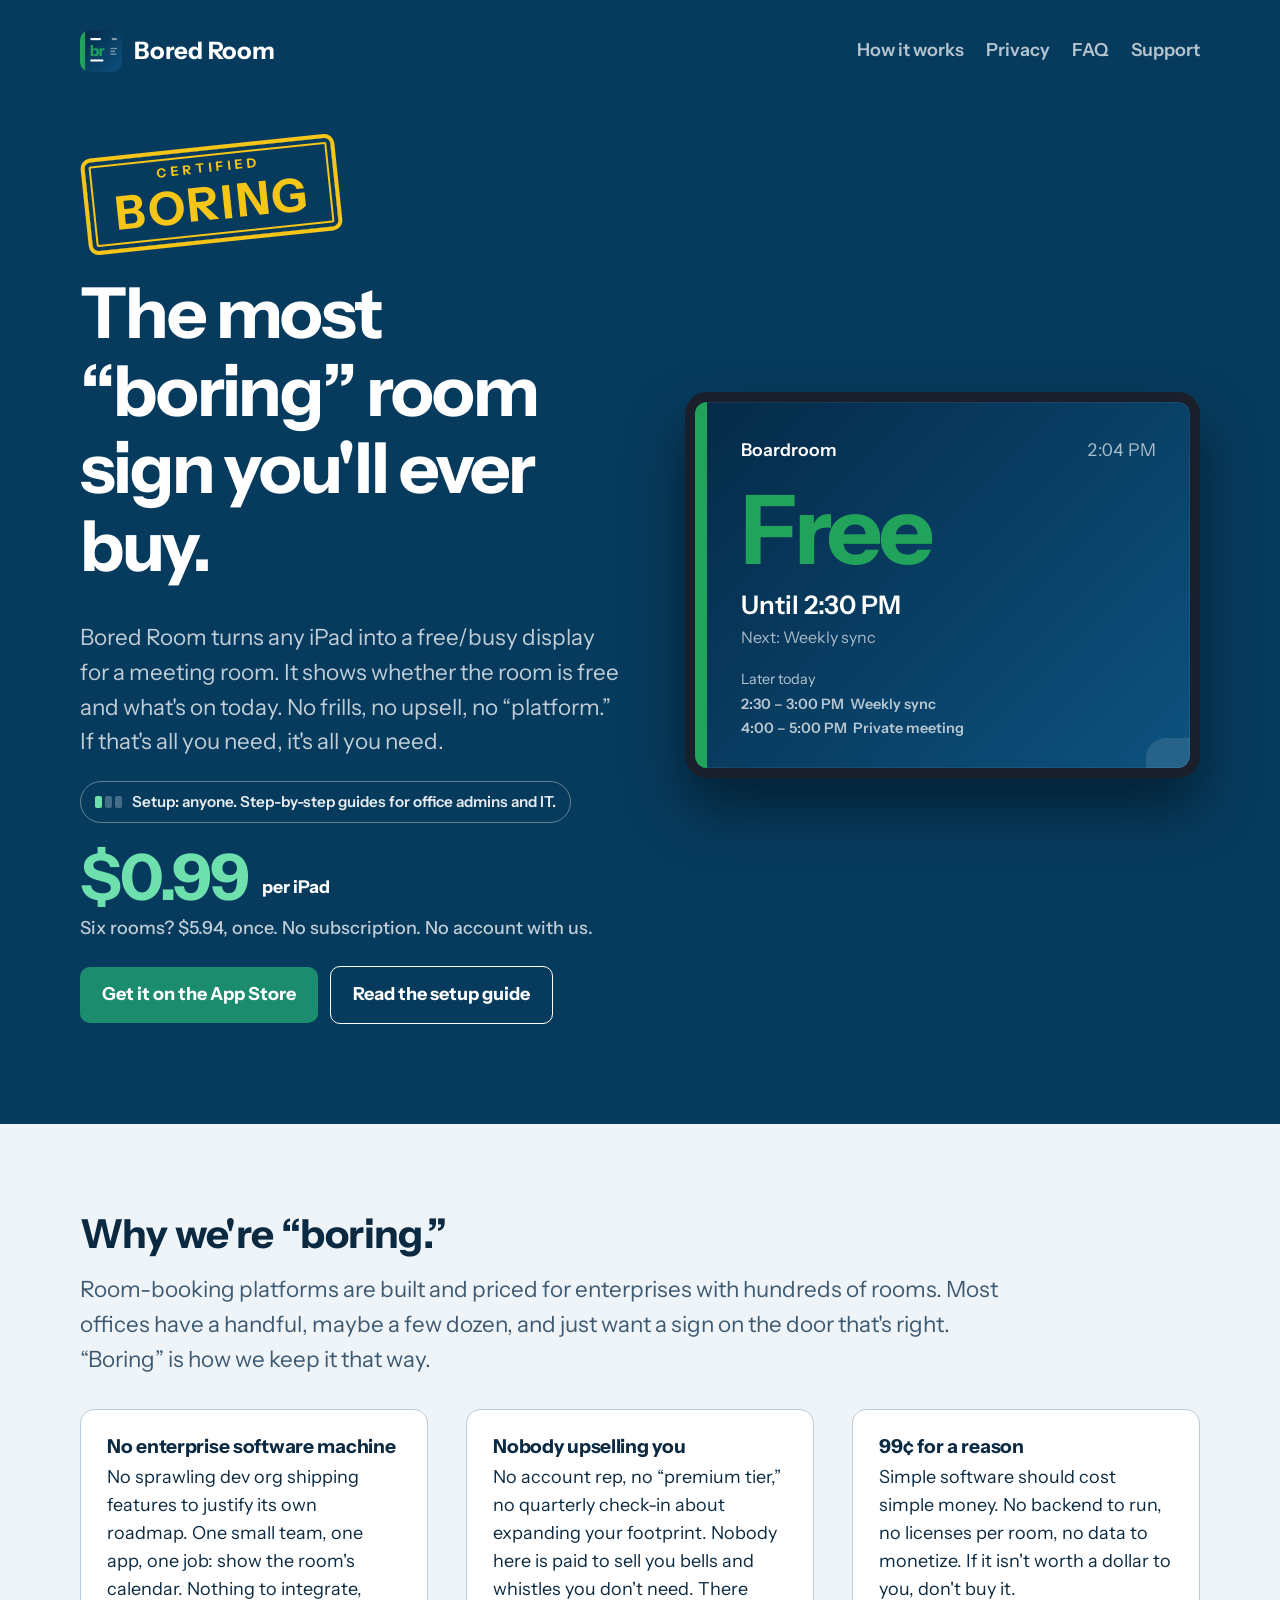
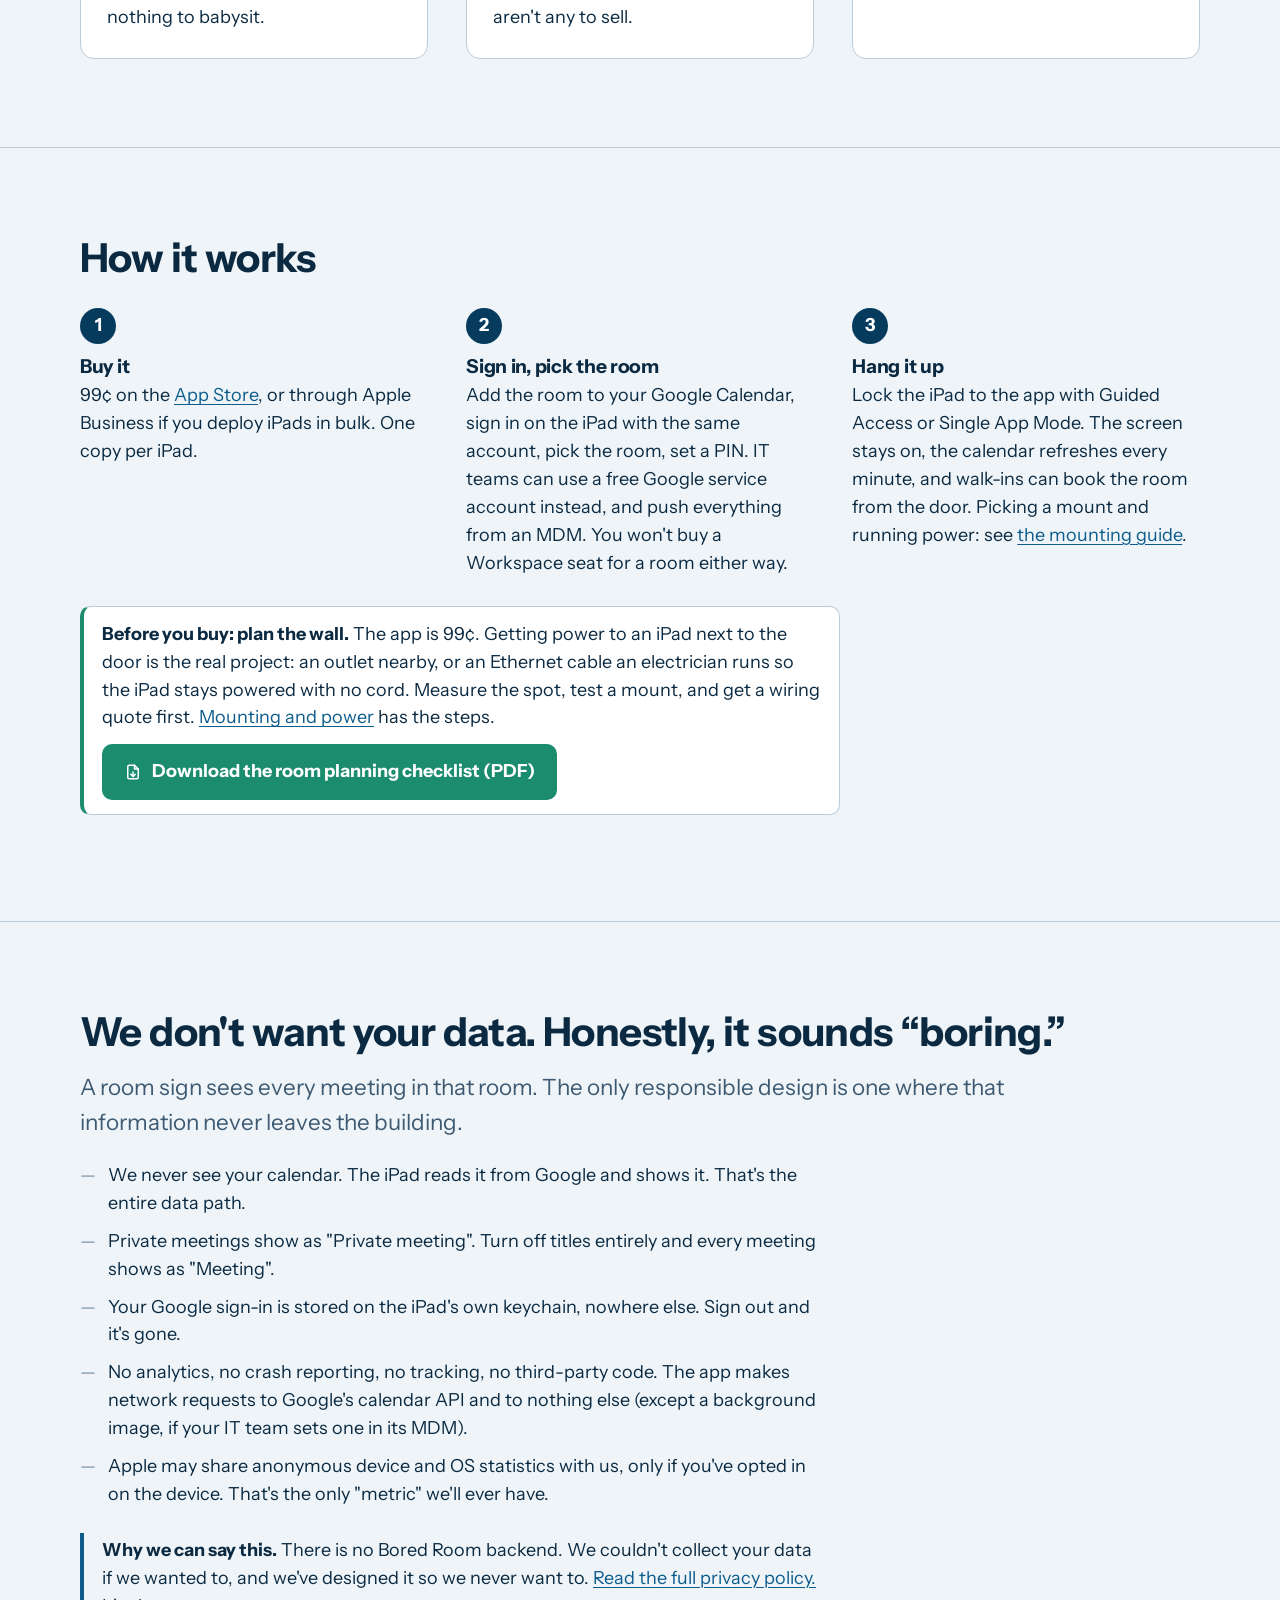
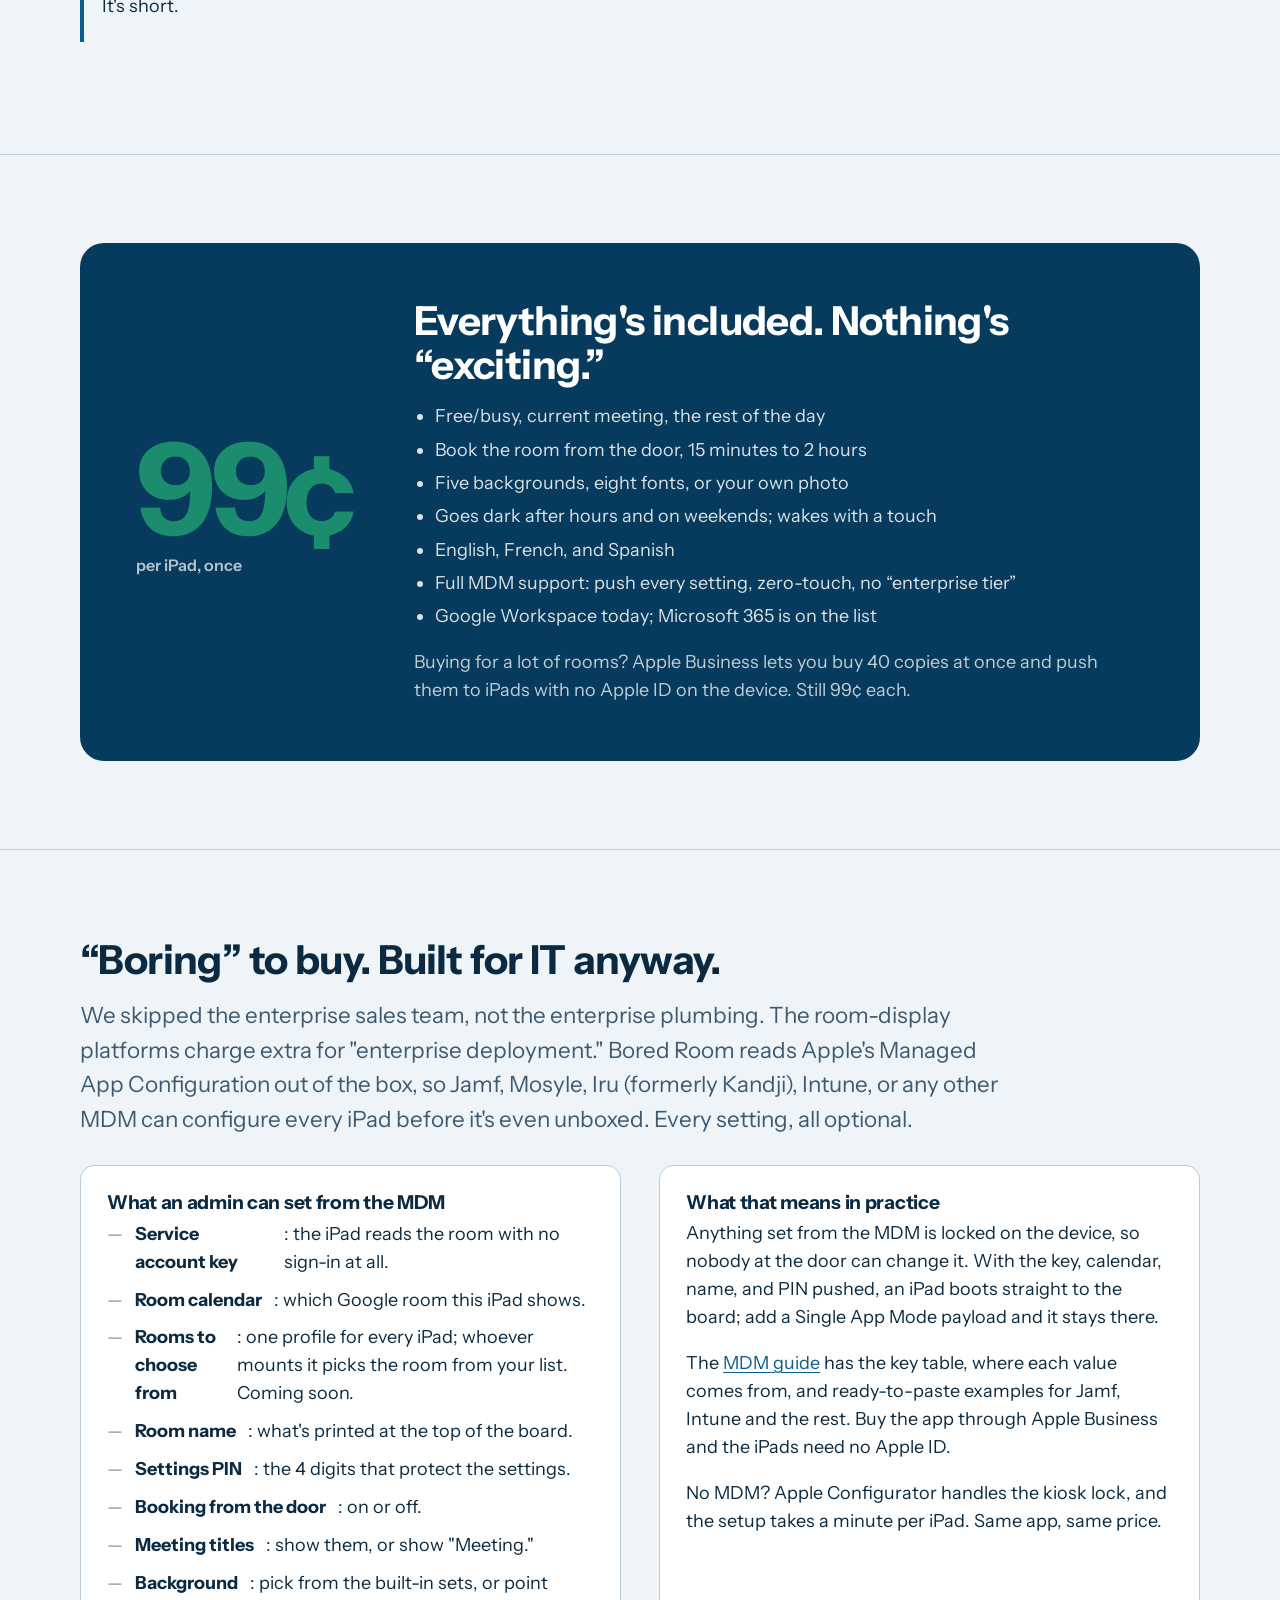
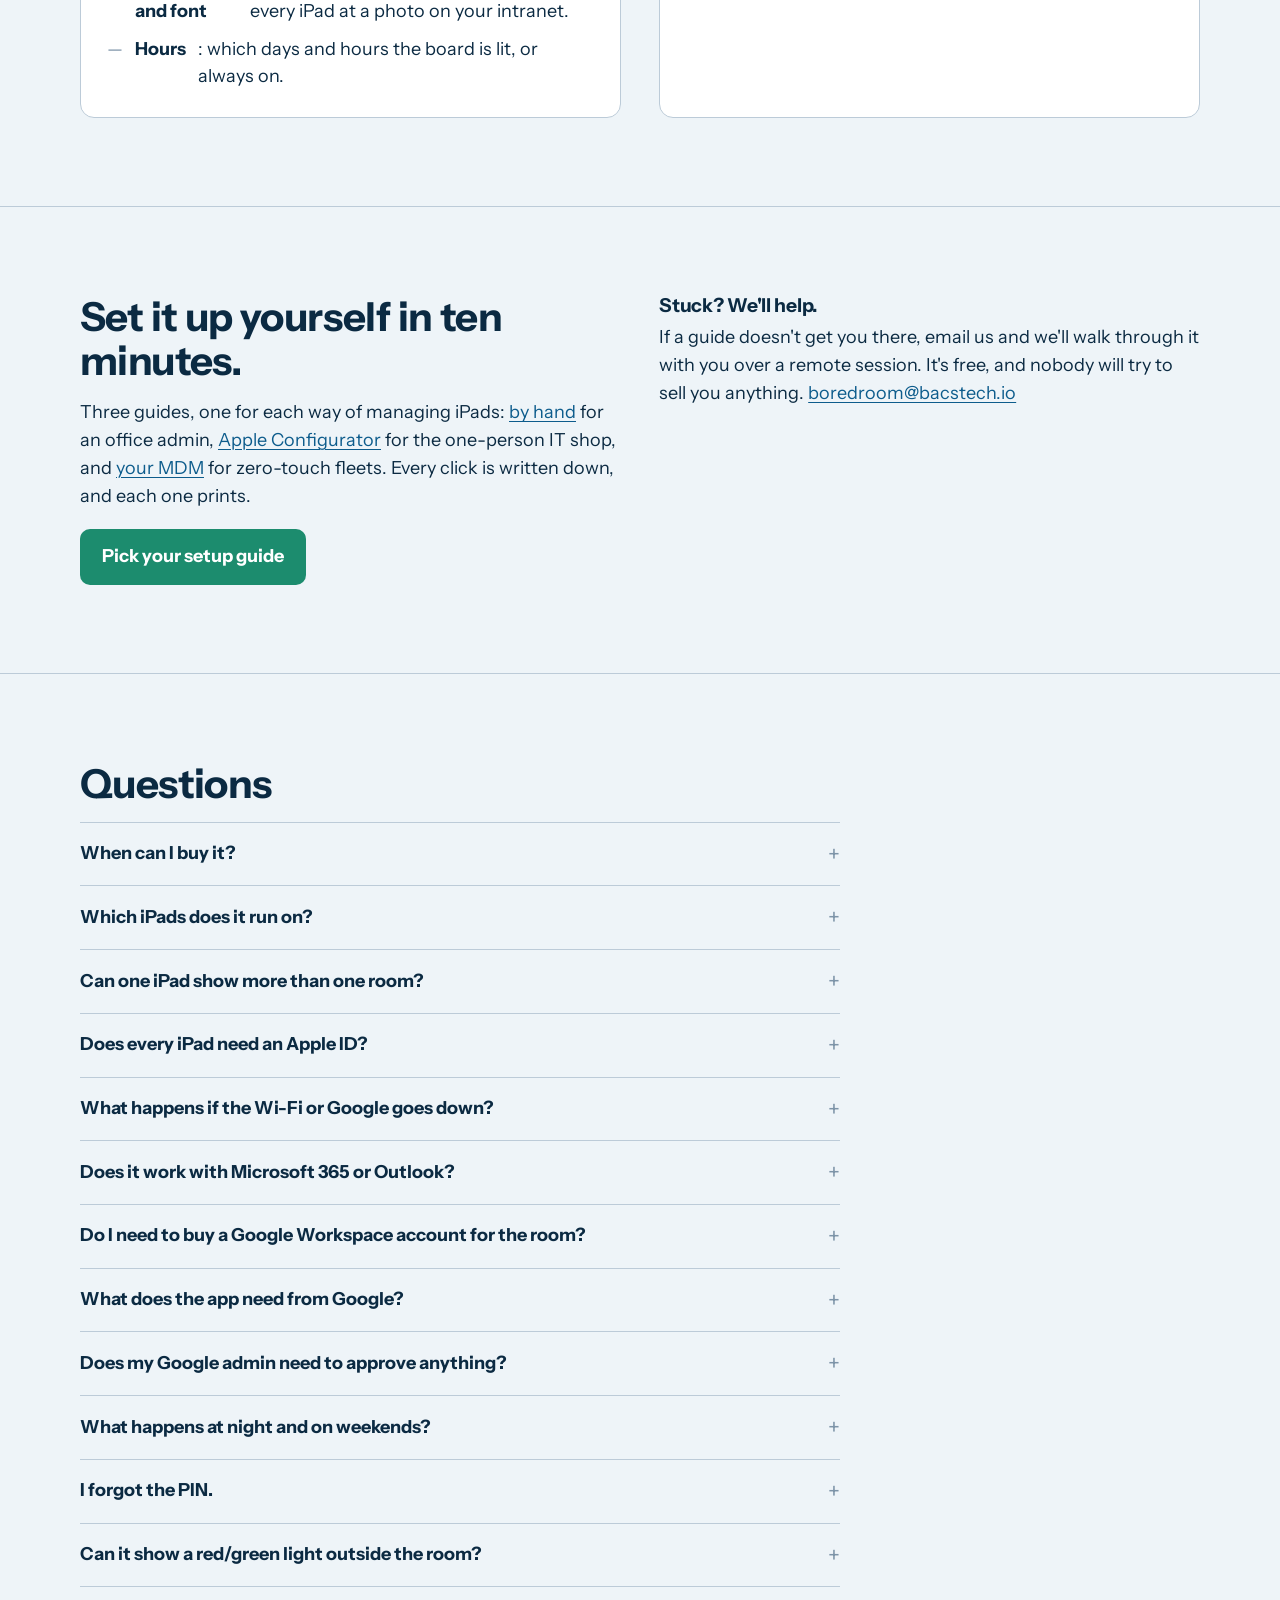
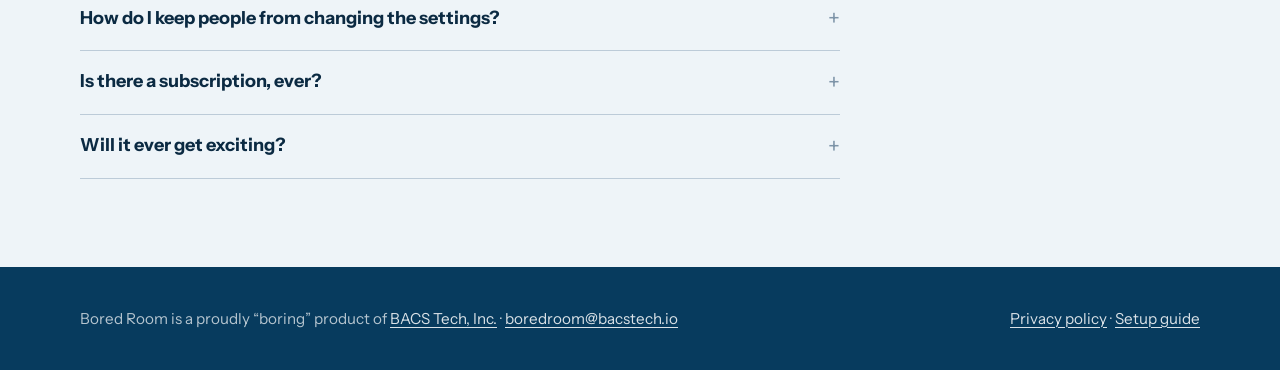
==== index.html @ 0ffce39a "FAQ: describe offline behavior as tested on iPad (cached meetings, offline notice, auto-recovery) Co" ====
<!doctype html>
<html lang="en">
<head>
<meta charset="utf-8">
<meta name="viewport" content="width=device-width, initial-scale=1">
<title>Bored Room — the “boring” 99¢ conference room sign for iPad</title>
<meta name="description" content="An iPad app that shows whether a meeting room is free or busy. Proudly “boring”: 99¢, no subscription, no upsell, no backend, no data collected. MDM-ready out of the box.">
<meta property="og:type" content="website">
<meta property="og:site_name" content="Bored Room">
<meta property="og:url" content="https://boredroom.space/">
<meta property="og:title" content="Bored Room: the “boring” 99¢ conference room sign for iPad">
<meta property="og:description" content="Turns any iPad into a free/busy display for a meeting room. 99¢ once, no subscription, no data collected. MDM-ready.">
<meta property="og:image" content="https://boredroom.space/og-image.png">
<meta property="og:image:width" content="1200">
<meta property="og:image:height" content="627">
<meta property="og:image:alt" content="Bored Room on an iPad showing a meeting room as Free, next to the headline The most boring room sign you'll ever buy.">
<meta name="twitter:card" content="summary_large_image">
<link rel="preconnect" href="https://fonts.googleapis.com">
<link rel="preconnect" href="https://fonts.gstatic.com" crossorigin>
<link href="https://fonts.googleapis.com/css2?family=Instrument+Sans:wght@400;600;700&display=swap" rel="stylesheet">
<link rel="icon" type="image/png" sizes="64x64" href="favicon.png">
<link rel="apple-touch-icon" href="apple-touch-icon.png">
<link rel="stylesheet" href="style.css?v=4">
</head>
<body>

<header class="hero">
  <div class="wrap" style="display:block">
    <div class="top">
      <a class="brand" href="/"><img src="mark.png" alt="" width="30" height="30"> Bored Room</a>
      <nav class="nav">
        <a href="#how">How it works</a>
        <a href="#privacy">Privacy</a>
        <a href="#faq">FAQ</a>
        <a href="https://boredsoftware.space/support/room.html">Support</a>
      </nav>
    </div>
  </div>
  <div class="wrap" style="margin-top: clamp(24px, 5vw, 56px)">
    <div>
      <div class="stamp" role="img" aria-label="Certified boring"><span class="stamp-top">Certified</span><span class="stamp-main">Boring</span></div>
      <h1>The most “boring” room sign you'll ever buy.</h1>
      <p class="lede">Bored Room turns any iPad into a free/busy display for a meeting room. It shows whether the room is free and what's on today. No frills, no upsell, no “platform.” If that's all you need, it's all you need.</p>
      <div class="setup-badge"><span class="lvl" aria-hidden="true"><i class="on"></i><i></i><i></i></span>Setup: anyone. Step-by-step guides for office admins and IT.</div>
      <div class="price-tag"><b>$0.99</b><span class="per">per iPad</span><span class="fine">Six rooms? $5.94, once. No subscription. No account with us.</span></div>
      <div class="cta-row">
        <a class="cta" href="https://apps.apple.com/app/id6822410239">Get it on the App Store</a>
        <a class="cta ghost" href="setup.html">Read the setup guide</a>
      </div>
    </div>
    <div class="board" aria-label="Example of the Bored Room display showing the room is free">
      <div class="band"></div>
      <div class="face">
        <div class="room"><span>Boardroom</span><span>2:04 PM</span></div>
        <div class="state"><b>Free</b><span>Until 2:30 PM</span><small>Next: Weekly sync</small></div>
        <div class="later"><span>Later today</span><b>2:30 – 3:00 PM &nbsp;Weekly sync</b><b>4:00 – 5:00 PM &nbsp;Private meeting</b></div>
      </div>
      <div class="tab"></div>
    </div>
  </div>
</header>

<main>

<section id="why">
  <div class="wrap">
    <h2>Why we're “boring.”</h2>
    <p class="lede">Room-booking platforms are built and priced for enterprises with hundreds of rooms. Most offices have a handful, maybe a few dozen, and just want a sign on the door that's right. “Boring” is how we keep it that way.</p>
    <div class="grid-3" style="margin-top:32px">
      <div class="card">
        <h3>No enterprise software machine</h3>
        <p>No sprawling dev org shipping features to justify its own roadmap. One small team, one app, one job: show the room's calendar. Nothing to integrate, nothing to babysit.</p>
      </div>
      <div class="card">
        <h3>Nobody upselling you</h3>
        <p>No account rep, no “premium tier,” no quarterly check-in about expanding your footprint. Nobody here is paid to sell you bells and whistles you don't need. There aren't any to sell.</p>
      </div>
      <div class="card">
        <h3>99¢ for a reason</h3>
        <p>Simple software should cost simple money. No backend to run, no licenses per room, no data to monetize. If it isn't worth a dollar to you, don't buy it.</p>
      </div>
    </div>
  </div>
</section>

<section id="how">
  <div class="wrap">
    <h2>How it works</h2>
    <ol class="steps">
      <li>
        <h3>Buy it</h3>
        <p>99¢ on the <a href="https://apps.apple.com/app/id6822410239">App Store</a>, or through Apple Business if you deploy iPads in bulk. One copy per iPad.</p>
      </li>
      <li>
        <h3>Sign in, pick the room</h3>
        <p>Add the room to your Google Calendar, sign in on the iPad with the same account, pick the room, set a PIN. IT teams can use a free Google service account instead, and push everything from an MDM. You won't buy a Workspace seat for a room either way.</p>
      </li>
      <li>
        <h3>Hang it up</h3>
        <p>Lock the iPad to the app with Guided Access or Single App Mode. The screen stays on, the calendar refreshes every minute, and walk-ins can book the room from the door. Picking a mount and running power: see <a href="mounting.html">the mounting guide</a>.</p>
      </li>
    </ol>
    <div class="note" style="margin-top:28px">
      <p><strong>Before you buy: plan the wall.</strong> The app is 99¢. Getting power to an iPad next to the door is the real project: an outlet nearby, or an Ethernet cable an electrician runs so the iPad stays powered with no cord. Measure the spot, test a mount, and get a wiring quote first. <a href="mounting.html">Mounting and power</a> has the steps.</p>
      <div class="cta-row" style="margin-top:12px"><a class="cta" href="mounting-checklist.pdf" download><svg width="18" height="18" viewBox="0 0 24 24" fill="none" stroke="currentColor" stroke-width="2" stroke-linecap="round" stroke-linejoin="round" aria-hidden="true"><path d="M14 3H7a2 2 0 0 0-2 2v14a2 2 0 0 0 2 2h10a2 2 0 0 0 2-2V8z"></path><path d="M14 3v5h5"></path><path d="M12 12v6"></path><path d="M9 15l3 3 3-3"></path></svg> Download the room planning checklist (PDF)</a></div>
    </div>
  </div>
</section>

<section id="privacy">
  <div class="wrap">
    <h2>We don't want your data. Honestly, it sounds “boring.”</h2>
    <p class="lede">A room sign sees every meeting in that room. The only responsible design is one where that information never leaves the building.</p>
    <ul class="nots">
      <li>We never see your calendar. The iPad reads it from Google and shows it. That's the entire data path.</li>
      <li>Private meetings show as "Private meeting". Turn off titles entirely and every meeting shows as "Meeting".</li>
      <li>Your Google sign-in is stored on the iPad's own keychain, nowhere else. Sign out and it's gone.</li>
      <li>No analytics, no crash reporting, no tracking, no third-party code. The app makes network requests to Google's calendar API and to nothing else (except a background image, if your IT team sets one in its MDM).</li>
      <li>Apple may share anonymous device and OS statistics with us, only if you've opted in on the device. That's the only "metric" we'll ever have.</li>
    </ul>
    <div class="plain">
      <p><strong>Why we can say this.</strong> There is no Bored Room backend. We couldn't collect your data if we wanted to, and we've designed it so we never want to. <a href="privacy.html">Read the full privacy policy.</a> It's short.</p>
    </div>
  </div>
</section>

<section id="pricing">
  <div class="wrap">
    <div class="pricing">
      <div class="big">99¢<small>per iPad, once</small></div>
      <div>
        <h2 style="color:#fff">Everything's included. Nothing's “exciting.”</h2>
        <ul>
          <li>Free/busy, current meeting, the rest of the day</li>
          <li>Book the room from the door, 15 minutes to 2 hours</li>
          <li>Five backgrounds, eight fonts, or your own photo</li>
          <li>Goes dark after hours and on weekends; wakes with a touch</li>
          <li>English, French, and Spanish</li>
          <li>Full MDM support: push every setting, zero-touch, no “enterprise tier”</li>
          <li>Google Workspace today; Microsoft 365 is on the list</li>
        </ul>
        <p style="margin:18px 0 0">Buying for a lot of rooms? Apple Business lets you buy 40 copies at once and push them to iPads with no Apple ID on the device. Still 99¢ each.</p>
      </div>
    </div>
  </div>
</section>


<section id="mdm">
  <div class="wrap">
    <h2>“Boring” to buy. Built for IT anyway.</h2>
    <p class="lede">We skipped the enterprise sales team, not the enterprise plumbing. The room-display platforms charge extra for "enterprise deployment." Bored Room reads Apple's Managed App Configuration out of the box, so Jamf, Mosyle, Iru (formerly Kandji), Intune, or any other MDM can configure every iPad before it's even unboxed. Every setting, all optional.</p>
    <div class="grid-2" style="margin-top:28px">
      <div class="card">
        <h3>What an admin can set from the MDM</h3>
        <ul class="nots" style="margin-top:8px">
          <li><strong>Service account key</strong>: the iPad reads the room with no sign-in at all.</li>
          <li><strong>Room calendar</strong>: which Google room this iPad shows.</li>
          <li><strong>Rooms to choose from</strong>: one profile for every iPad; whoever mounts it picks the room from your list. Coming soon.</li>
          <li><strong>Room name</strong>: what's printed at the top of the board.</li>
          <li><strong>Settings PIN</strong>: the 4 digits that protect the settings.</li>
          <li><strong>Booking from the door</strong>: on or off.</li>
          <li><strong>Meeting titles</strong>: show them, or show "Meeting."</li>
          <li><strong>Background and font</strong>: pick from the built-in sets, or point every iPad at a photo on your intranet.</li>
          <li><strong>Hours</strong>: which days and hours the board is lit, or always on.</li>
        </ul>
      </div>
      <div class="card">
        <h3>What that means in practice</h3>
        <p>Anything set from the MDM is locked on the device, so nobody at the door can change it. With the key, calendar, name, and PIN pushed, an iPad boots straight to the board; add a Single App Mode payload and it stays there.</p>
        <p>The <a href="setup-mdm.html">MDM guide</a> has the key table, where each value comes from, and ready-to-paste examples for Jamf, Intune and the rest. Buy the app through Apple Business and the iPads need no Apple ID.</p>
        <p>No MDM? Apple Configurator handles the kiosk lock, and the setup takes a minute per iPad. Same app, same price.</p>
      </div>
    </div>
  </div>
</section>

<section id="setup">
  <div class="wrap grid-2">
    <div>
      <h2>Set it up yourself in ten minutes.</h2>
      <p>Three guides, one for each way of managing iPads: <a href="setup-manual.html">by hand</a> for an office admin, <a href="setup-configurator.html">Apple Configurator</a> for the one-person IT shop, and <a href="setup-mdm.html">your MDM</a> for zero-touch fleets. Every click is written down, and each one prints.</p>
      <a class="cta" href="setup.html">Pick your setup guide</a>
    </div>
    <div>
      <h3>Stuck? We'll help.</h3>
      <p>If a guide doesn't get you there, email us and we'll walk through it with you over a remote session. It's free, and nobody will try to sell you anything. <a href="mailto:boredroom@bacstech.io?subject=Setup%20help">boredroom@bacstech.io</a></p>
    </div>
  </div>
</section>

<section id="faq">
  <div class="wrap">
    <h2>Questions</h2>
    <details>
      <summary>When can I buy it?</summary>
      <p>Now. Bored Room is <a href="https://apps.apple.com/app/id6822410239">on the App Store</a> for 99¢ per iPad, or through Apple Business if you deploy iPads in bulk. Plan the wall and power with the setup guides first.</p>
    </details>
    <details>
      <summary>Which iPads does it run on?</summary>
      <p>Any iPad on iPadOS 17 or later. An older iPad you already own is fine; the app is light. It works in landscape and portrait.</p>
    </details>
    <details>
      <summary>Can one iPad show more than one room?</summary>
      <p>No. One iPad, one room: the one outside its door. You pick it during setup and can change it later in the PIN-protected settings, or from your MDM.</p>
    </details>
    <details>
      <summary>Does every iPad need an Apple ID?</summary>
      <p>Only to install it by hand from the App Store, and you can sign out afterward without losing the app. Buy through Apple Business and install with Apple Configurator or an MDM, and the iPads never need one. That's also how updates keep flowing with nobody signed in.</p>
    </details>
    <details>
      <summary>What happens if the Wi-Fi or Google goes down?</summary>
      <p>The board keeps showing the meetings it already loaded, and the free/busy state and countdown keep running from them. A small notice at the bottom says the iPad is offline, so nobody mistakes it for live. When the connection comes back the notice clears and the board catches up on its own; nobody has to touch it. Meetings booked while it was offline appear once it reconnects.</p>
    </details>
    <details>
      <summary>Does it work with Microsoft 365 or Outlook?</summary>
      <p>Not yet. Version 1 is Google Workspace only. Microsoft 365 is next; if that's you, <a href="mailto:boredroom@bacstech.io">tell us</a> so we know how many of you there are.</p>
    </details>
    <details>
      <summary>Do I need to buy a Google Workspace account for the room?</summary>
      <p>No. The simplest setup signs the iPad in with an account you already have, ideally a shared one like front desk. If you'd rather no one's account were on the iPad, a Google service account is free, has no mailbox, and reads only the rooms you share with it. The <a href="setup.html">setup guides</a> cover both.</p>
    </details>
    <details>
      <summary>What does the app need from Google?</summary>
      <p>Two permissions: the list of calendars on the account, so you can pick the room, and access to events, so it can show the room's meetings and let people book it from the door. Once set up, it reads one calendar: the room you picked. Admins can see <a href="privacy.html#google-permissions">the exact Google scopes</a> before approving.</p>
    </details>
    <details id="faq-google">
      <summary>Does my Google admin need to approve anything?</summary>
      <p>Usually not. Google has reviewed and verified Bored Room's access to Google Calendar, so sign-in is the standard Google screen.</p>
      <p>If your Workspace only lets approved apps sign in, your Google admin can review <a href="privacy.html#google-permissions">the exact scopes the app asks for</a> and mark Bored Room as trusted by its client ID in the admin console. One-time step, and it keeps your other Google settings as they are.</p>
      <p>Zero-touch MDM fleets use a <a href="setup-service-account.html">Google service account</a> instead. It's the right tool for that job, but it means loosening two Google settings; the guide lists both up front so your security team can decide.</p>
    </details>
    <details>
      <summary>What happens at night and on weekends?</summary>
      <p>During setup you pick the days and hours the board should be on (Monday to Friday, 7 AM to 5 PM by default, or always on). Outside those hours the screen goes black and the backlight drops to its minimum, which is as close to off as an iPad app can get. Anyone who walks up and touches it gets the live board for a minute. A meeting that runs late keeps the board lit until it ends. In the morning it comes back on its own; nobody has to press anything. For OLED iPad Pros the board also shifts its layout by a few pixels every few minutes, so nothing sits on the same pixels for hours.</p>
    </details>
    <details>
      <summary>I forgot the PIN.</summary>
      <p>Tap "Forgot PIN?" on the PIN screen. You prove you're the admin the same way the iPad was set up: sign in again as the board's Google account, or choose the service account's key file again. Then pick a new PIN. The iPad stays on the wall. If your MDM pushes the PIN, change it there instead. In a small setup, deleting and reinstalling the app also clears the PIN.</p>
    </details>
    <details id="faq-light">
      <summary>Can it show a red/green light outside the room?</summary>
      <p>Coming soon. Put the iPad in a light-up case like MagTarget's VisualTarget Lighted and Bored Room turns it green when the room is free and red when it's busy, by playing a short tone the case listens for. It works on USB-C iPads too. No Bluetooth, no pairing, nothing on your network. Details and prices in <a href="mounting.html#status-light">the mounting guide</a>.</p>
    </details>
    <details>
      <summary>How do I keep people from changing the settings?</summary>
      <p>Settings sit behind a PIN you set during setup. For a wall-mounted iPad, lock it to the app with Guided Access (built into iPadOS) or Single App Mode via Apple Configurator or your MDM. The guide shows both.</p>
    </details>
    <details>
      <summary>Is there a subscription, ever?</summary>
      <p>No. 99¢ buys the app. Updates are free. There's no server to pay for, so there's nothing to charge you for.</p>
    </details>
    <details>
      <summary>Will it ever get exciting?</summary>
      <p>We sincerely hope not. Updates fix things and keep up with iPadOS. They won't add a dashboard.</p>
    </details>
  </div>
</section>

</main>

<footer>
  <div class="wrap">
    <div>Bored Room is a proudly “boring” product of <a href="https://www.bacstech.io">BACS Tech, Inc.</a> &middot; <a href="mailto:boredroom@bacstech.io">boredroom@bacstech.io</a></div>
    <div><a href="privacy.html">Privacy policy</a> &middot; <a href="setup.html">Setup guide</a></div>
  </div>
</footer>

</body>
</html>
---- style.css ----
/* The Bored Room — boredroom.space
   Palette: Ocean. Swap the tokens below to re-skin the whole site. */

:root {
  --paper: #EEF4F8;
  --paper-2: #DDE7EF;
  --ink: #0B2A42;
  --ink-2: #3E5A72;
  --midnight: #073B5E;
  --midnight-2: #0D527F;
  --ocean: #0D5C8C;
  --accent: #1C8C6E;        /* buttons, price */
  --accent-ink: #146B54;
  --price: #6EE0AE;         /* price on the dark hero: light tint of the accent, ~7:1 on midnight */
  --free: #22A35B;          /* the board's Free color, always green */
  --busy: #E24850;
  --board-a: #052A48;       /* board mock gradient */
  --board-b: #0D527F;
  --plum: #0D5C8C;
  --chrome: #BCCBD8;
  --steel: #7D94A8;
  --white: #FFFFFF;

  --font: "Instrument Sans", "Avenir Next", "Helvetica Neue", system-ui, sans-serif;
  --measure: 62ch;
  --gutter: clamp(16px, 4vw, 40px);
  --radius: 14px;
}

* { box-sizing: border-box; }
html { scroll-behavior: smooth; }
@media (prefers-reduced-motion: reduce) { html { scroll-behavior: auto; } }

body {
  margin: 0;
  font-family: var(--font);
  font-size: 18px;
  line-height: 1.55;
  color: var(--ink);
  background: var(--paper);
  -webkit-font-smoothing: antialiased;
}

a { color: var(--ocean); text-decoration-thickness: 1px; text-underline-offset: 3px; }
a:hover { color: var(--ink); }
:focus-visible { outline: 3px solid var(--accent); outline-offset: 3px; border-radius: 4px; }

h1, h2, h3 { line-height: 1.1; letter-spacing: -0.015em; margin: 0 0 0.4em; font-weight: 700; }
h1 { font-size: clamp(2.4rem, 6vw, 4.4rem); font-weight: 800; letter-spacing: -0.03em; }
h2 { font-size: clamp(1.7rem, 3.4vw, 2.5rem); }
h3 { font-size: 1.2rem; }
p { margin: 0 0 1em; max-width: var(--measure); }
.lede { font-size: clamp(1.15rem, 2vw, 1.4rem); color: var(--ink-2); }
small, .small { font-size: 0.92rem; color: var(--ink-2); }

.wrap { width: min(1120px, 100% - 2 * var(--gutter)); margin-inline: auto; }

/* Header */
.top {
  display: flex; align-items: center; justify-content: space-between;
  flex-wrap: wrap; row-gap: 10px;
  padding: 18px 0;
}
.brand { display: flex; align-items: center; gap: 12px; font-weight: 800; text-decoration: none; color: inherit; font-size: 1.5rem; letter-spacing: -0.01em; white-space: nowrap; }
.brand img { width: 42px; height: 42px; border-radius: 10px; display: block; }
@media (max-width: 560px) { .brand { font-size: 1.25rem; gap: 10px; } .brand img { width: 34px; height: 34px; } }
.nav { display: flex; flex-wrap: wrap; gap: 22px; font-weight: 600; }
.nav a { text-decoration: none; color: var(--ink-2); }
.nav a:hover, .nav a[aria-current] { color: var(--ink); }
.nav a { white-space: nowrap; }
@media (max-width: 560px) { .nav { gap: 14px; font-size: .9rem; } }

/* Hero */
.hero {
  background: var(--midnight);
  color: var(--white);
  padding: clamp(4px, 1vw, 12px) 0 clamp(48px, 8vw, 100px);
  overflow: hidden;
}
.hero .wrap { display: grid; grid-template-columns: 1.05fr 1fr; gap: clamp(24px, 5vw, 64px); align-items: center; }
@media (max-width: 860px) { .hero .wrap { grid-template-columns: 1fr; } }
.hero h1 { margin-bottom: 0.5em; }
.hero .lede { color: rgba(255,255,255,.75); }
.hero .top { color: var(--white); }
.hero .nav a { color: rgba(255,255,255,.7); }
.hero .nav a:hover { color: var(--white); }

/* Price: the number is the headline, the unit beside it, the fine print under. No box. */
.price-tag { display: grid; grid-template-columns: auto 1fr; column-gap: 14px; align-items: end; margin: 4px 0 24px; }
.price-tag b { grid-row: 1; font-size: clamp(3rem, 9vw, 4rem); line-height: .9; font-weight: 800; color: var(--price); letter-spacing: -0.03em; }
.price-tag .per { grid-row: 1; font-size: 1.1rem; font-weight: 700; padding-bottom: .35em; }
.price-tag .fine { grid-column: 1 / -1; margin-top: 8px; font-weight: 500; color: rgba(255,255,255,.75); }

.cta { display: inline-flex; align-items: center; gap: 10px; background: var(--accent); color: var(--white); font-weight: 700; text-decoration: none; padding: 14px 22px; border-radius: 10px; }
.cta:hover { background: var(--accent-ink); color: var(--white); }
.cta.ghost { background: transparent; color: inherit; border: 1.5px solid currentColor; }
.cta.ghost:hover { background: rgba(255,255,255,.06); }
.cta-row { display: flex; gap: 12px; flex-wrap: wrap; align-items: center; }

/* The board mock. This is the hero: it's what you're buying. */
.board {
  aspect-ratio: 4 / 3;
  background: linear-gradient(135deg, var(--board-a), var(--board-b));
  border-radius: 22px;
  border: 10px solid #1B1F2B;
  box-shadow: 0 30px 60px rgba(0,0,0,.45), inset 0 0 0 1px rgba(255,255,255,.06);
  position: relative; overflow: hidden;
  display: grid; grid-template-columns: 12px 1fr;
  font-family: var(--font);
}
.board .band { background: var(--free); }
.board.busy .band { background: var(--busy); }
.board .face { padding: 7% 7% 6%; display: grid; grid-template-rows: auto 1fr auto; color: var(--white); }
.board .room { display: flex; justify-content: space-between; font-weight: 600; font-size: clamp(.8rem, 1.6vw, 1.1rem); }
.board .room span:last-child { opacity: .65; font-weight: 400; font-variant-numeric: tabular-nums; }
.board .state { align-self: center; }
.board .state b { display: block; font-size: clamp(3rem, 9vw, 6rem); font-weight: 800; letter-spacing: -0.04em; color: var(--free); line-height: 1; }
.board.busy .state b { color: var(--busy); }
.board .state span { display: block; font-size: clamp(1rem, 2.4vw, 1.6rem); font-weight: 600; margin-top: .3em; }
.board .state small { display: block; opacity: .65; font-size: clamp(.75rem, 1.5vw, 1rem); color: inherit; }
.board .later { font-size: clamp(.7rem, 1.3vw, .9rem); opacity: .7; display: grid; gap: 2px; }
.board .later b { font-weight: 600; opacity: 1; }
.board .tab { position: absolute; right: 0; bottom: 0; width: 44px; height: 30px; background: rgba(255,255,255,.1); border-top-left-radius: 20px; }

/* Sections */
section { padding: clamp(48px, 7vw, 88px) 0; }
section + section { border-top: 1px solid var(--chrome); }
.eyebrow-free { color: var(--accent-ink); font-weight: 700; }

.grid-3 { display: grid; grid-template-columns: repeat(3, 1fr); gap: clamp(20px, 3vw, 40px); }
.grid-2 { display: grid; grid-template-columns: repeat(2, 1fr); gap: clamp(20px, 3vw, 40px); }
@media (max-width: 760px) { .grid-3, .grid-2 { grid-template-columns: 1fr; } }

.steps { counter-reset: step; display: grid; grid-template-columns: repeat(3, 1fr); gap: clamp(20px, 3vw, 40px); margin: 28px 0 0; padding: 0; list-style: none; }
@media (max-width: 760px) { .steps { grid-template-columns: 1fr; } }
.steps li { position: relative; padding-top: 48px; }
.steps li::before {
  counter-increment: step; content: counter(step);
  position: absolute; top: 0; left: 0;
  width: 36px; height: 36px; border-radius: 50%;
  background: var(--midnight); color: var(--white);
  display: grid; place-items: center; font-weight: 800;
}
.steps h3 { margin-bottom: .3em; }
.steps p { margin: 0; }

.card { background: var(--white); border: 1px solid var(--chrome); border-radius: var(--radius); padding: 26px; }
.card h3 { margin-top: 0; }
.card p:last-child { margin-bottom: 0; }

/* Privacy block: the list of what isn't collected is the point */
.nots { list-style: none; padding: 0; margin: 20px 0 0; display: grid; gap: 10px; max-width: var(--measure); }
.nots li { display: flex; gap: 12px; align-items: baseline; }
.nots li::before { content: "—"; color: var(--steel); flex: none; }

.plain { border-left: 4px solid var(--plum); padding: 4px 0 4px 18px; margin: 24px 0; max-width: var(--measure); }

/* Pricing */
.pricing { background: var(--midnight); color: var(--white); border-radius: 24px; padding: clamp(28px, 5vw, 56px); display: grid; grid-template-columns: auto 1fr; gap: clamp(24px, 5vw, 64px); align-items: center; }
@media (max-width: 760px) { .pricing { grid-template-columns: 1fr; } }
.pricing .big { font-size: clamp(4rem, 12vw, 8rem); font-weight: 800; line-height: .9; letter-spacing: -0.05em; color: var(--accent); }
.pricing .big small { display: block; font-size: 1rem; color: rgba(255,255,255,.7); font-weight: 600; letter-spacing: 0; margin-top: 10px; }
.pricing ul { margin: 0; padding-left: 1.2em; color: rgba(255,255,255,.85); }
.pricing li { margin: .3em 0; }
.pricing p { color: rgba(255,255,255,.75); }

/* FAQ */
details { border-top: 1px solid var(--chrome); padding: 14px 0; max-width: 760px; }
details:last-of-type { border-bottom: 1px solid var(--chrome); }
summary { cursor: pointer; font-weight: 700; list-style: none; display: flex; justify-content: space-between; align-items: center; }
summary::-webkit-details-marker { display: none; }
summary::after { content: "+"; color: var(--steel); font-weight: 400; font-size: 1.4rem; }
details[open] summary::after { content: "–"; }
details p { margin: 12px 0 0; }

/* Footer */
footer { background: var(--midnight); color: rgba(255,255,255,.7); padding: 40px 0; font-size: .95rem; }
footer .wrap { display: flex; justify-content: space-between; gap: 20px; flex-wrap: wrap; }
footer a { color: rgba(255,255,255,.85); }
footer a:hover { color: var(--white); }

/* Article pages (privacy, setup) */
.article { padding: clamp(36px, 6vw, 72px) 0; }
.article h1 { font-size: clamp(2rem, 5vw, 3.2rem); }
.article h2 { font-size: 1.5rem; margin-top: 2em; }
.article ul, .article ol { max-width: var(--measure); padding-left: 1.3em; }
.article li { margin: .35em 0; }
.article code { background: var(--paper-2); padding: 2px 6px; border-radius: 5px; font-size: .92em; }
.article .updated { color: var(--ink-2); font-size: .95rem; }
.article table { border-collapse: collapse; margin: 1em 0; max-width: 760px; width: 100%; font-size: .95rem; }
.article th, .article td { text-align: left; padding: 10px 12px; border-bottom: 1px solid var(--chrome); vertical-align: top; }
.article th { color: var(--ink-2); font-weight: 600; }

/* Setup chooser */
.paths { display: grid; grid-template-columns: repeat(3, 1fr); gap: 20px; margin-top: 28px; }
@media (max-width: 820px) { .paths { grid-template-columns: 1fr; } }
.path { display: block; text-decoration: none; color: inherit; background: var(--white); border: 1px solid var(--chrome); border-radius: var(--radius); padding: 24px; }
.path:hover { border-color: var(--ocean); color: inherit; }
.path h3 { margin: 0 0 6px; }
.path .who { color: var(--accent-ink); font-weight: 600; font-size: .95rem; margin-bottom: 10px; }
.path p { margin: 0; font-size: .98rem; color: var(--ink-2); }
.path .time { margin-top: 14px; font-size: .9rem; color: var(--steel); }

/* Callouts */
.note { background: var(--white); border: 1px solid var(--chrome); border-left: 4px solid var(--accent); border-radius: 10px; padding: 14px 18px; margin: 18px 0; max-width: 760px; }
.note p { margin: 0; }
.note p + p { margin-top: 8px; }
.print-hint { color: var(--steel); font-size: .9rem; }
/* Prerequisite checklist: real boxes, so it prints as a to-do */
.checklist { list-style: none; padding-left: 0 !important; max-width: 760px; }
.checklist li { position: relative; padding-left: 32px; margin: .5em 0; }
.checklist li::before { content: ""; position: absolute; left: 0; top: .2em; width: 16px; height: 16px; border: 2px solid var(--steel); border-radius: 4px; }
.part { color: var(--accent-ink); font-weight: 600; font-size: .85rem; letter-spacing: .04em; text-transform: uppercase; margin: 2.4em 0 -.6em; }
.part + h2 { margin-top: .6em; }
pre { background: var(--midnight); color: #E6EEF5; padding: 16px 18px; border-radius: 10px; overflow-x: auto; font-size: .88rem; line-height: 1.5; max-width: 760px; }
.article h3 { margin-top: 1.6em; }

/* Print: hand this to the office admin */
@media print {
  .top, footer, .print-hint, .cta, .cta-row { display: none !important; }
  body { background: #fff; color: #000; font-size: 11.5pt; }
  .article { padding: 0; }
  a { color: #000; text-decoration: none; }
  .article a[href^="http"]::after { content: " (" attr(href) ")"; font-size: .85em; color: #444; }
  .note { border-color: #999; break-inside: avoid; }
  pre { background: #f2f2f2; color: #000; border: 1px solid #ccc; }
  table { break-inside: avoid; }
  h2 { break-after: avoid; }
  ol, ul { break-inside: avoid; }
}

/* Embedded PDF (mounting checklist) */
.pdf-embed { max-width: 900px; border: 1px solid var(--chrome); border-radius: var(--radius); overflow: hidden; background: var(--white); }
.pdf-embed object { display: block; }
@media (max-width: 760px) { .pdf-embed { display: none; } }
@media print { .pdf-embed { display: none !important; } }

/* Long scope URLs and IDs wrap on phones */
.article td code, .article p code, .article li code { overflow-wrap: anywhere; }
/* Config keys and values are copied exactly into MDM consoles: never break them mid-word.
   (overflow-wrap: anywhere above lets the browser shrink a column to ~3 letters.) */
.article table.keys td:nth-child(-n+3) code { white-space: nowrap; overflow-wrap: normal; }
/* Phones: the keys table swipes sideways; give it room so the last column isn't a sliver. */
@media (max-width: 760px) { .article table.keys > tbody { display: table; width: 100%; min-width: 720px; } }
/* Phones: the setup-card heading keeps its own spacing (.article h3 would push it down),
   and a table too wide for the screen scrolls inside itself instead of moving the whole page. */
.article .path h3 { margin-top: 0; }
@media (max-width: 760px) { .article table { display: block; overflow-x: auto; -webkit-overflow-scrolling: touch; } }

/* Hero stamp: "Certified boring" */
.stamp {
  --stamp: #F5C518;
  display: inline-flex; flex-direction: column; align-items: center;
  color: var(--stamp);
  border: 4px solid var(--stamp);
  border-radius: 10px;
  box-shadow: inset 0 0 0 4px var(--midnight), inset 0 0 0 6px var(--stamp);
  padding: 12px 26px 10px;
  margin: 0 0 32px 4px;
  transform: rotate(-6deg);
  text-transform: uppercase; text-align: center; line-height: 1;
  font-weight: 800;
}
.stamp-top, .stamp-bottom { font-size: .8rem; letter-spacing: .32em; font-weight: 700; }
.stamp-main { font-size: clamp(2rem, 4.2vw, 2.9rem); letter-spacing: .06em; margin: 6px 0 2px; }
@media (max-width: 560px) { .stamp { padding: 10px 18px 8px; } .stamp-top, .stamp-bottom { font-size: .7rem; } }
@media print { .stamp { color: #000; border-color: #000; box-shadow: none; } }

/* Hero: who can set it up (shared look with boredsoftware.space) */
.setup-badge { display: inline-flex; align-items: center; gap: 10px; margin: 0 0 22px; padding: 8px 14px; border-radius: 999px;
  border: 1.5px solid rgba(255,255,255,.35); font-weight: 600; font-size: .95rem; color: rgba(255,255,255,.9); }
.setup-badge .lvl { display: inline-flex; gap: 3px; flex: none; }
.setup-badge .lvl i { width: 7px; height: 12px; border-radius: 2px; background: rgba(255,255,255,.25); }
.setup-badge .lvl i.on { background: var(--price); }
@media print { .setup-badge { display: none; } }

/* Not on the App Store yet. */
.soon { display: inline-flex; align-items: center; gap: 10px; font-weight: 700; padding: 14px 22px; border-radius: 10px;
  border: 1.5px dashed rgba(255,255,255,.55); color: var(--white); }

/* Mobile: tap targets at least ~44px tall, no text inflation in landscape */
html { -webkit-text-size-adjust: 100%; text-size-adjust: 100%; }
@media (max-width: 860px) {
  .nav a { padding: 11px 0; }
  .top { padding: 8px 0; }
  .brand { padding: 4px 0; }
  footer a { display: inline-block; padding: 12px 0; }
  details { padding: 4px 0; }
  summary { padding: 12px 0; }
  .cta, .soon { min-height: 48px; }
}
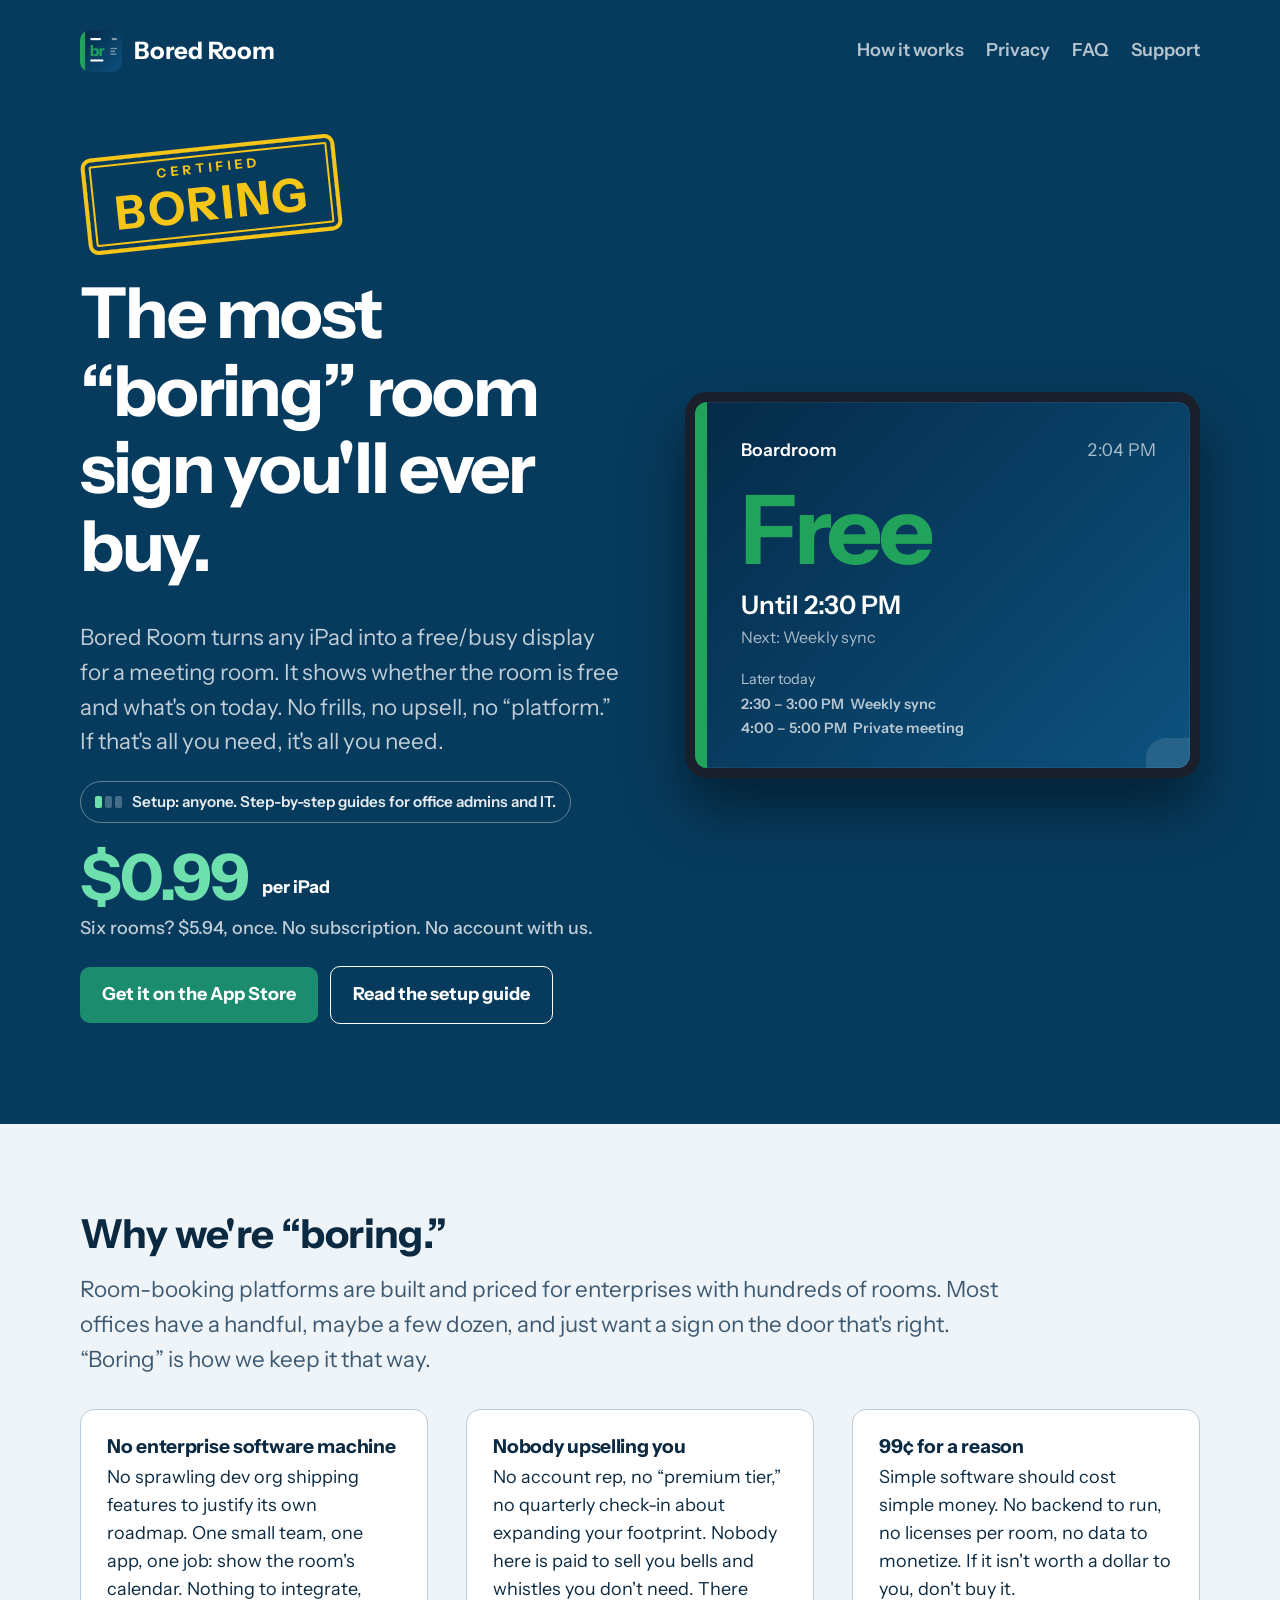
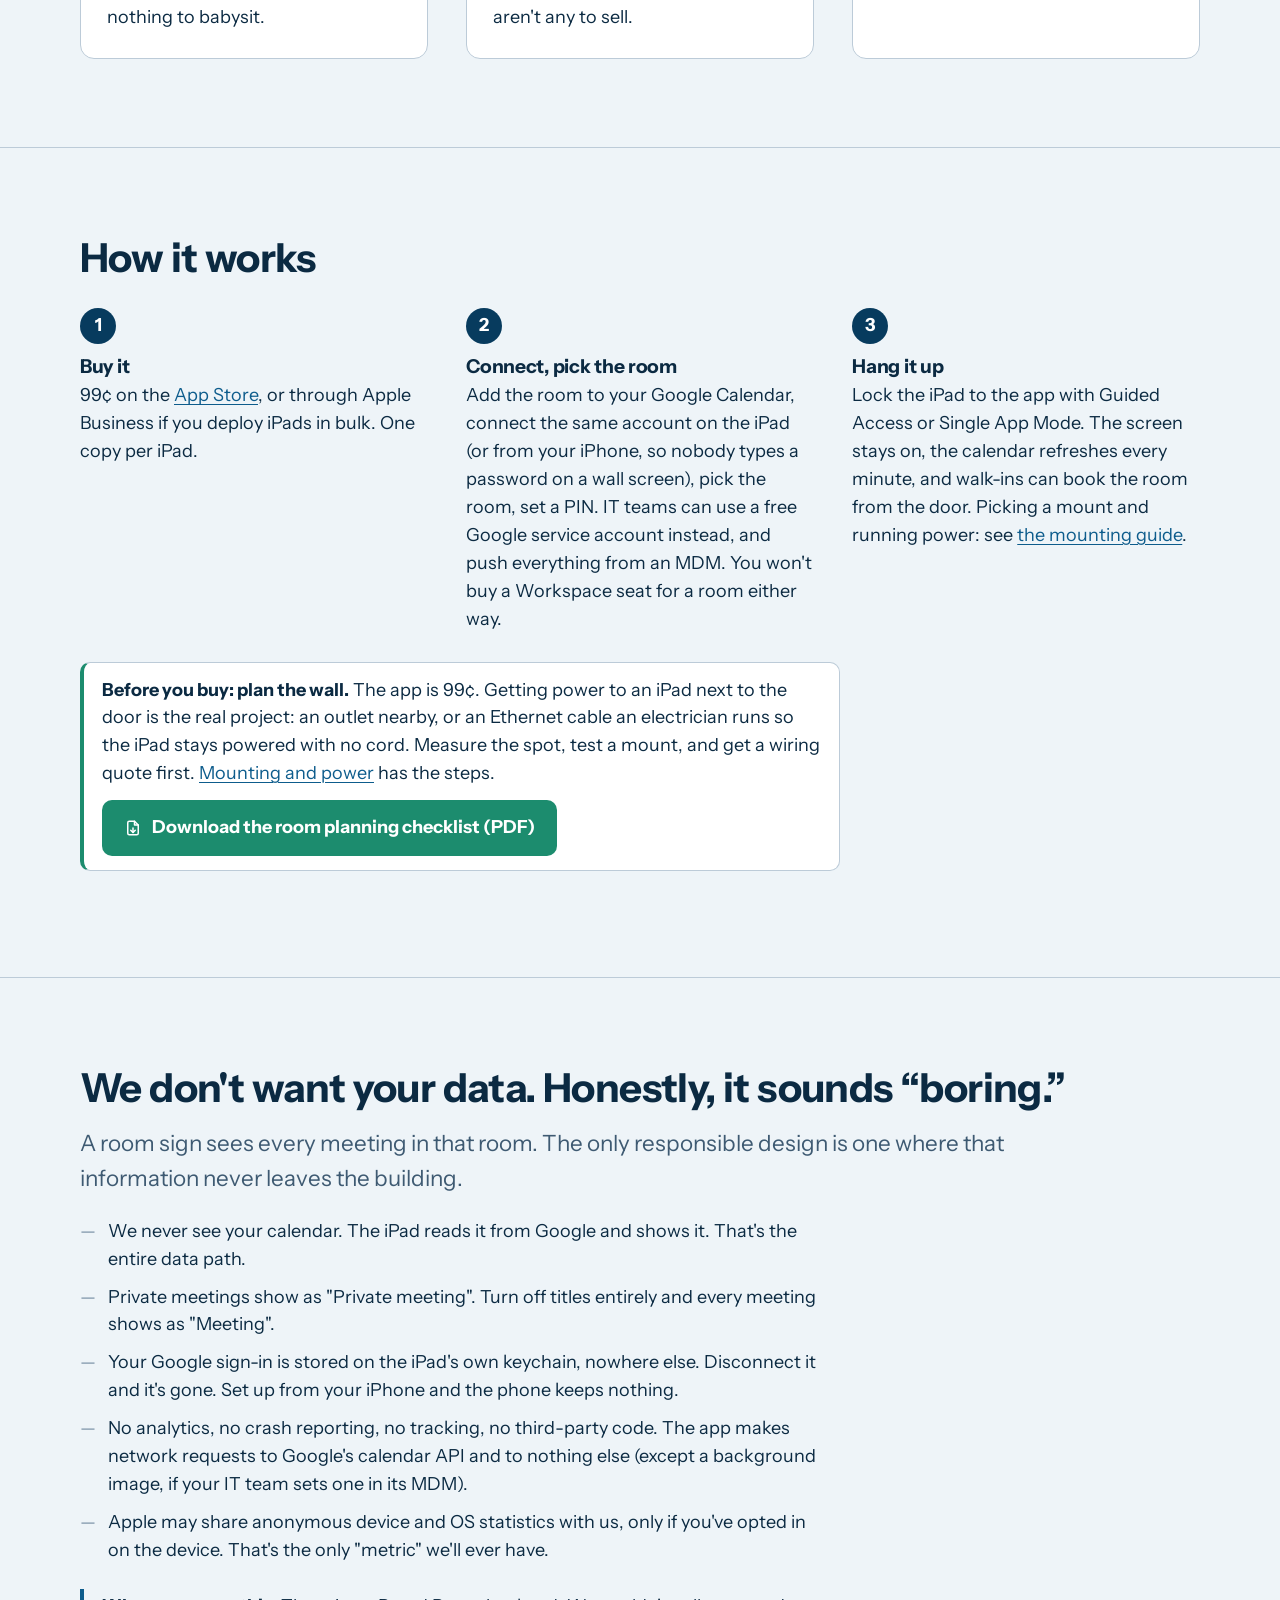
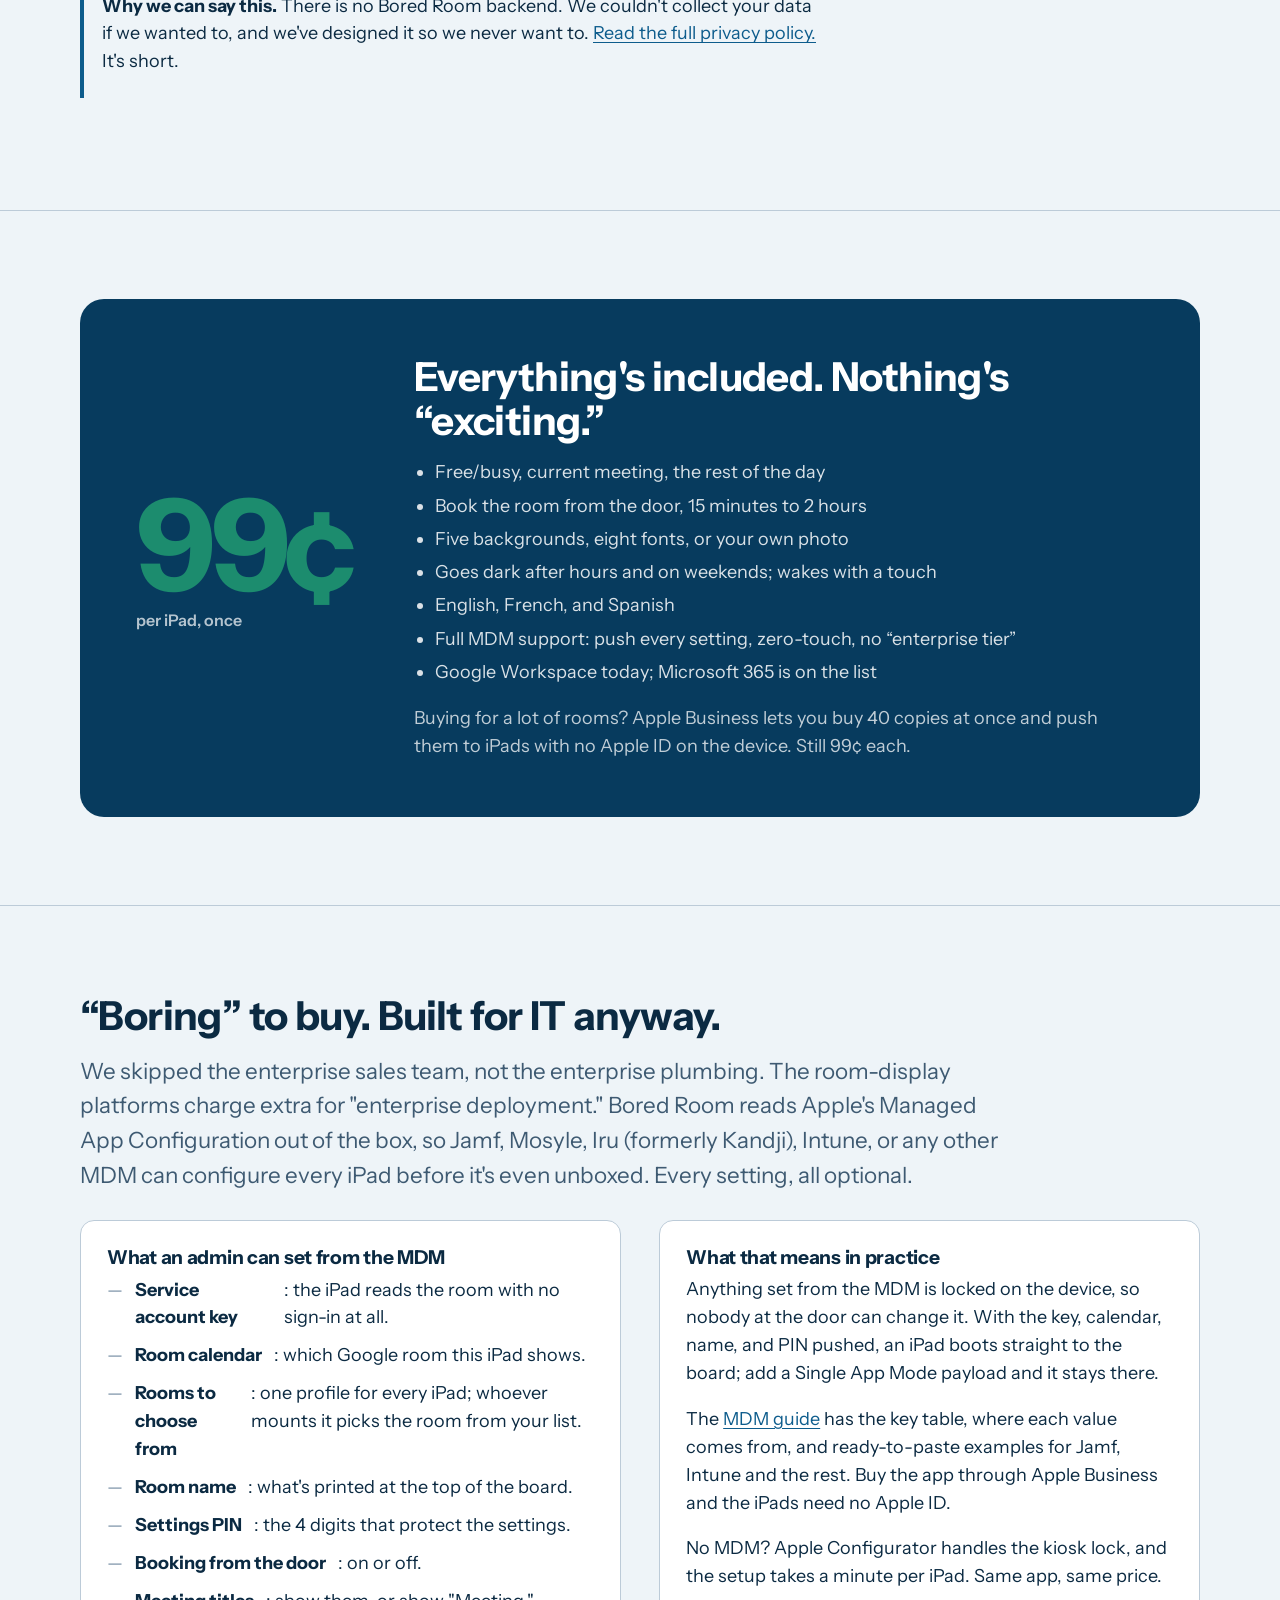
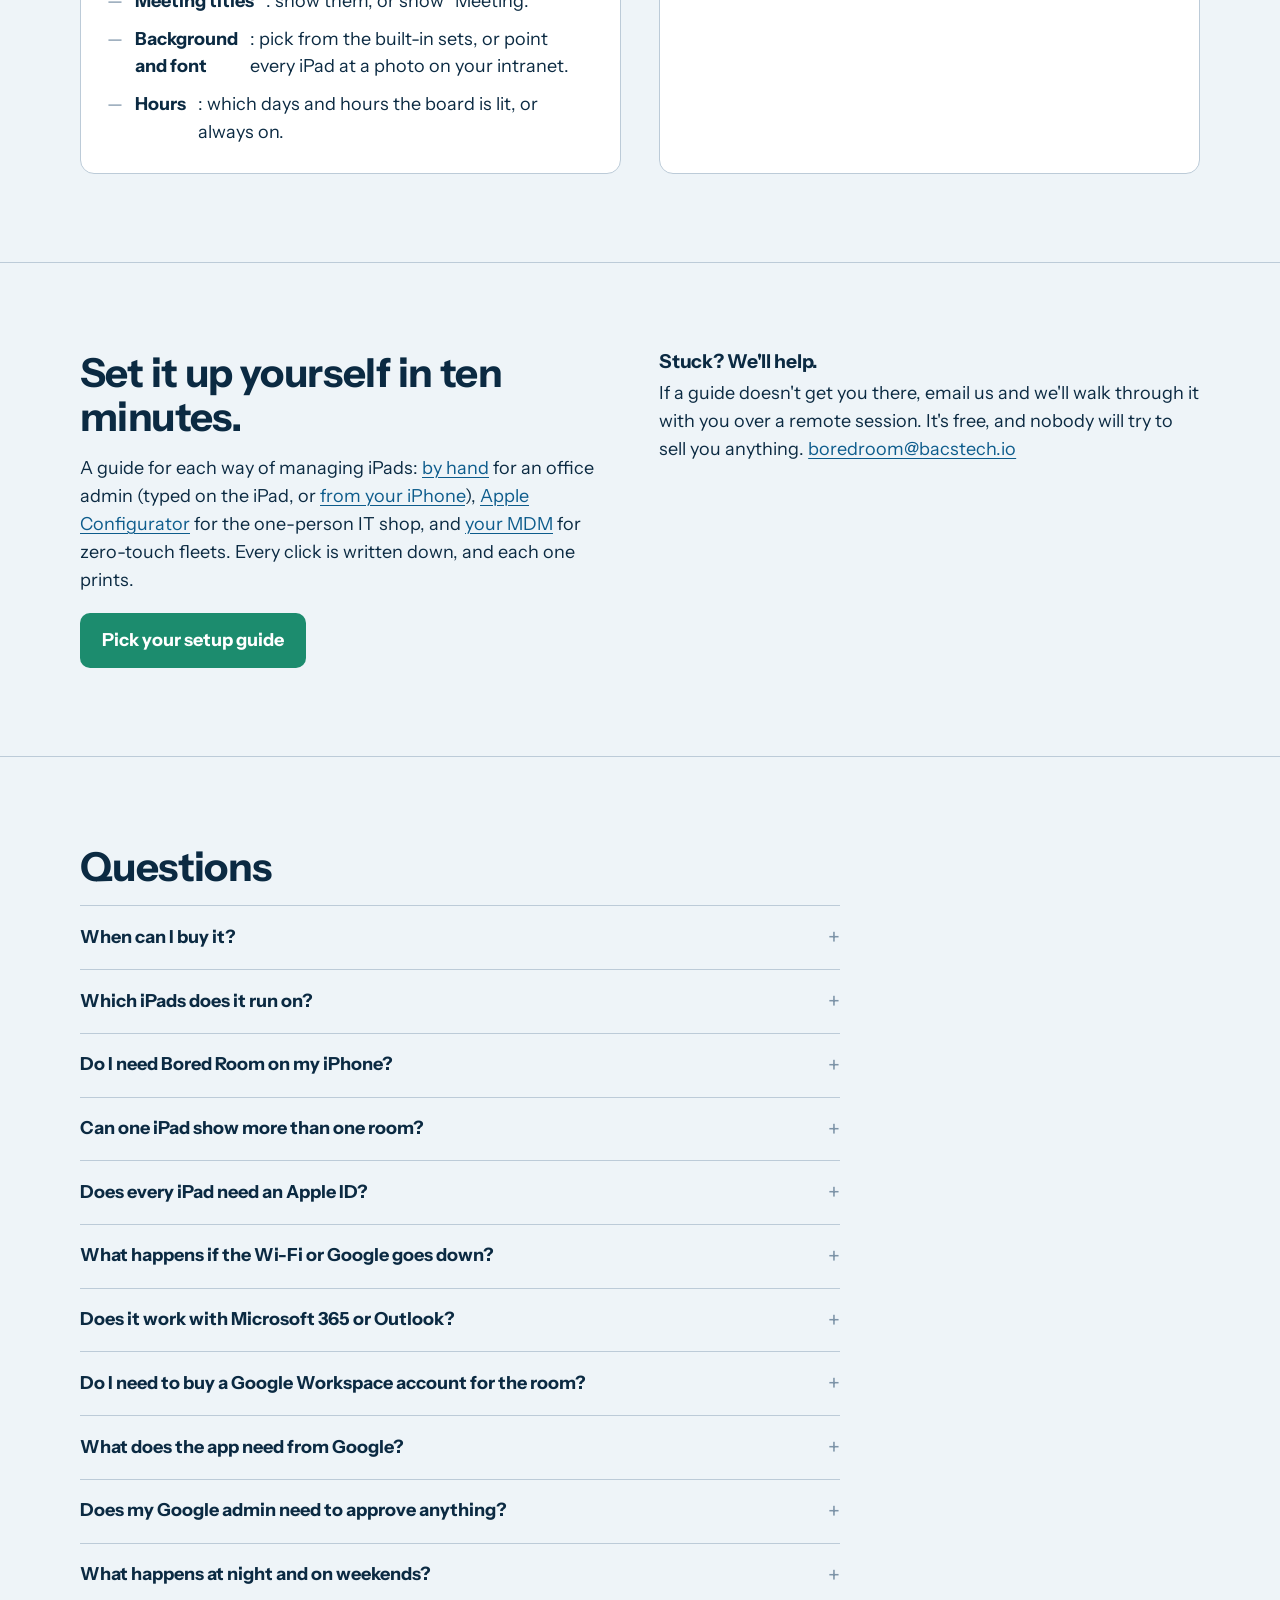
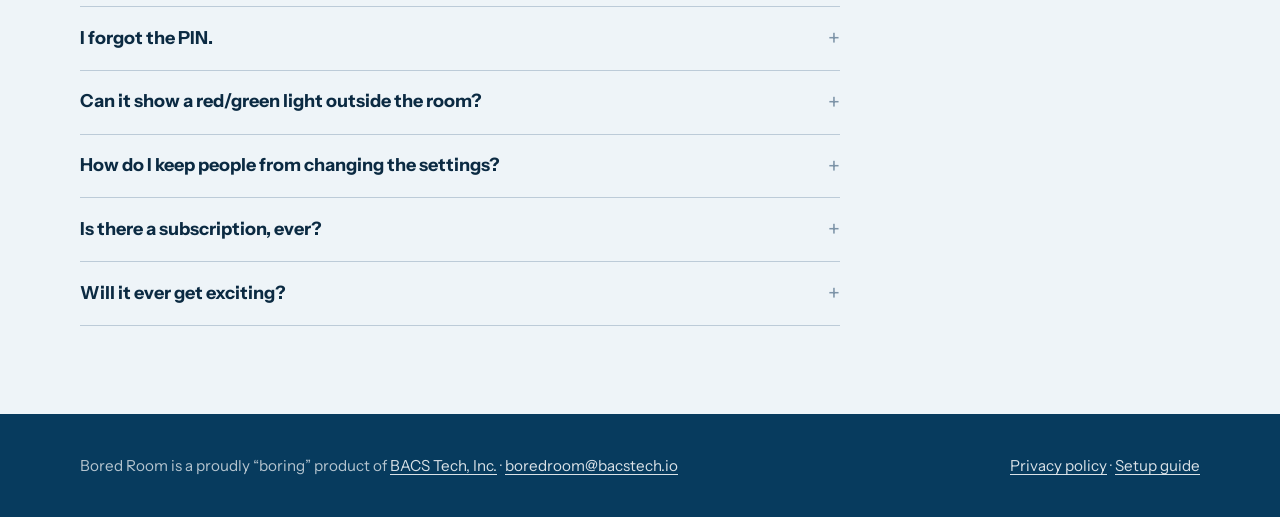
==== commit 3641e757: "Docs for 1.1: Set up with iPhone, Connect Google Calendar wording - setup.html: iPhone card live (2x" ====
--- a/index.html
+++ b/index.html
@@ -92,8 +92,8 @@
         <p>99¢ on the <a href="https://apps.apple.com/app/id6822410239">App Store</a>, or through Apple Business if you deploy iPads in bulk. One copy per iPad.</p>
       </li>
       <li>
-        <h3>Sign in, pick the room</h3>
-        <p>Add the room to your Google Calendar, sign in on the iPad with the same account, pick the room, set a PIN. IT teams can use a free Google service account instead, and push everything from an MDM. You won't buy a Workspace seat for a room either way.</p>
+        <h3>Connect, pick the room</h3>
+        <p>Add the room to your Google Calendar, connect the same account on the iPad (or from your iPhone, so nobody types a password on a wall screen), pick the room, set a PIN. IT teams can use a free Google service account instead, and push everything from an MDM. You won't buy a Workspace seat for a room either way.</p>
       </li>
       <li>
         <h3>Hang it up</h3>
@@ -114,7 +114,7 @@
     <ul class="nots">
       <li>We never see your calendar. The iPad reads it from Google and shows it. That's the entire data path.</li>
       <li>Private meetings show as "Private meeting". Turn off titles entirely and every meeting shows as "Meeting".</li>
-      <li>Your Google sign-in is stored on the iPad's own keychain, nowhere else. Sign out and it's gone.</li>
+      <li>Your Google sign-in is stored on the iPad's own keychain, nowhere else. Disconnect it and it's gone. Set up from your iPhone and the phone keeps nothing.</li>
       <li>No analytics, no crash reporting, no tracking, no third-party code. The app makes network requests to Google's calendar API and to nothing else (except a background image, if your IT team sets one in its MDM).</li>
       <li>Apple may share anonymous device and OS statistics with us, only if you've opted in on the device. That's the only "metric" we'll ever have.</li>
     </ul>
@@ -156,7 +156,7 @@
         <ul class="nots" style="margin-top:8px">
           <li><strong>Service account key</strong>: the iPad reads the room with no sign-in at all.</li>
           <li><strong>Room calendar</strong>: which Google room this iPad shows.</li>
-          <li><strong>Rooms to choose from</strong>: one profile for every iPad; whoever mounts it picks the room from your list. Coming soon.</li>
+          <li><strong>Rooms to choose from</strong>: one profile for every iPad; whoever mounts it picks the room from your list.</li>
           <li><strong>Room name</strong>: what's printed at the top of the board.</li>
           <li><strong>Settings PIN</strong>: the 4 digits that protect the settings.</li>
           <li><strong>Booking from the door</strong>: on or off.</li>
@@ -179,7 +179,7 @@
   <div class="wrap grid-2">
     <div>
       <h2>Set it up yourself in ten minutes.</h2>
-      <p>Three guides, one for each way of managing iPads: <a href="setup-manual.html">by hand</a> for an office admin, <a href="setup-configurator.html">Apple Configurator</a> for the one-person IT shop, and <a href="setup-mdm.html">your MDM</a> for zero-touch fleets. Every click is written down, and each one prints.</p>
+      <p>A guide for each way of managing iPads: <a href="setup-manual.html">by hand</a> for an office admin (typed on the iPad, or <a href="setup-manual.html#iphone">from your iPhone</a>), <a href="setup-configurator.html">Apple Configurator</a> for the one-person IT shop, and <a href="setup-mdm.html">your MDM</a> for zero-touch fleets. Every click is written down, and each one prints.</p>
       <a class="cta" href="setup.html">Pick your setup guide</a>
     </div>
     <div>
@@ -199,6 +199,10 @@
     <details>
       <summary>Which iPads does it run on?</summary>
       <p>Any iPad on iPadOS 17 or later. An older iPad you already own is fine; the app is light. It works in landscape and portrait.</p>
+    </details>
+    <details id="faq-iphone">
+      <summary>Do I need Bored Room on my iPhone?</summary>
+      <p>No, it's optional. On an iPhone, Bored Room doesn't show a board: it's a setup remote. The iPad shows a code, you scan it with your phone, connect Google Calendar and answer the questions there, and the iPad keeps the sign-in. Worth it from about six iPads without an MDM; with an MDM, skip it. It's free if your iPad's copy was bought with the same Apple Account, otherwise 99¢. <a href="setup.html#iphone-app">Do you need it?</a></p>
     </details>
     <details>
       <summary>Can one iPad show more than one room?</summary>
--- a/style.css
+++ b/style.css
@@ -192,7 +192,7 @@
 .article th { color: var(--ink-2); font-weight: 600; }
 
 /* Setup chooser */
-.paths { display: grid; grid-template-columns: repeat(3, 1fr); gap: 20px; margin-top: 28px; }
+.paths { display: grid; grid-template-columns: repeat(2, 1fr); gap: 20px; margin-top: 28px; }
 @media (max-width: 820px) { .paths { grid-template-columns: 1fr; } }
 .path { display: block; text-decoration: none; color: inherit; background: var(--white); border: 1px solid var(--chrome); border-radius: var(--radius); padding: 24px; }
 .path:hover { border-color: var(--ocean); color: inherit; }
@@ -200,6 +200,7 @@
 .path .who { color: var(--accent-ink); font-weight: 600; font-size: .95rem; margin-bottom: 10px; }
 .path p { margin: 0; font-size: .98rem; color: var(--ink-2); }
 .path .time { margin-top: 14px; font-size: .9rem; color: var(--steel); }
+.path p.fine { margin-top: 10px; font-size: .9rem; color: var(--steel); font-style: italic; }
 
 /* Callouts */
 .note { background: var(--white); border: 1px solid var(--chrome); border-left: 4px solid var(--accent); border-radius: 10px; padding: 14px 18px; margin: 18px 0; max-width: 760px; }
@@ -289,3 +290,39 @@
   summary { padding: 12px 0; }
   .cta, .soon { min-height: 48px; }
 }
+
+/* Do you need the iPhone app? (setup.html#iphone-app) */
+.ipd { margin-top: 56px; scroll-margin-top: 24px; }
+.ipd-what { border-radius: var(--radius); background: linear-gradient(135deg, var(--board-a), var(--board-b)); color: rgba(255,255,255,.85); padding: 18px 22px; margin: 20px 0 32px; font-size: .98rem; max-width: 880px; }
+.ipd-what strong { color: var(--white); }
+.ipd-what ol { margin: 8px 0 0; padding-left: 1.3em; }
+.ipd-dot { display: inline-block; width: 10px; height: 10px; border-radius: 50%; background: var(--free); margin-right: 8px; box-shadow: 0 0 0 3px rgba(34,163,91,.25); }
+.ipd-step { background: var(--white); border: 1px solid var(--chrome); border-radius: var(--radius); overflow: hidden; max-width: 880px; }
+.ipd-q { display: flex; gap: 14px; align-items: baseline; padding: 18px 22px; border-bottom: 1px solid var(--paper-2); }
+.ipd-q h3 { margin: 0; font-size: 1.25rem; }
+.ipd-n { flex: none; width: 30px; height: 30px; border-radius: 50%; background: var(--midnight); color: var(--white); font-weight: 700; font-size: .9rem; display: grid; place-items: center; transform: translateY(4px); }
+.ipd-row { display: grid; grid-template-columns: 1fr 1fr; }
+.ipd-row.ipd-three { grid-template-columns: 1fr 1fr 1fr; }
+.ipd-opt { padding: 16px 22px; }
+.ipd-opt + .ipd-opt { border-left: 1px solid var(--paper-2); }
+.ipd-opt p { margin: 0; font-size: .93rem; color: var(--ink-2); }
+.ipd-hl { background: #F3FAF7; box-shadow: inset 0 3px 0 var(--accent); }
+.ipd-cond { font-weight: 700; font-size: 1.1rem; line-height: 1.3; margin-bottom: 8px; }
+.ipd-v { display: inline-block; padding: 3px 12px; border-radius: 999px; font-size: .85rem; font-weight: 700; margin-bottom: 8px; }
+.ipd-skip { background: var(--paper-2); color: var(--ink-2); }
+.ipd-optional { background: var(--white); color: var(--ocean); border: 1px solid var(--ocean); }
+.ipd-rec { background: var(--accent); color: var(--white); }
+.ipd-free { background: var(--ocean); color: var(--white); }
+.ipd-buy { background: var(--midnight); color: var(--price); }
+.ipd-go { display: block; margin-top: 10px; font-size: .8rem; font-weight: 700; letter-spacing: .05em; text-transform: uppercase; color: var(--steel); }
+.ipd-down { height: 30px; display: grid; grid-template-columns: 1fr 2fr; max-width: 880px; }
+.ipd-down div:last-child { position: relative; }
+.ipd-down div:last-child::before { content: ""; position: absolute; left: 50%; top: 0; bottom: 6px; width: 2px; background: var(--chrome); }
+.ipd-down div:last-child::after { content: ""; position: absolute; left: calc(50% - 5px); bottom: 0; border: 6px solid transparent; border-top-color: var(--chrome); border-bottom: 0; }
+@media (max-width: 680px) {
+  .ipd-row, .ipd-row.ipd-three { grid-template-columns: 1fr; }
+  .ipd-opt + .ipd-opt { border-left: 0; border-top: 1px solid var(--paper-2); }
+  .ipd-down { grid-template-columns: 1fr; }
+  .ipd-down div:first-child { display: none; }
+}
+@media print { .ipd-what { background: none; color: var(--ink); border: 1px solid var(--chrome); } .ipd-what strong { color: var(--ink); } }
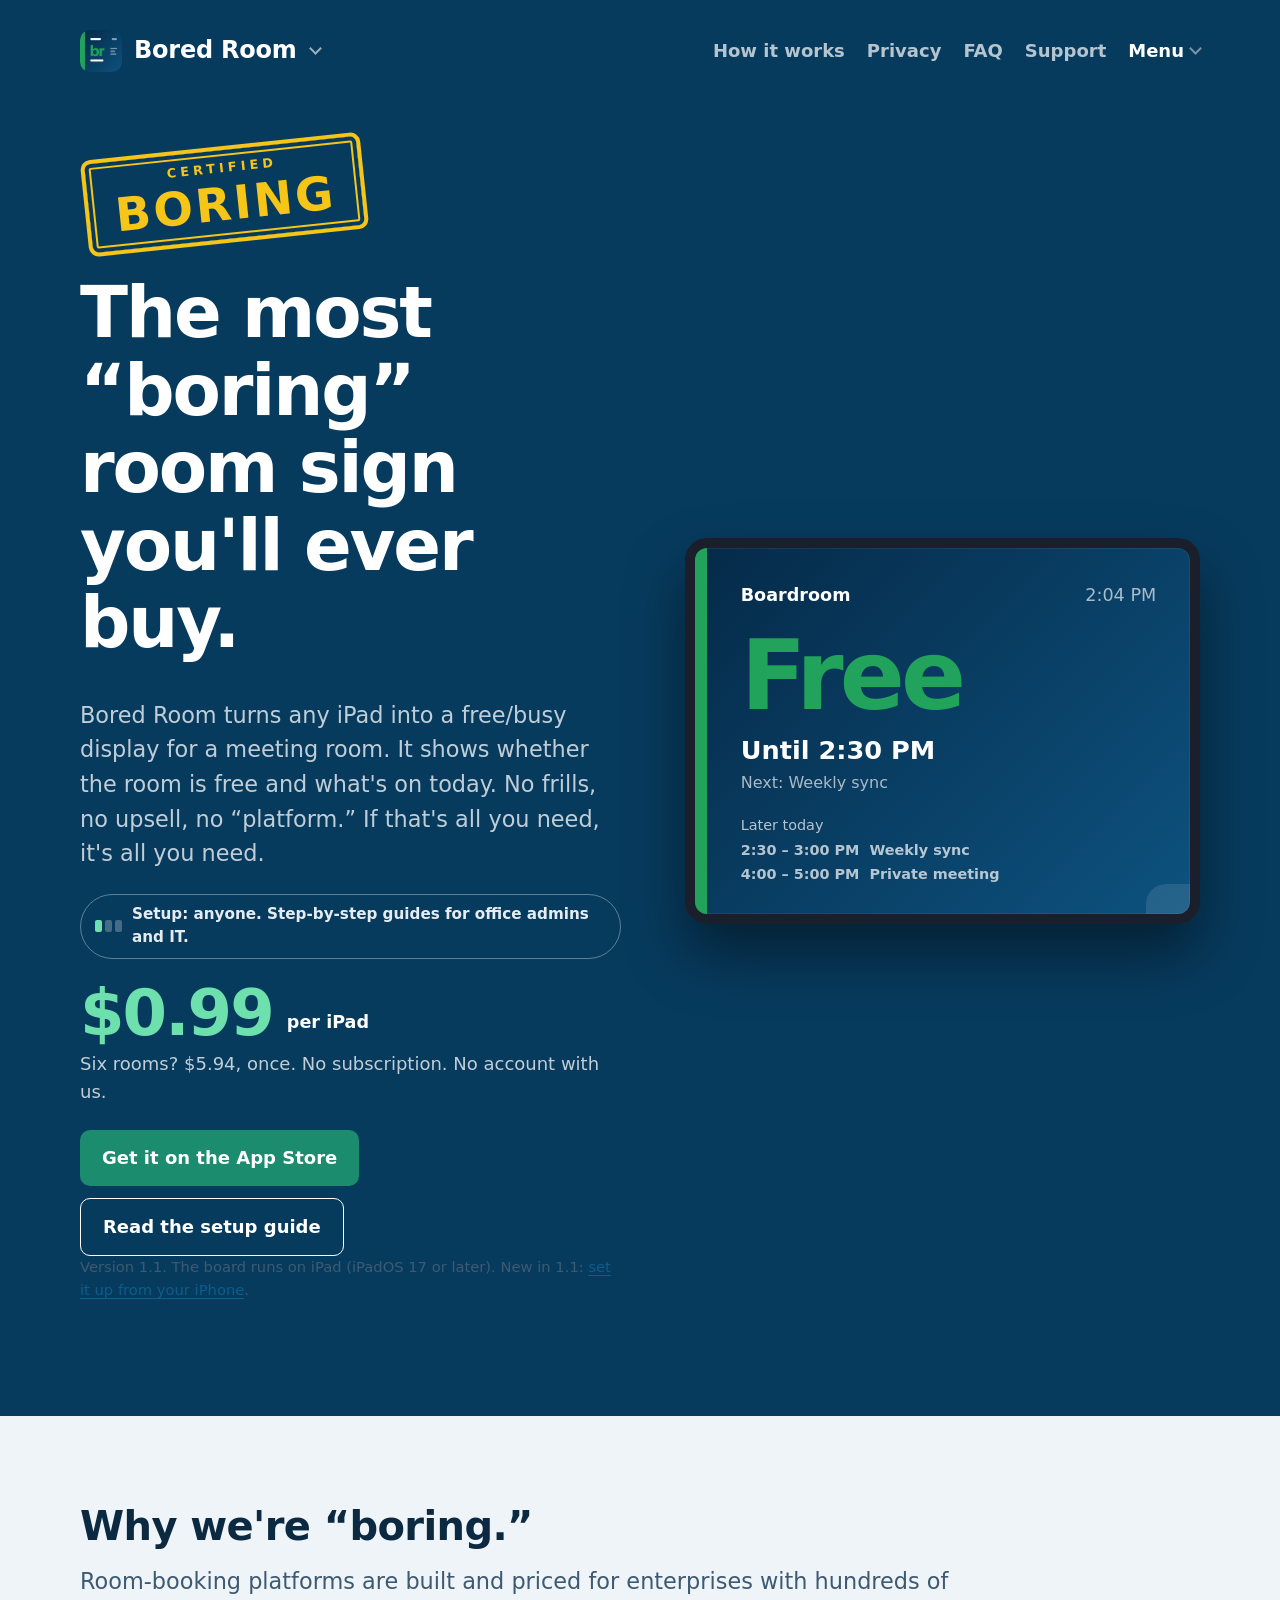
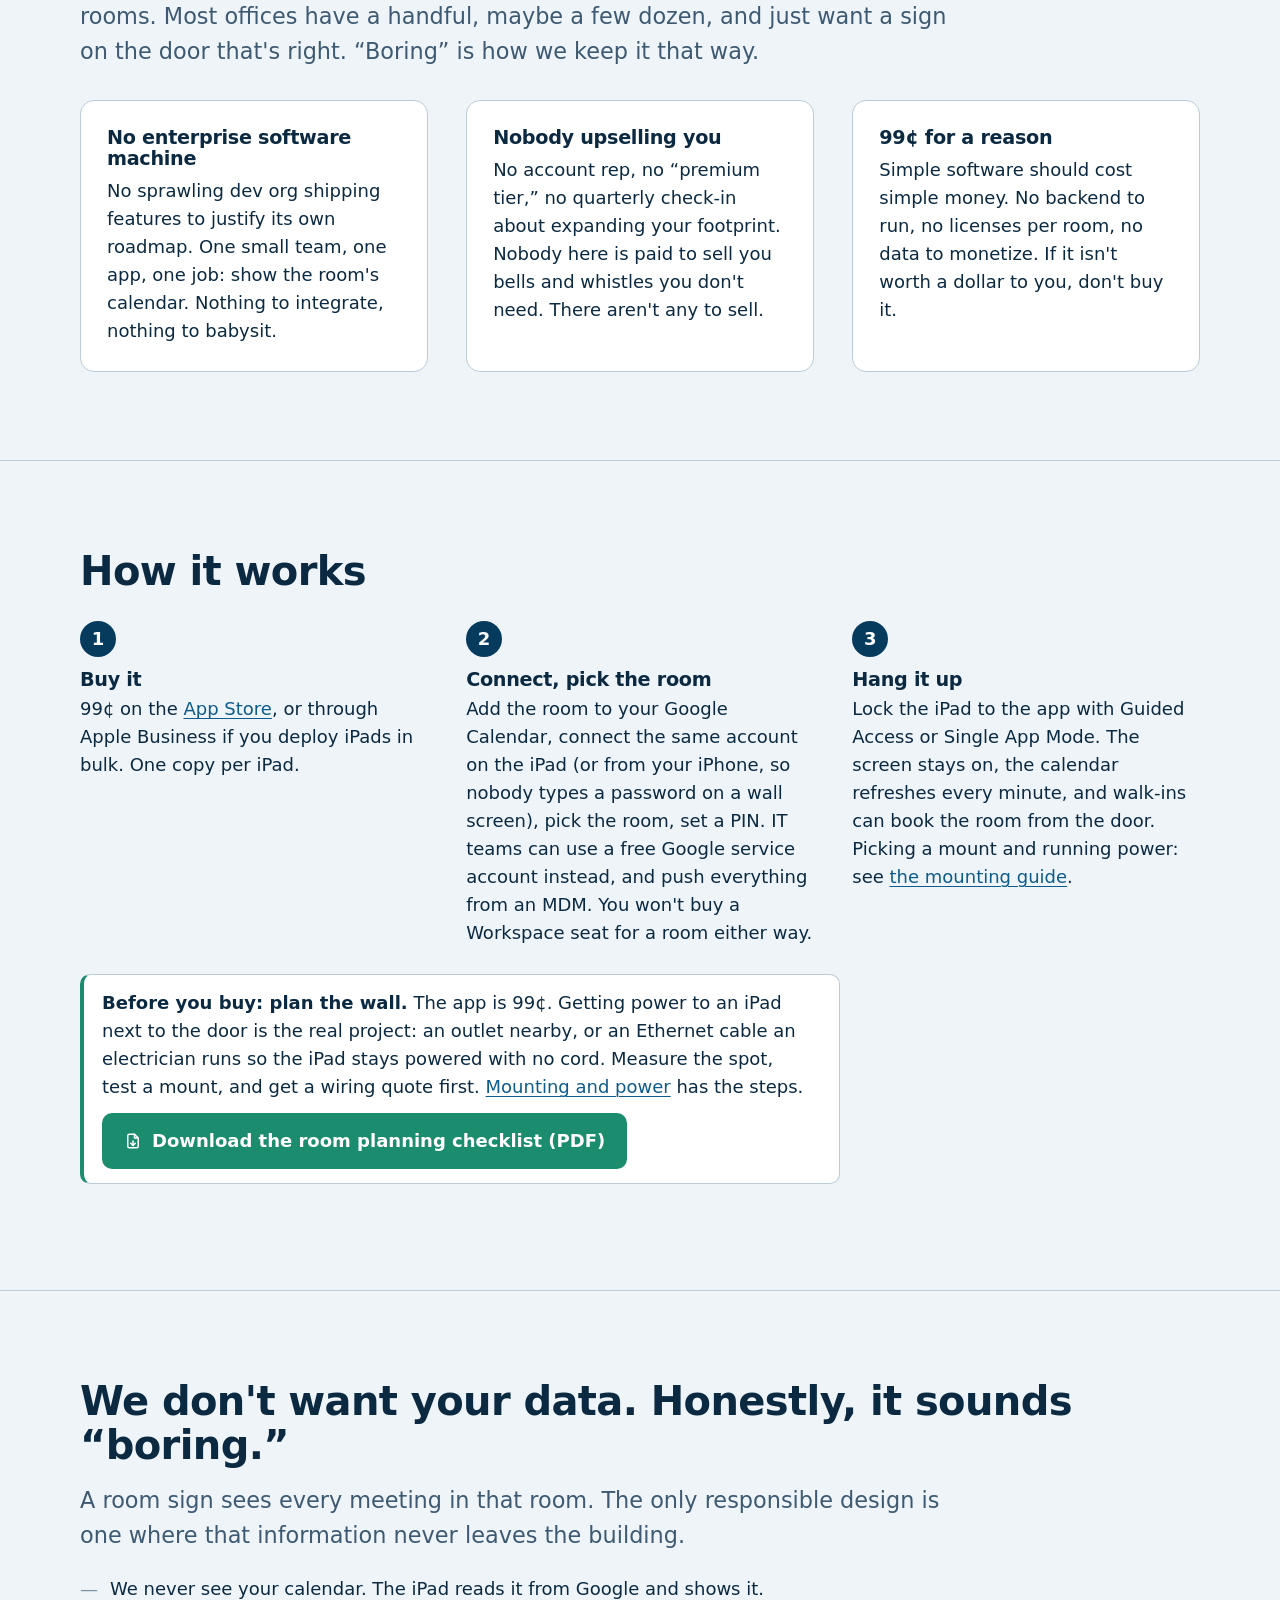
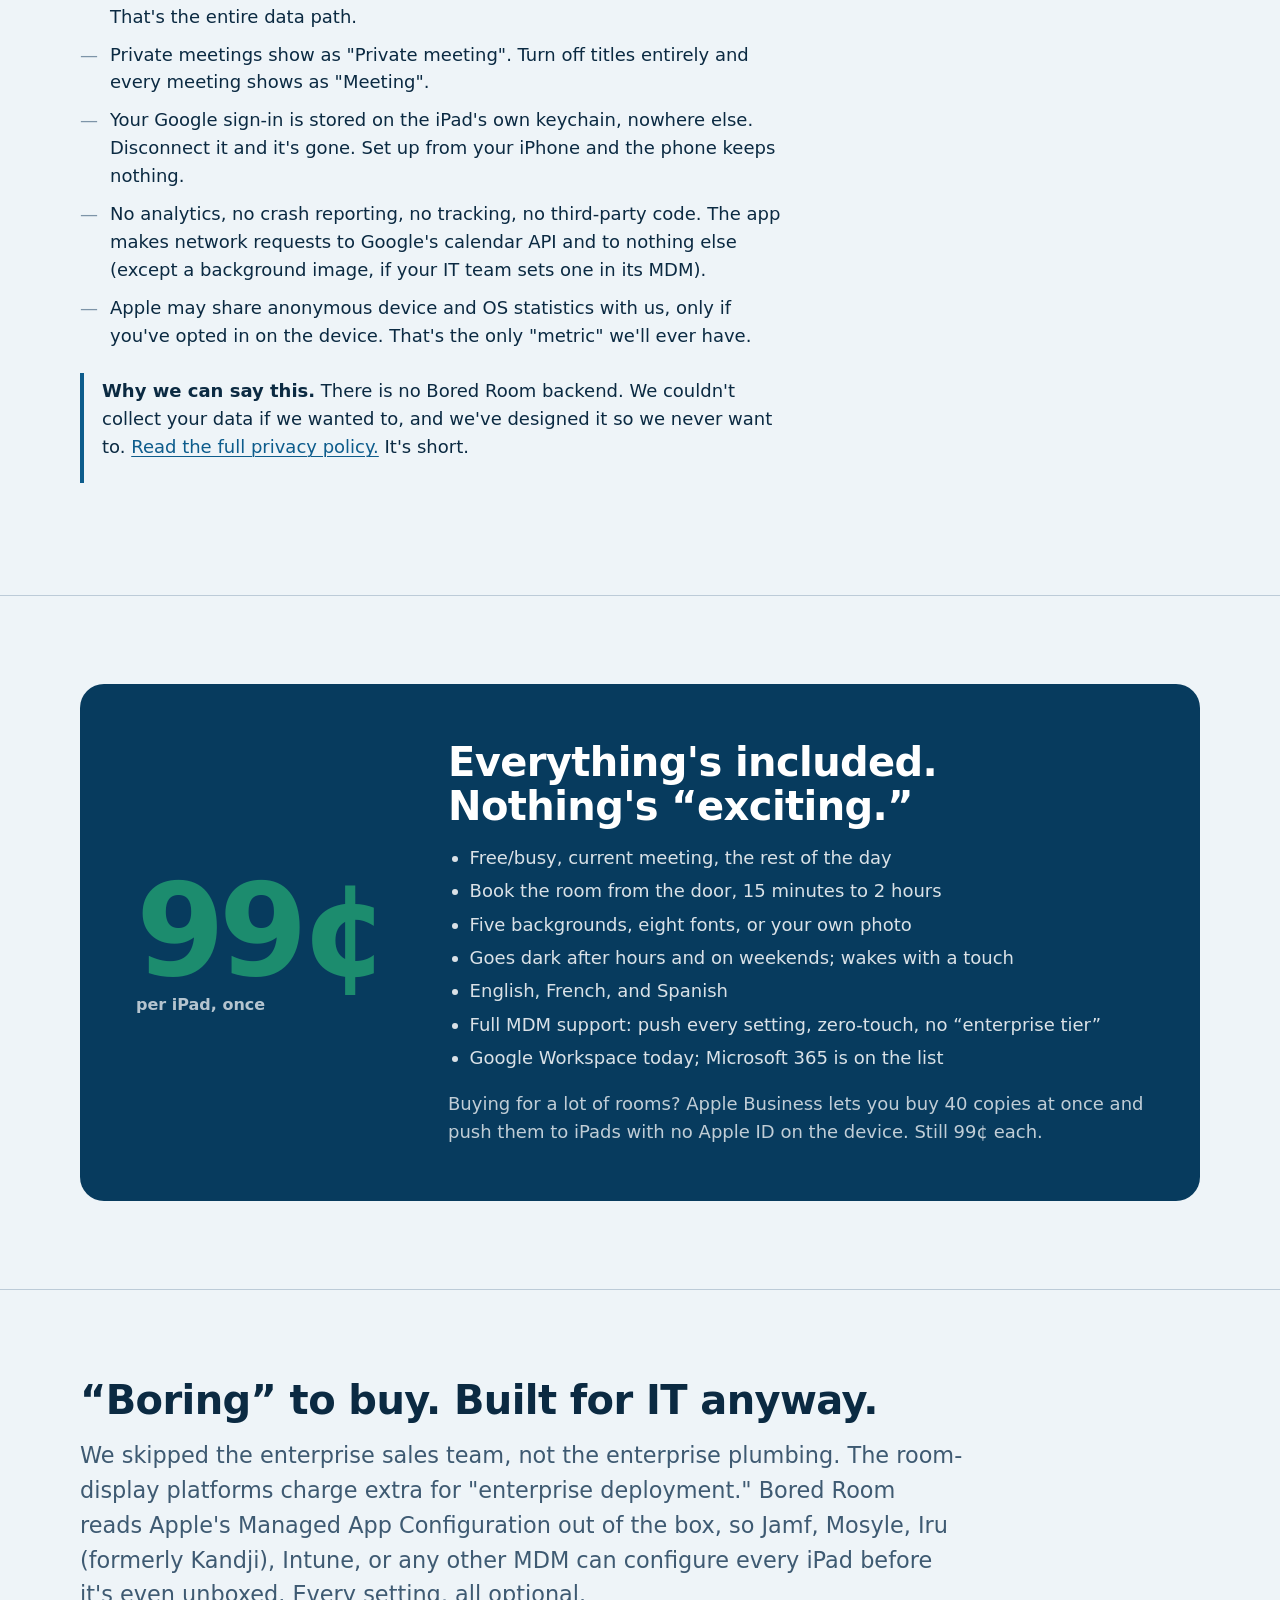
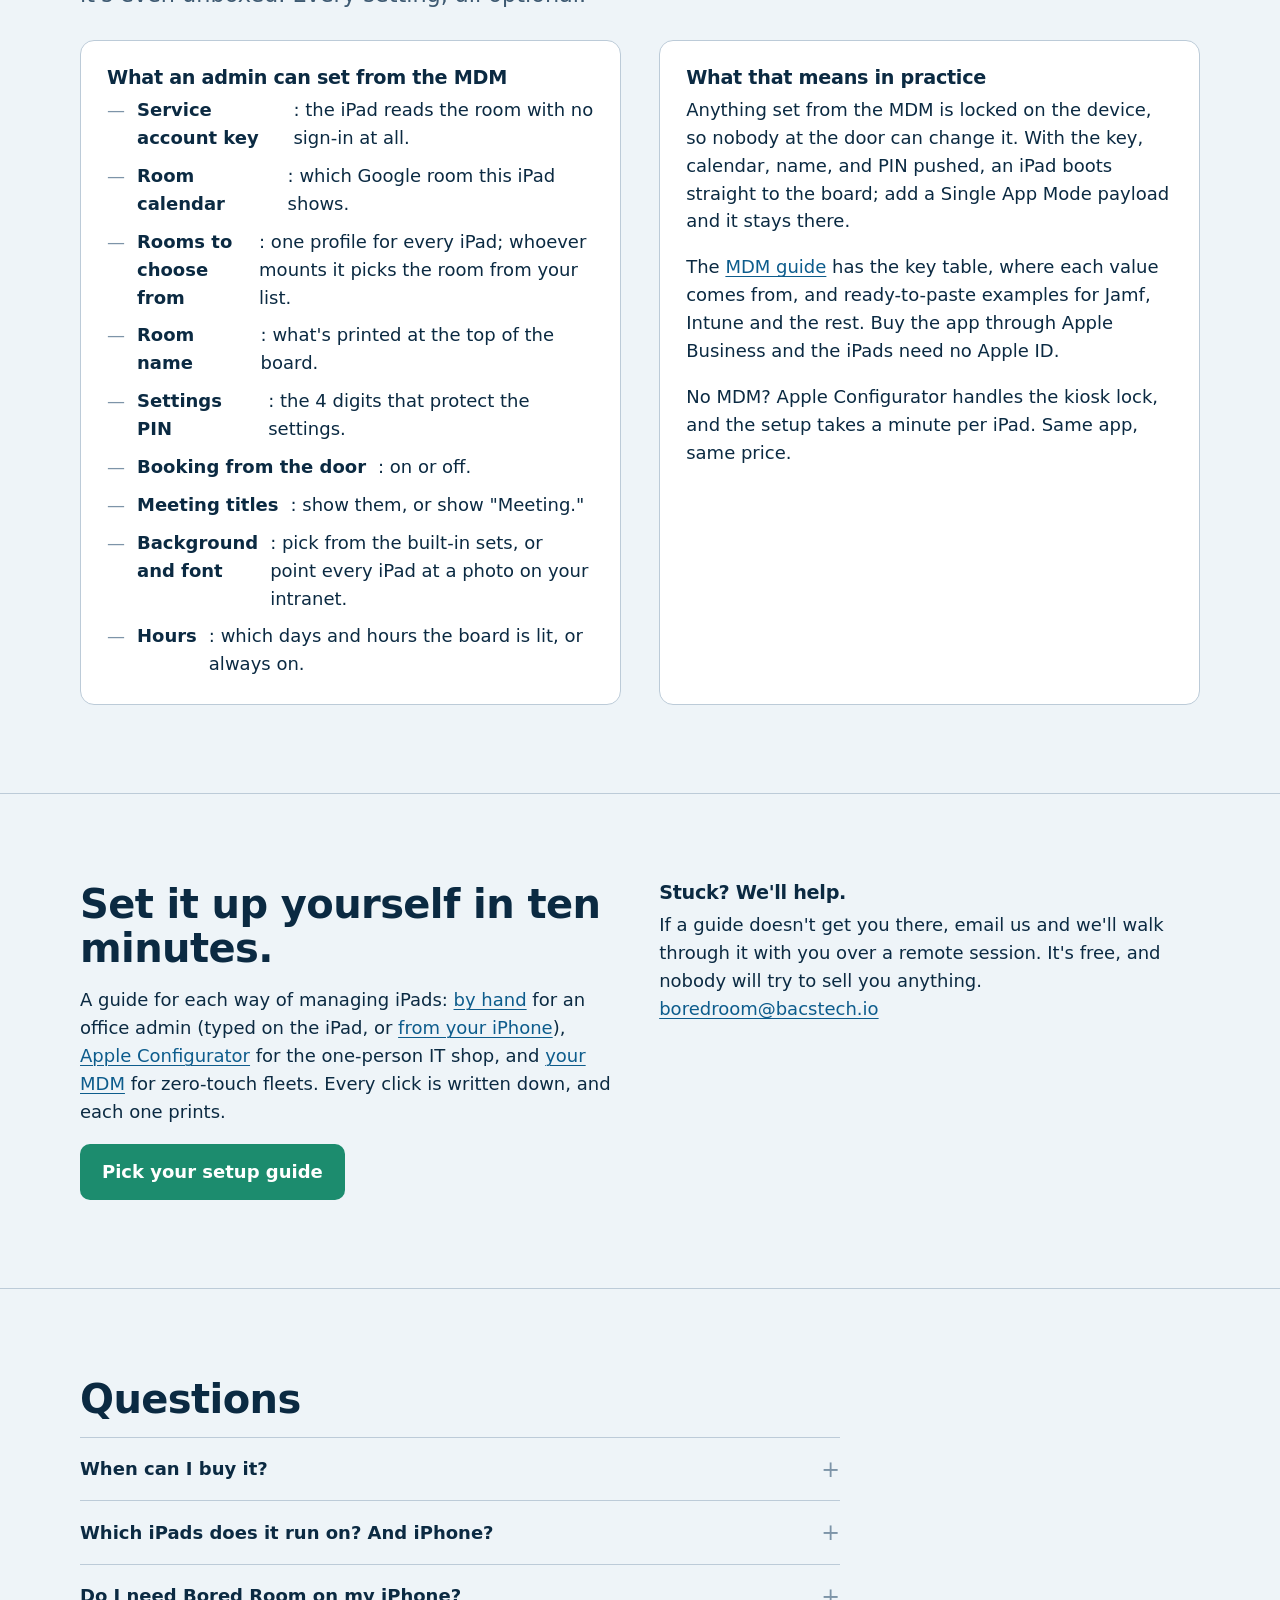
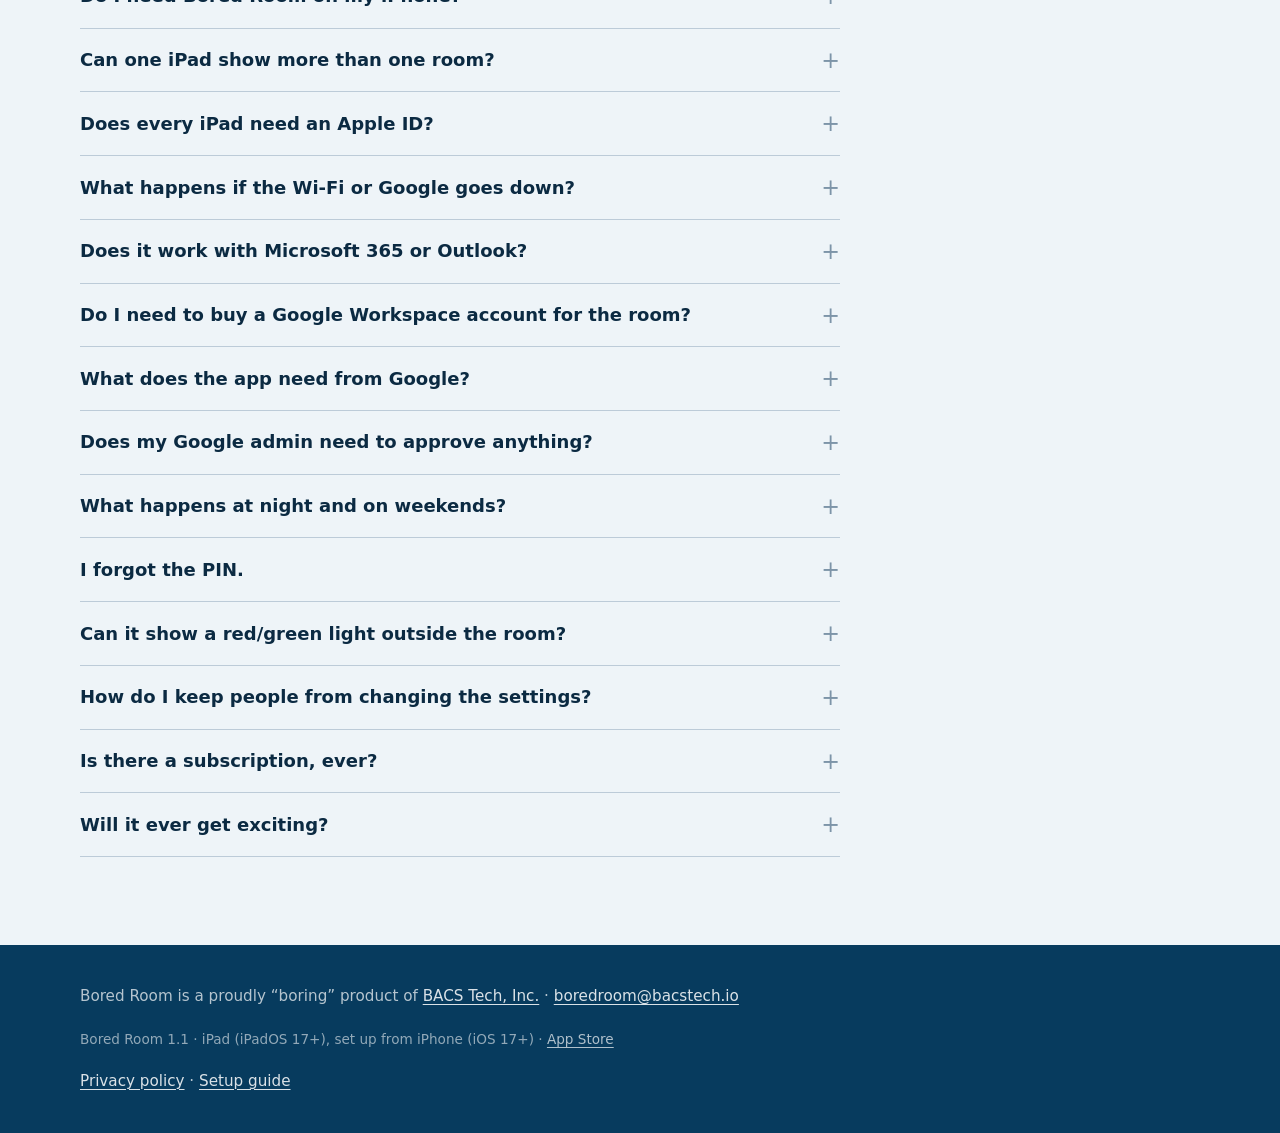
==== commit 1b6f6371: "Menu in the top bar listing every Bored page; Bored Room 1.1 for iPad and iPhone across Room pages a" ====
--- a/index.html
+++ b/index.html
@@ -2,12 +2,14 @@
 <html lang="en">
 <head>
 <meta charset="utf-8">
+<meta http-equiv="Content-Security-Policy" content="default-src 'self'; script-src 'none'; object-src 'none'; base-uri 'self'; form-action 'none'">
 <meta name="viewport" content="width=device-width, initial-scale=1">
-<title>Bored Room — the “boring” 99¢ conference room sign for iPad</title>
-<meta name="description" content="An iPad app that shows whether a meeting room is free or busy. Proudly “boring”: 99¢, no subscription, no upsell, no backend, no data collected. MDM-ready out of the box.">
+<title>Bored Room: 99¢ meeting room display for iPad and Google Calendar</title>
+<meta name="description" content="Turn any iPad into a conference room booking display for Google Calendar. Shows free or busy, today's meetings, and can book the room on the spot. 99¢ once, no subscription, no data collected. MDM-ready.">
 <meta property="og:type" content="website">
 <meta property="og:site_name" content="Bored Room">
 <meta property="og:url" content="https://boredroom.space/">
+<link rel="canonical" href="https://boredroom.space/">
 <meta property="og:title" content="Bored Room: the “boring” 99¢ conference room sign for iPad">
 <meta property="og:description" content="Turns any iPad into a free/busy display for a meeting room. 99¢ once, no subscription, no data collected. MDM-ready.">
 <meta property="og:image" content="https://boredroom.space/og-image.png">
@@ -15,28 +17,45 @@
 <meta property="og:image:height" content="627">
 <meta property="og:image:alt" content="Bored Room on an iPad showing a meeting room as Free, next to the headline The most boring room sign you'll ever buy.">
 <meta name="twitter:card" content="summary_large_image">
-<link rel="preconnect" href="https://fonts.googleapis.com">
-<link rel="preconnect" href="https://fonts.gstatic.com" crossorigin>
-<link href="https://fonts.googleapis.com/css2?family=Instrument+Sans:wght@400;600;700&display=swap" rel="stylesheet">
 <link rel="icon" type="image/png" sizes="64x64" href="favicon.png">
 <link rel="apple-touch-icon" href="apple-touch-icon.png">
-<link rel="stylesheet" href="style.css?v=4">
+<link rel="stylesheet" href="style.css?v=6">
+<link rel="stylesheet" href="/menu.css?v=1">
+<script type="application/ld+json">
+{"@context":"https://schema.org","@graph":[
+ {"@type":"WebSite","@id":"https://boredroom.space/#website","url":"https://boredroom.space/","name":"Bored Room","publisher":{"@id":"https://boredroom.space/#org"}},
+ {"@type":"Organization","@id":"https://boredroom.space/#org","name":"BACS Tech, Inc.","url":"https://www.bacstech.io","logo":"https://boredroom.space/mark.png","email":"boredroom@bacstech.io"}
+]}
+</script>
 </head>
 <body>
 
 <header class="hero">
-  <div class="wrap" style="display:block">
+  <div class="wrap u-block">
     <div class="top">
-      <a class="brand" href="/"><img src="mark.png" alt="" width="30" height="30"> Bored Room</a>
+      <details class="switcher">
+        <summary class="brand" aria-label="Bored Room. Switch app"><img src="mark.png" alt="" width="30" height="30"> Bored Room<span class="sw-chev" aria-hidden="true"></span></summary>
+        <div class="sw-menu">
+          <a class="sw-item sw-current" href="/" aria-current="true"><img src="mark.png" alt="" width="36" height="36"><span><b>Bored Room</b><small>Meeting-room sign · iPad</small></span></a>
+          <a class="sw-item" href="https://boredscanner.space"><img src="app-scanner.png" alt="" width="36" height="36"><span><b>Bored Scanner</b><small>Laptop labels to inventory · Soon</small></span></a>
+          <span class="sw-item sw-soon"><img src="app-package.png" alt="" width="36" height="36"><span><b>Bored Package</b><small>Front-desk package log · Soon</small></span></span>
+          <span class="sw-item sw-soon"><img src="app-guest.png" alt="" width="36" height="36"><span><b>Bored Guest</b><small>Visitor sign-in · Soon</small></span></span>
+          <a class="sw-all" href="https://boredsoftware.space">All Bored Software &rarr;</a>
+        </div>
+      </details>
       <nav class="nav">
         <a href="#how">How it works</a>
         <a href="#privacy">Privacy</a>
         <a href="#faq">FAQ</a>
         <a href="https://boredsoftware.space/support/room.html">Support</a>
+        <details class="bmenu"><summary>Menu</summary><div class="bmenu-panel"><div class="bmenu-group bmenu-software"><h4><i style="background:#3E5A72"></i>Bored Software</h4><ul><li><a href="https://boredsoftware.space/">Apps</a></li><li><a href="https://boredsoftware.space/news.html">News</a></li><li><a href="https://boredsoftware.space/support/">Support</a></li><li><a href="https://boredsoftware.space/about.html">About</a></li></ul></div><div class="bmenu-group bmenu-room"><h4><i style="background:#1C8C6E"></i>Bored Room</h4><ul><li><a href="https://boredroom.space/" aria-current="page">Home</a></li><li><a href="https://boredroom.space/setup.html">Setup guides</a></li><li><a href="https://boredroom.space/setup-manual.html">By hand / iPhone</a></li><li><a href="https://boredroom.space/setup-configurator.html">Apple Configurator</a></li><li><a href="https://boredroom.space/setup-mdm.html">MDM</a></li><li><a href="https://boredroom.space/setup-service-account.html">Service account</a></li><li><a href="https://boredroom.space/mounting.html">Mounting and power</a></li><li><a href="https://boredroom.space/privacy.html">Privacy</a></li><li><a href="https://boredsoftware.space/support/room.html">Support</a></li></ul></div><div class="bmenu-group bmenu-scanner"><h4><i style="background:#6B3FC4"></i>Bored Scanner</h4><ul><li><a href="https://boredscanner.space/">Home</a></li><li><a href="https://boredscanner.space/scanning.html">Scanning</a></li><li><a href="https://boredscanner.space/compare.html">Compare</a></li><li><a href="https://boredscanner.space/privacy.html">Privacy</a></li><li><a href="https://boredsoftware.space/support/scanner.html">Support</a></li></ul></div><div class="bmenu-group bmenu-package"><h4><i style="background:#1A6FB8"></i>Bored Package <small>Soon</small></h4><ul><li><a href="https://boredpackage.space/">Home</a></li><li><a href="https://boredsoftware.space/support/package.html">Support</a></li></ul></div><div class="bmenu-group bmenu-guest"><h4><i style="background:#C2510F"></i>Bored Guest <small>Soon</small></h4><ul><li><a href="https://boredguest.space/">Home</a></li><li><a href="https://boredsoftware.space/support/guest.html">Support</a></li></ul></div></div></details>
+        
+        
+        
       </nav>
     </div>
   </div>
-  <div class="wrap" style="margin-top: clamp(24px, 5vw, 56px)">
+  <div class="wrap u-mt-fluid">
     <div>
       <div class="stamp" role="img" aria-label="Certified boring"><span class="stamp-top">Certified</span><span class="stamp-main">Boring</span></div>
       <h1>The most “boring” room sign you'll ever buy.</h1>
@@ -47,6 +66,7 @@
         <a class="cta" href="https://apps.apple.com/app/id6822410239">Get it on the App Store</a>
         <a class="cta ghost" href="setup.html">Read the setup guide</a>
       </div>
+      <p class="small" style="margin-top:14px; opacity:.8">Version 1.1. The board runs on iPad (iPadOS 17 or later). New in 1.1: <a href="setup-manual.html#iphone" style="color:inherit">set it up from your iPhone</a>.</p>
     </div>
     <div class="board" aria-label="Example of the Bored Room display showing the room is free">
       <div class="band"></div>
@@ -66,7 +86,7 @@
   <div class="wrap">
     <h2>Why we're “boring.”</h2>
     <p class="lede">Room-booking platforms are built and priced for enterprises with hundreds of rooms. Most offices have a handful, maybe a few dozen, and just want a sign on the door that's right. “Boring” is how we keep it that way.</p>
-    <div class="grid-3" style="margin-top:32px">
+    <div class="grid-3 u-mt-32">
       <div class="card">
         <h3>No enterprise software machine</h3>
         <p>No sprawling dev org shipping features to justify its own roadmap. One small team, one app, one job: show the room's calendar. Nothing to integrate, nothing to babysit.</p>
@@ -100,9 +120,9 @@
         <p>Lock the iPad to the app with Guided Access or Single App Mode. The screen stays on, the calendar refreshes every minute, and walk-ins can book the room from the door. Picking a mount and running power: see <a href="mounting.html">the mounting guide</a>.</p>
       </li>
     </ol>
-    <div class="note" style="margin-top:28px">
+    <div class="note u-mt-28">
       <p><strong>Before you buy: plan the wall.</strong> The app is 99¢. Getting power to an iPad next to the door is the real project: an outlet nearby, or an Ethernet cable an electrician runs so the iPad stays powered with no cord. Measure the spot, test a mount, and get a wiring quote first. <a href="mounting.html">Mounting and power</a> has the steps.</p>
-      <div class="cta-row" style="margin-top:12px"><a class="cta" href="mounting-checklist.pdf" download><svg width="18" height="18" viewBox="0 0 24 24" fill="none" stroke="currentColor" stroke-width="2" stroke-linecap="round" stroke-linejoin="round" aria-hidden="true"><path d="M14 3H7a2 2 0 0 0-2 2v14a2 2 0 0 0 2 2h10a2 2 0 0 0 2-2V8z"></path><path d="M14 3v5h5"></path><path d="M12 12v6"></path><path d="M9 15l3 3 3-3"></path></svg> Download the room planning checklist (PDF)</a></div>
+      <div class="cta-row u-mt-12"><a class="cta" href="mounting-checklist.pdf" download><svg width="18" height="18" viewBox="0 0 24 24" fill="none" stroke="currentColor" stroke-width="2" stroke-linecap="round" stroke-linejoin="round" aria-hidden="true"><path d="M14 3H7a2 2 0 0 0-2 2v14a2 2 0 0 0 2 2h10a2 2 0 0 0 2-2V8z"></path><path d="M14 3v5h5"></path><path d="M12 12v6"></path><path d="M9 15l3 3 3-3"></path></svg> Download the room planning checklist (PDF)</a></div>
     </div>
   </div>
 </section>
@@ -129,7 +149,7 @@
     <div class="pricing">
       <div class="big">99¢<small>per iPad, once</small></div>
       <div>
-        <h2 style="color:#fff">Everything's included. Nothing's “exciting.”</h2>
+        <h2 class="u-white">Everything's included. Nothing's “exciting.”</h2>
         <ul>
           <li>Free/busy, current meeting, the rest of the day</li>
           <li>Book the room from the door, 15 minutes to 2 hours</li>
@@ -139,7 +159,7 @@
           <li>Full MDM support: push every setting, zero-touch, no “enterprise tier”</li>
           <li>Google Workspace today; Microsoft 365 is on the list</li>
         </ul>
-        <p style="margin:18px 0 0">Buying for a lot of rooms? Apple Business lets you buy 40 copies at once and push them to iPads with no Apple ID on the device. Still 99¢ each.</p>
+        <p class="u-m-18-0-0">Buying for a lot of rooms? Apple Business lets you buy 40 copies at once and push them to iPads with no Apple ID on the device. Still 99¢ each.</p>
       </div>
     </div>
   </div>
@@ -150,10 +170,10 @@
   <div class="wrap">
     <h2>“Boring” to buy. Built for IT anyway.</h2>
     <p class="lede">We skipped the enterprise sales team, not the enterprise plumbing. The room-display platforms charge extra for "enterprise deployment." Bored Room reads Apple's Managed App Configuration out of the box, so Jamf, Mosyle, Iru (formerly Kandji), Intune, or any other MDM can configure every iPad before it's even unboxed. Every setting, all optional.</p>
-    <div class="grid-2" style="margin-top:28px">
+    <div class="grid-2 u-mt-28">
       <div class="card">
         <h3>What an admin can set from the MDM</h3>
-        <ul class="nots" style="margin-top:8px">
+        <ul class="nots u-mt-8">
           <li><strong>Service account key</strong>: the iPad reads the room with no sign-in at all.</li>
           <li><strong>Room calendar</strong>: which Google room this iPad shows.</li>
           <li><strong>Rooms to choose from</strong>: one profile for every iPad; whoever mounts it picks the room from your list.</li>
@@ -194,11 +214,11 @@
     <h2>Questions</h2>
     <details>
       <summary>When can I buy it?</summary>
-      <p>Now. Bored Room is <a href="https://apps.apple.com/app/id6822410239">on the App Store</a> for 99¢ per iPad, or through Apple Business if you deploy iPads in bulk. Plan the wall and power with the setup guides first.</p>
-    </details>
-    <details>
-      <summary>Which iPads does it run on?</summary>
-      <p>Any iPad on iPadOS 17 or later. An older iPad you already own is fine; the app is light. It works in landscape and portrait.</p>
+      <p>Now. Bored Room 1.1 is <a href="https://apps.apple.com/app/id6822410239">on the App Store</a> for 99¢ per iPad, or through Apple Business if you deploy iPads in bulk. Plan the wall and power with the setup guides first.</p>
+    </details>
+    <details>
+      <summary>Which iPads does it run on? And iPhone?</summary>
+      <p>The board runs on any iPad on iPadOS 17 or later. An older iPad you already own is fine; the app is light. It works in landscape and portrait. Since 1.1 the same app also installs on iPhone (iOS 17 or later), where it's a setup remote for your iPads, not a board. <a href="setup.html#iphone-app">Do you need it?</a></p>
     </details>
     <details id="faq-iphone">
       <summary>Do I need Bored Room on my iPhone?</summary>
@@ -266,6 +286,7 @@
 <footer>
   <div class="wrap">
     <div>Bored Room is a proudly “boring” product of <a href="https://www.bacstech.io">BACS Tech, Inc.</a> &middot; <a href="mailto:boredroom@bacstech.io">boredroom@bacstech.io</a></div>
+    <div class="ver">Bored Room 1.1 &middot; iPad (iPadOS 17+), set up from iPhone (iOS 17+) &middot; <a href="https://apps.apple.com/app/id6822410239">App Store</a></div>
     <div><a href="privacy.html">Privacy policy</a> &middot; <a href="setup.html">Setup guide</a></div>
   </div>
 </footer>
--- a/style.css
+++ b/style.css
@@ -1,3 +1,12 @@
+/* Instrument Sans, self-hosted (SIL OFL 1.1, see fonts/OFL.txt). One variable file per
+   subset; declared at the three weights the pages have always loaded: 400, 600, 700. */
+@font-face { font-family: "Instrument Sans"; font-style: normal; font-weight: 400; font-stretch: 100%; font-display: swap; src: url("fonts/instrument-sans-latin-ext.woff2") format("woff2"); unicode-range: U+0100-02BA, U+02BD-02C5, U+02C7-02CC, U+02CE-02D7, U+02DD-02FF, U+0304, U+0308, U+0329, U+1D00-1DBF, U+1E00-1E9F, U+1EF2-1EFF, U+2020, U+20A0-20AB, U+20AD-20C4, U+2113, U+2C60-2C7F, U+A720-A7FF; }
+@font-face { font-family: "Instrument Sans"; font-style: normal; font-weight: 400; font-stretch: 100%; font-display: swap; src: url("fonts/instrument-sans-latin.woff2") format("woff2"); unicode-range: U+0000-00FF, U+0131, U+0152-0153, U+02BB-02BC, U+02C6, U+02DA, U+02DC, U+0304, U+0308, U+0329, U+2000-206F, U+20AC, U+2122, U+2191, U+2193, U+2212, U+2215, U+FEFF, U+FFFD; }
+@font-face { font-family: "Instrument Sans"; font-style: normal; font-weight: 600; font-stretch: 100%; font-display: swap; src: url("fonts/instrument-sans-latin-ext.woff2") format("woff2"); unicode-range: U+0100-02BA, U+02BD-02C5, U+02C7-02CC, U+02CE-02D7, U+02DD-02FF, U+0304, U+0308, U+0329, U+1D00-1DBF, U+1E00-1E9F, U+1EF2-1EFF, U+2020, U+20A0-20AB, U+20AD-20C4, U+2113, U+2C60-2C7F, U+A720-A7FF; }
+@font-face { font-family: "Instrument Sans"; font-style: normal; font-weight: 600; font-stretch: 100%; font-display: swap; src: url("fonts/instrument-sans-latin.woff2") format("woff2"); unicode-range: U+0000-00FF, U+0131, U+0152-0153, U+02BB-02BC, U+02C6, U+02DA, U+02DC, U+0304, U+0308, U+0329, U+2000-206F, U+20AC, U+2122, U+2191, U+2193, U+2212, U+2215, U+FEFF, U+FFFD; }
+@font-face { font-family: "Instrument Sans"; font-style: normal; font-weight: 700; font-stretch: 100%; font-display: swap; src: url("fonts/instrument-sans-latin-ext.woff2") format("woff2"); unicode-range: U+0100-02BA, U+02BD-02C5, U+02C7-02CC, U+02CE-02D7, U+02DD-02FF, U+0304, U+0308, U+0329, U+1D00-1DBF, U+1E00-1E9F, U+1EF2-1EFF, U+2020, U+20A0-20AB, U+20AD-20C4, U+2113, U+2C60-2C7F, U+A720-A7FF; }
+@font-face { font-family: "Instrument Sans"; font-style: normal; font-weight: 700; font-stretch: 100%; font-display: swap; src: url("fonts/instrument-sans-latin.woff2") format("woff2"); unicode-range: U+0000-00FF, U+0131, U+0152-0153, U+02BB-02BC, U+02C6, U+02DA, U+02DC, U+0304, U+0308, U+0329, U+2000-206F, U+20AC, U+2122, U+2191, U+2193, U+2212, U+2215, U+FEFF, U+FFFD; }
+
 /* The Bored Room — boredroom.space
    Palette: Ocean. Swap the tokens below to re-skin the whole site. */
 
@@ -237,7 +246,10 @@
 @media print { .pdf-embed { display: none !important; } }
 
 /* Long scope URLs and IDs wrap on phones */
-.article td code, .article p code, .article li code { overflow-wrap: anywhere; }
+/* Table code breaks at <wbr> points first (break-word keeps columns from collapsing to ~3 letters);
+   prose code may break anywhere. */
+.article td code { overflow-wrap: break-word; }
+.article p code, .article li code { overflow-wrap: anywhere; }
 /* Config keys and values are copied exactly into MDM consoles: never break them mid-word.
    (overflow-wrap: anywhere above lets the browser shrink a column to ~3 letters.) */
 .article table.keys td:nth-child(-n+3) code { white-space: nowrap; overflow-wrap: normal; }
@@ -247,6 +259,21 @@
    and a table too wide for the screen scrolls inside itself instead of moving the whole page. */
 .article .path h3 { margin-top: 0; }
 @media (max-width: 760px) { .article table { display: block; overflow-x: auto; -webkit-overflow-scrolling: touch; } }
+/* Phones: wide tables (.stack) become one card per row, each cell labelled from its column
+   header (data-label). No sideways scrolling, no 3-letter columns. */
+.article code { -webkit-box-decoration-break: clone; box-decoration-break: clone; }
+@media (max-width: 760px) {
+  .article table.stack, .article table.stack > tbody, .article table.stack tr, .article table.stack td { display: block; width: 100%; min-width: 0; }
+  .article table.stack { overflow: visible; }
+  .article table.stack tr.th { display: none; }
+  .article table.stack tr { background: var(--white); border: 1px solid var(--chrome); border-radius: 10px; padding: 12px 16px; margin: 0 0 12px; }
+  .article table.stack td { border: 0; padding: 4px 0; }
+  .article table.stack td::before { content: attr(data-label); display: block; font-size: .78rem; font-weight: 600; letter-spacing: .03em; text-transform: uppercase; color: var(--steel); margin-bottom: 2px; }
+  /* First cell is the row's title: no label, a bit heavier. */
+  .article table.stack td:first-child { font-weight: 700; padding-top: 0; }
+  .article table.stack td:first-child::before { display: none; }
+  .article table.stack td:first-child code { font-weight: 600; }
+}
 
 /* Hero stamp: "Certified boring" */
 .stamp {
@@ -326,3 +353,46 @@
   .ipd-down div:first-child { display: none; }
 }
 @media print { .ipd-what { background: none; color: var(--ink); border: 1px solid var(--chrome); } .ipd-what strong { color: var(--ink); } }
+
+/* App switcher: the brand opens a menu of the Bored Software apps. <details>, so no JavaScript. */
+.switcher { position: relative; z-index: 20; border: 0; padding: 0; max-width: none; }
+.switcher:last-of-type { border: 0; }
+.switcher > summary.brand { cursor: pointer; list-style: none; justify-content: flex-start; padding: 0; }
+.switcher > summary.brand::after { content: none; }
+.switcher > summary::-webkit-details-marker { display: none; }
+.sw-chev { width: 9px; height: 9px; border-right: 2.5px solid currentColor; border-bottom: 2.5px solid currentColor; transform: translateY(-3px) rotate(45deg); opacity: .6; margin-left: 2px; transition: transform .15s; }
+.switcher[open] .sw-chev { transform: translateY(2px) rotate(-135deg); }
+.sw-menu { position: absolute; top: calc(100% + 10px); left: 0; width: min(330px, calc(100vw - 2 * var(--gutter))); background: var(--white); color: var(--ink); border: 1px solid var(--chrome); border-radius: var(--radius); box-shadow: 0 18px 40px rgba(7,59,94,.25); padding: 8px; display: grid; gap: 2px; }
+.sw-item { display: flex; align-items: center; gap: 12px; padding: 10px; border-radius: 10px; text-decoration: none; color: var(--ink); }
+.sw-item img { width: 36px; height: 36px; border-radius: 9px; flex: none; }
+.sw-item span { display: grid; line-height: 1.25; }
+.sw-item b { font-size: 1rem; }
+.sw-item small { font-size: .82rem; color: var(--ink-2); }
+a.sw-item:hover { background: var(--paper); color: var(--ink); }
+.sw-current { background: var(--paper); box-shadow: inset 3px 0 0 var(--accent); }
+.sw-soon { opacity: .55; }
+.sw-all { display: block; padding: 10px; margin-top: 4px; border-top: 1px solid var(--paper-2); font-weight: 600; font-size: .92rem; text-decoration: none; color: var(--ocean); }
+@media print { .switcher .sw-menu, .sw-chev { display: none; } }
+
+/* One-off spacing and colour tweaks. These were inline style attributes; they live here so the
+   Content-Security-Policy can forbid inline styles. !important keeps the precedence they had inline. */
+.u-mt-2-5em { margin-top: 2.5em !important; }
+.u-mt-1-4em { margin-top: 1.4em !important; }
+.u-mt-8 { margin-top: 8px !important; }
+.u-mt-12 { margin-top: 12px !important; }
+.u-mt-28 { margin-top: 28px !important; }
+.u-mt-32 { margin-top: 32px !important; }
+.u-mt-36 { margin-top: 36px !important; }
+.u-mt-fluid { margin-top: clamp(24px, 5vw, 56px) !important; }
+.u-m-18-0-0 { margin: 18px 0 0 !important; }
+.u-m-24-0-8 { margin: 24px 0 8px !important; }
+.u-my-16 { margin: 16px 0 !important; }
+.u-my-8 { margin: 8px 0 !important; }
+.u-my-10 { margin: 10px 0 !important; }
+.u-pl-1-3em { padding-left: 1.3em !important; }
+.u-block { display: block !important; }
+.u-white { color: #fff !important; }
+.u-bl-midnight { border-left-color: var(--midnight) !important; }
+
+/* Version line in the footer (Bored Room 1.1 and later) */
+footer .ver { flex-basis: 100%; font-size: .85rem; opacity: .8; }
--- a/menu.css
+++ b/menu.css
@@ -0,0 +1,27 @@
+/* Bored menu: every page on every Bored site. Same file in each site repo; no JavaScript. */
+details.bmenu, details.bmenu:last-of-type { position: relative; border: 0 !important; padding: 0 !important; margin: 0 !important; max-width: none !important; background: none !important; }
+details.bmenu > summary { list-style: none; cursor: pointer; display: inline-flex !important; align-items: center; gap: 7px; white-space: nowrap; color: inherit; font: inherit; padding: 0 !important; border: 0 !important; justify-content: flex-start !important; }
+details.bmenu > summary::-webkit-details-marker { display: none; }
+details.bmenu > summary::after { content: "" !important; font-size: 0 !important; width: 7px; height: 7px; border-right: 2px solid currentColor; border-bottom: 2px solid currentColor; transform: translateY(-2px) rotate(45deg); transition: transform .15s; }
+details.bmenu[open] > summary::after { transform: translateY(2px) rotate(-135deg); }
+/* Let the open panel escape headers that clip their contents. */
+.hero:has(.bmenu[open]), header:has(.bmenu[open]), .panel:has(.bmenu[open]) { overflow: visible !important; position: relative; z-index: 1000; }
+.bmenu-panel { position: absolute; right: 0; top: calc(100% + 12px); z-index: 1000; width: min(760px, 92vw); background: #fff; color: #0B2A42; border: 1px solid #BCCBD8; border-radius: 14px; box-shadow: 0 18px 48px rgba(11,42,66,.22); padding: 18px; display: grid; grid-template-columns: repeat(3, minmax(0, 1fr)); gap: 16px 22px; text-align: left; font-size: .95rem; font-weight: 400; letter-spacing: normal; text-transform: none; line-height: 1.3; }
+.bmenu-group h4 { margin: 0 0 6px; font-size: .78rem; font-weight: 700; letter-spacing: .06em; text-transform: uppercase; display: flex; flex-wrap: wrap; align-items: center; gap: 4px 8px; color: #0B2A42; }
+.bmenu-group h4 i { width: 10px; height: 10px; border-radius: 3px; flex: none; }
+.bmenu-group h4 small { font-size: .66rem; font-weight: 600; color: #7D94A8; letter-spacing: .04em; }
+.bmenu-group ul { list-style: none; margin: 0; padding: 0; }
+.bmenu-group li { margin: 0; }
+.bmenu-group li a { display: block; padding: 5px 0; text-decoration: none !important; color: #3E5A72 !important; font-weight: 600; white-space: normal; }
+.bmenu-group li a:hover, .bmenu-group li a[aria-current] { color: #0B2A42 !important; }
+.bmenu-group li a[aria-current]::before { content: "\2022  "; }
+.bmenu-room { grid-row: span 2; }
+@media (max-width: 760px) {
+  nav:has(> details.bmenu[open]) { flex-wrap: wrap; }
+  details.bmenu[open] { flex-basis: 100%; width: 100%; }
+  .bmenu-panel { position: static; margin-top: 12px; width: 100%; box-sizing: border-box; grid-template-columns: repeat(2, minmax(0, 1fr)); }
+  .bmenu-room { grid-row: auto; }
+  .bmenu-group li a { padding: 9px 0; }
+}
+@media (max-width: 420px) { .bmenu-panel { grid-template-columns: minmax(0, 1fr); } }
+@media print { .bmenu { display: none !important; } }
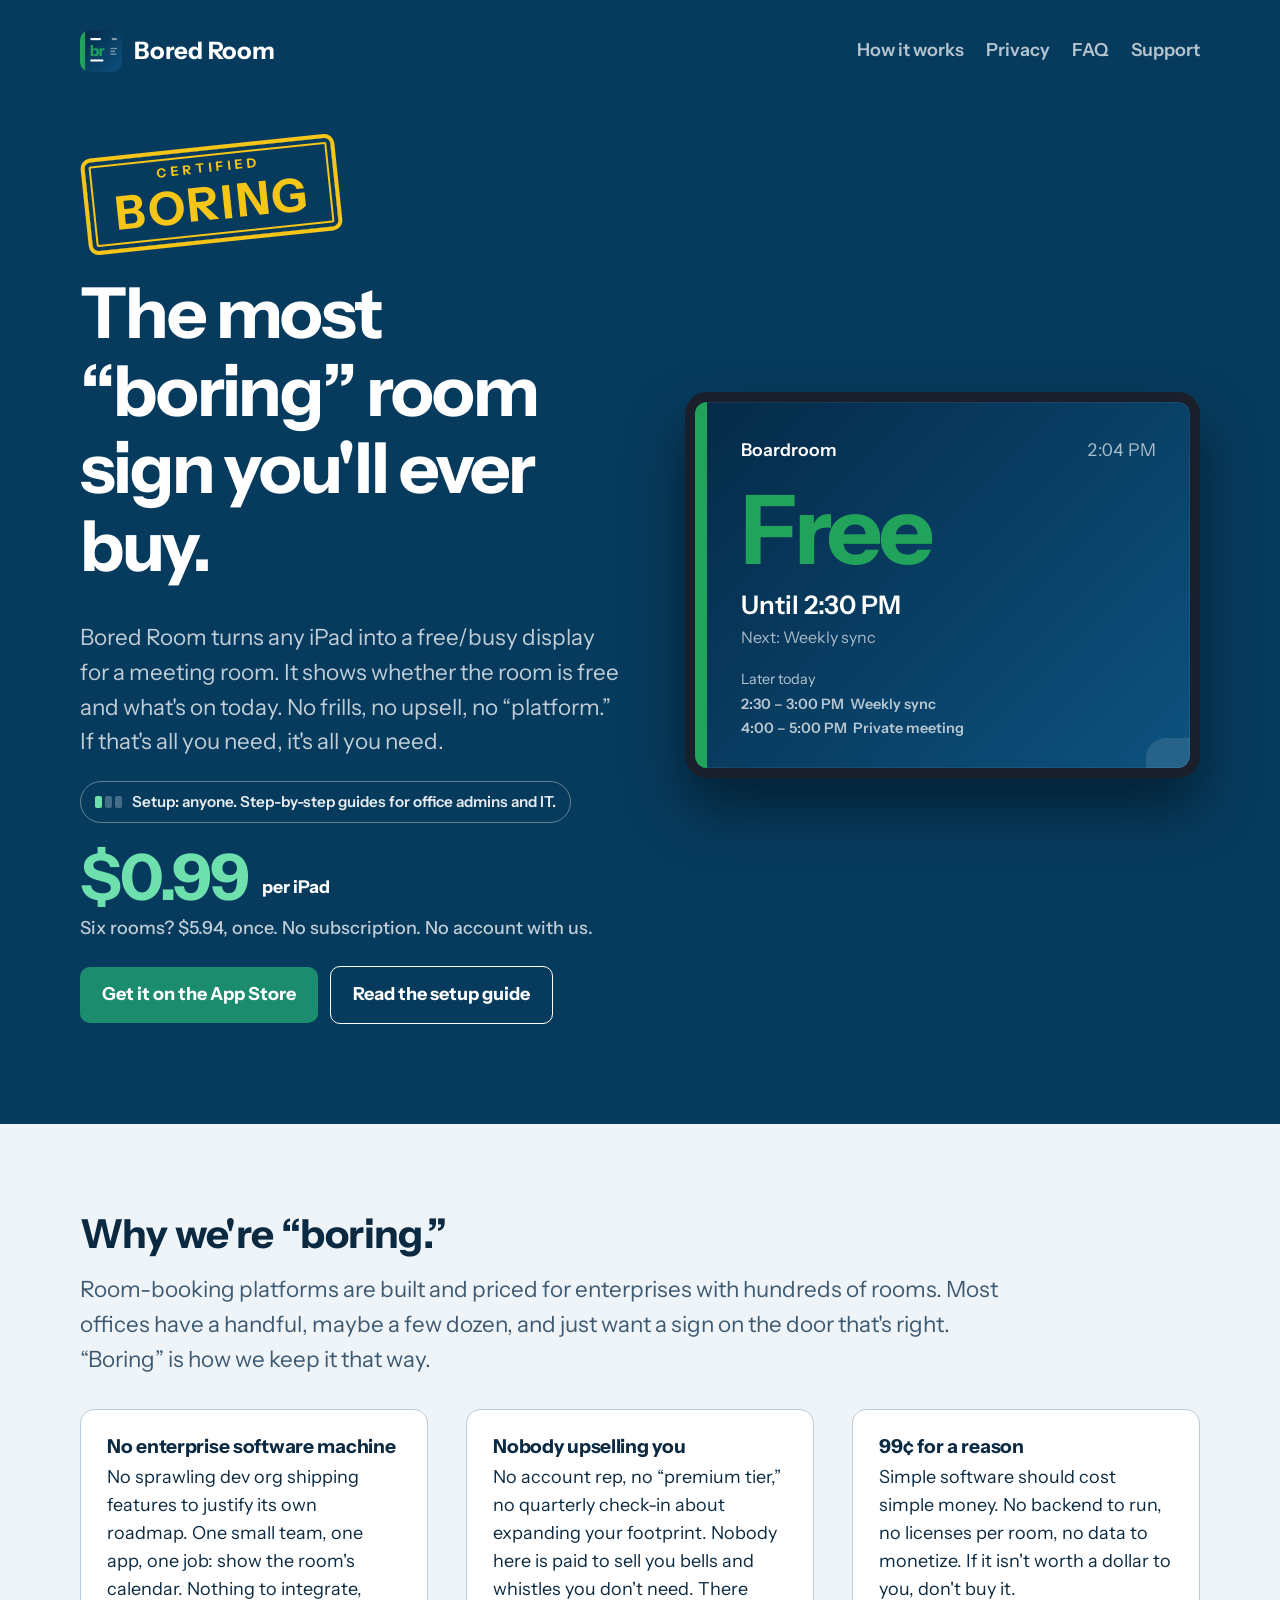
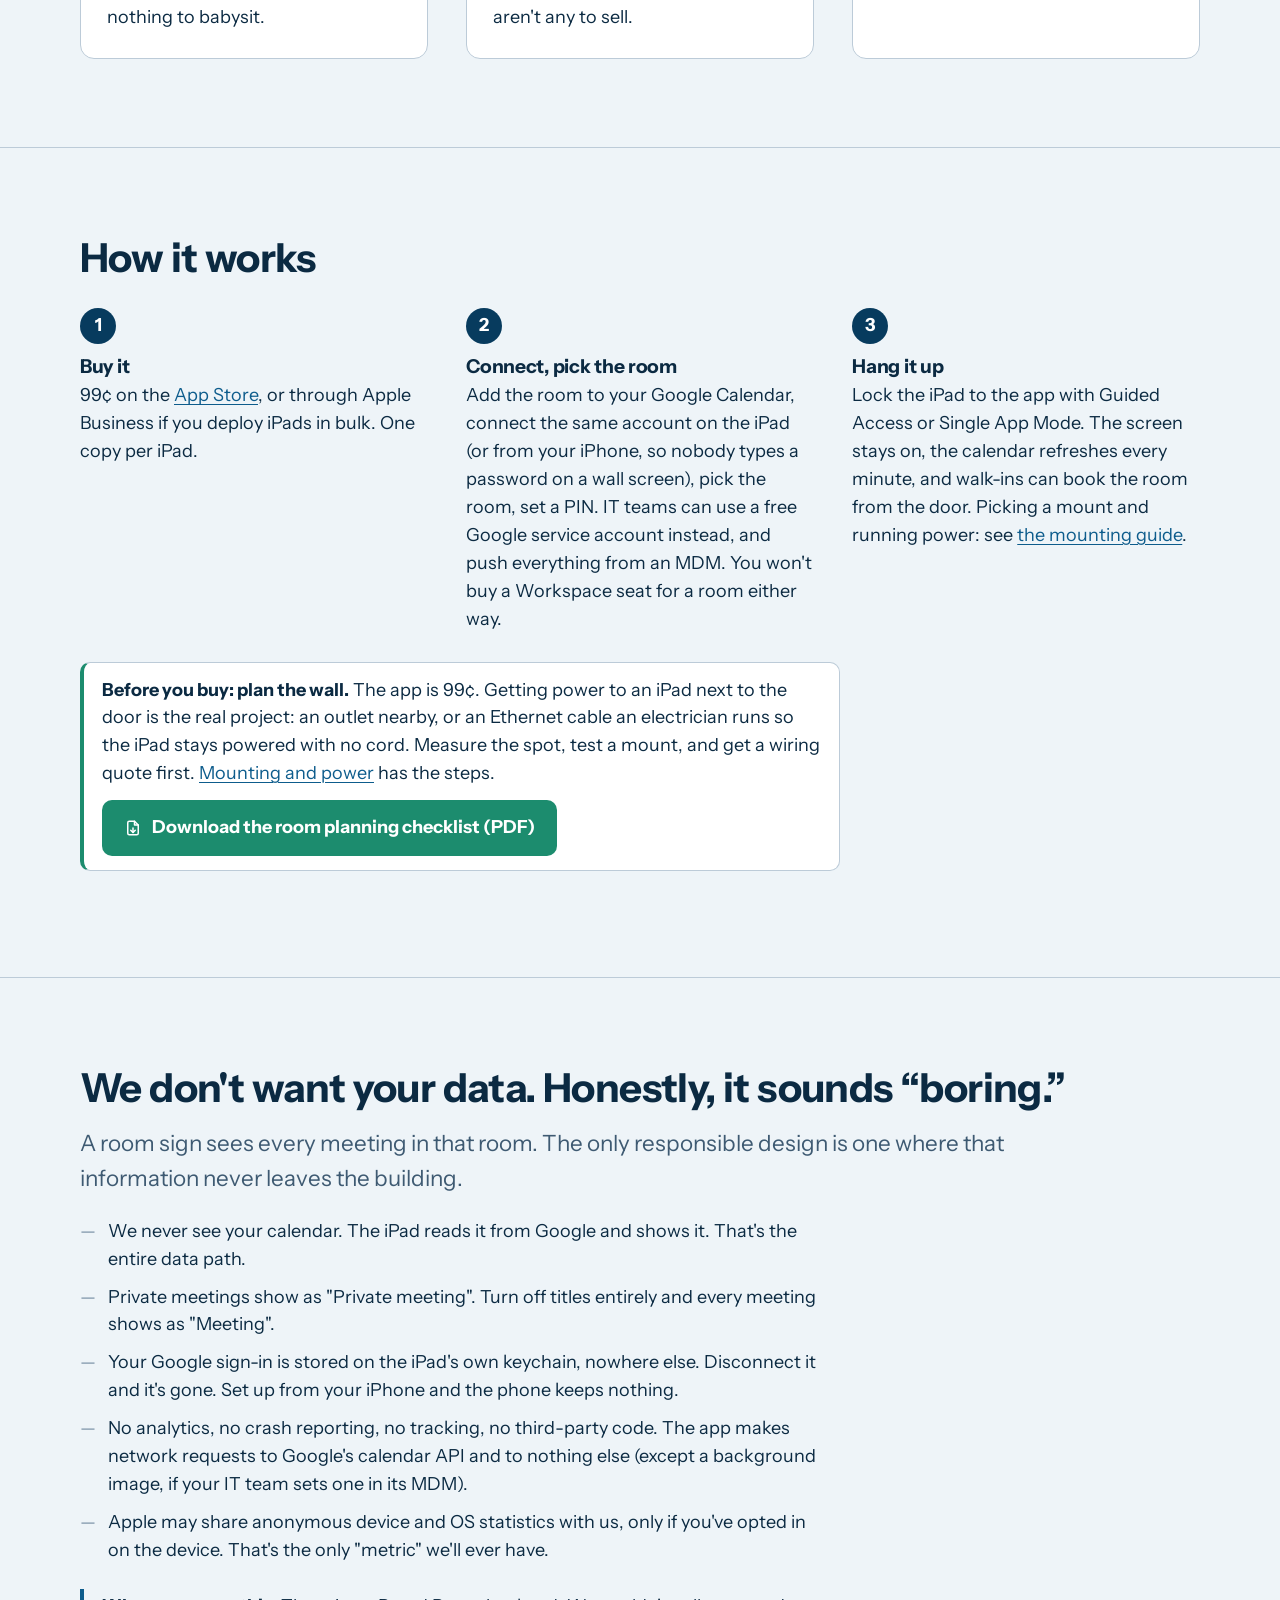
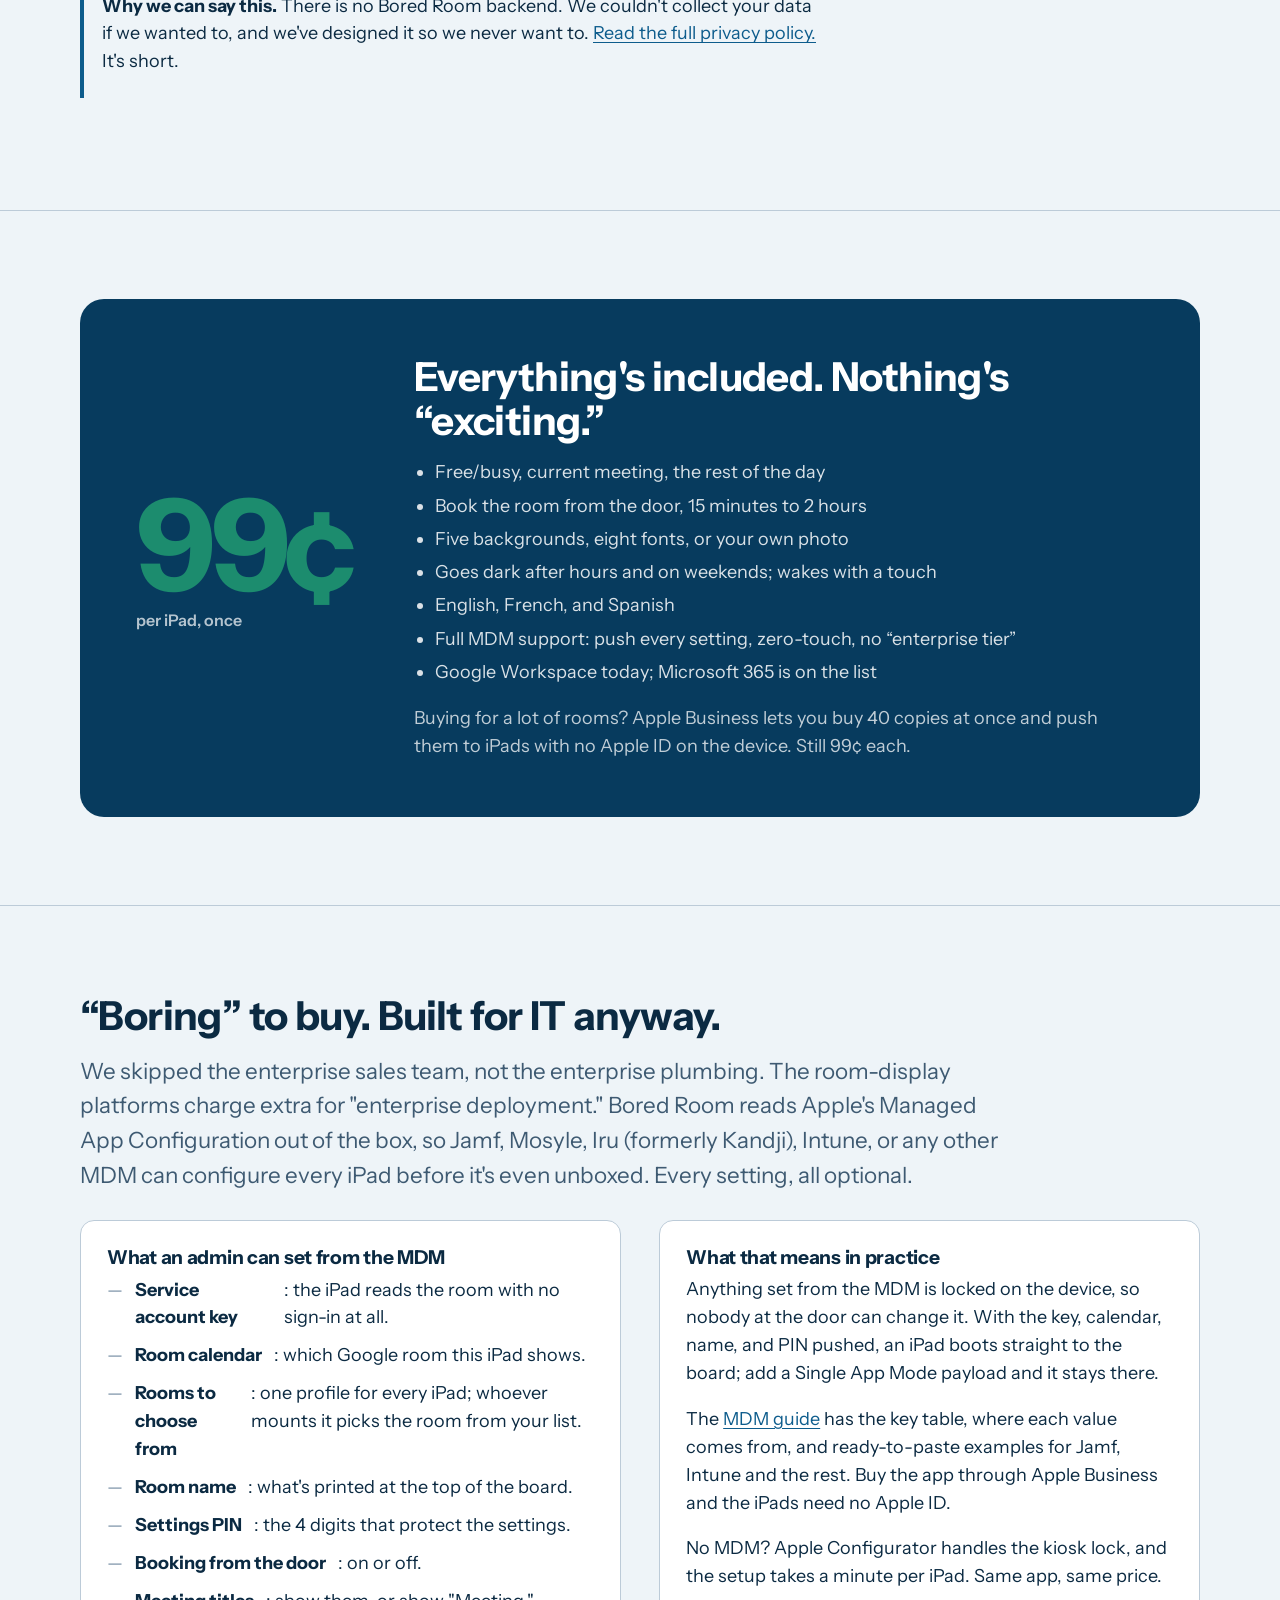
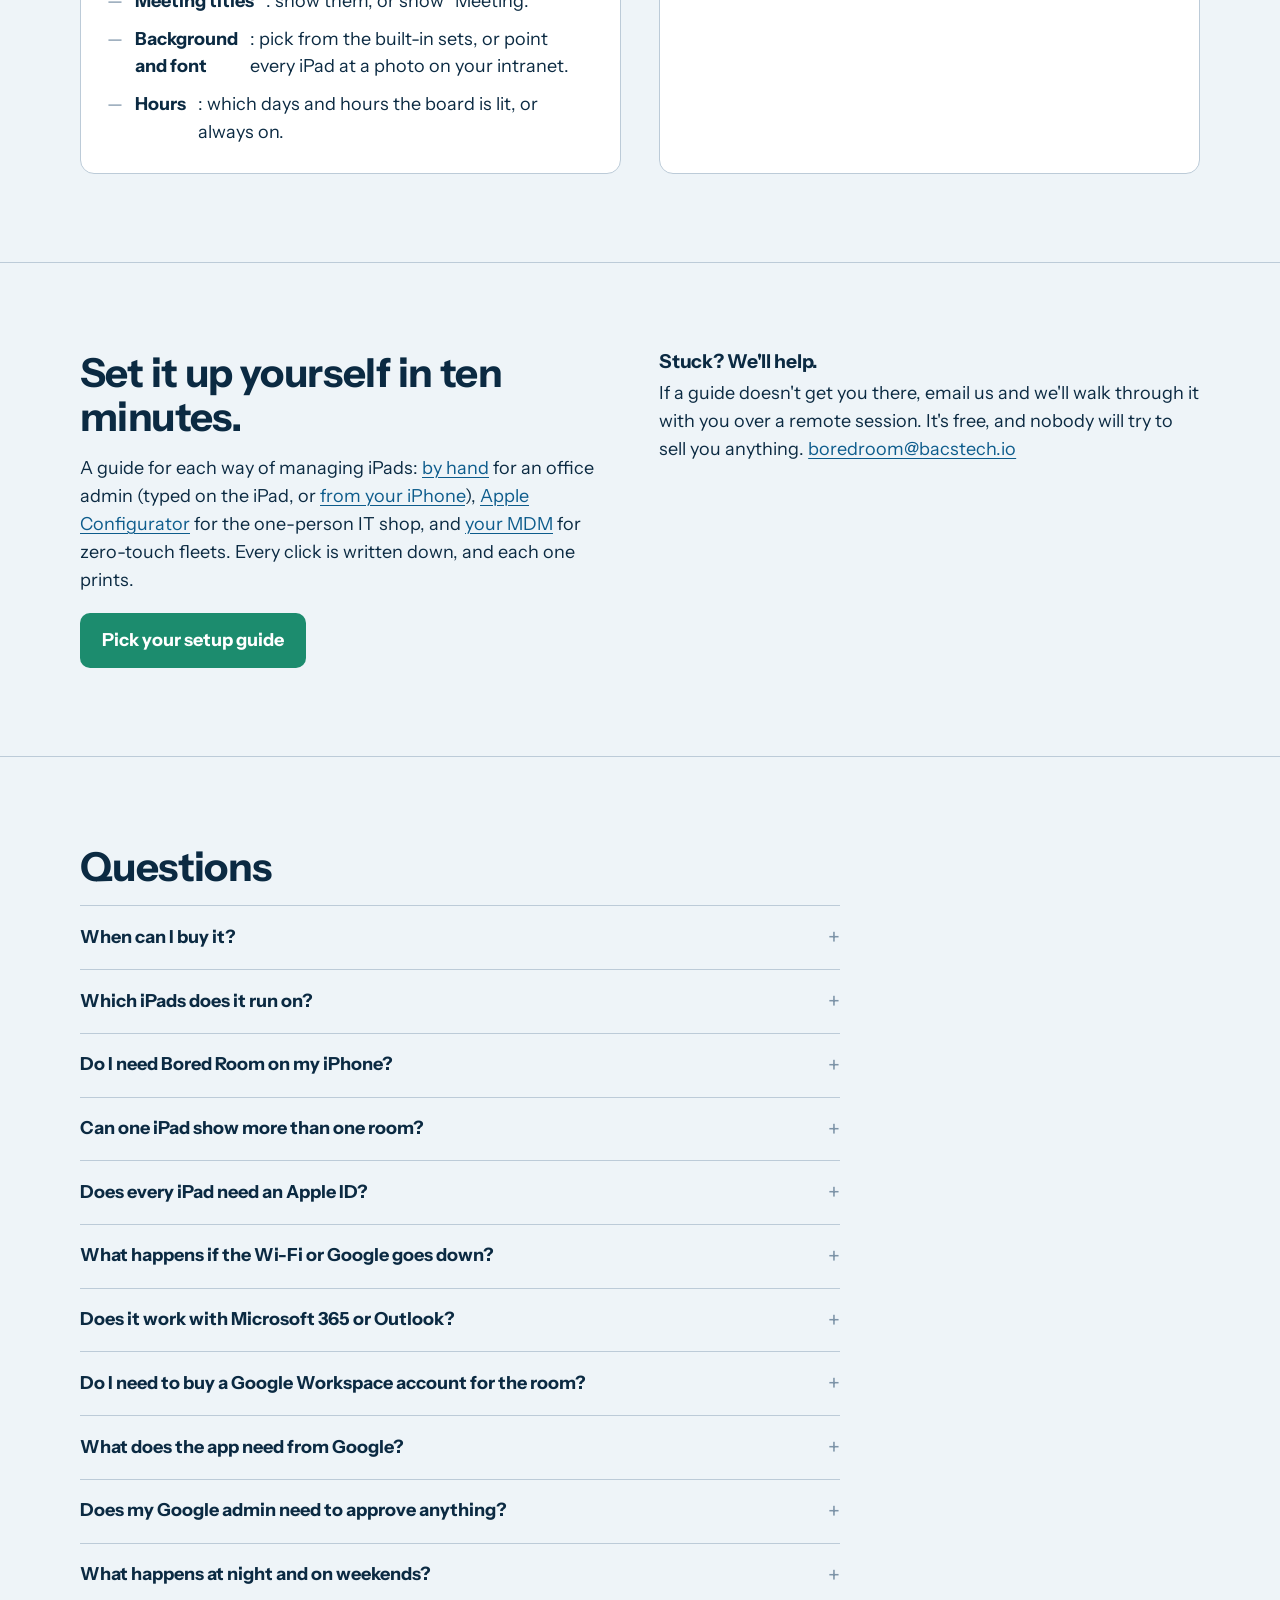
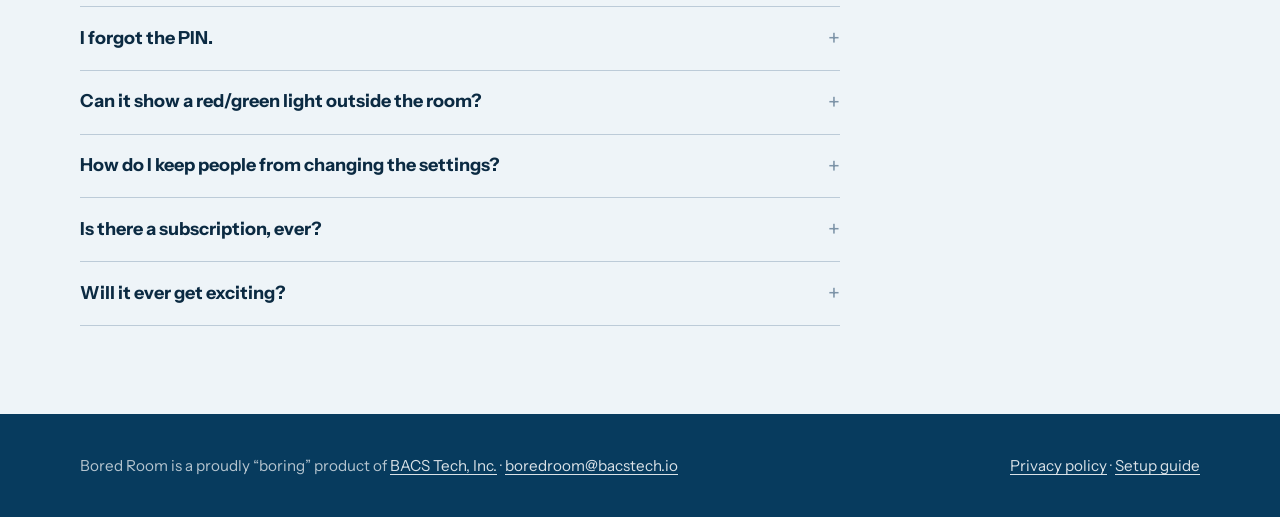
==== commit 27ebb1fd: "SEO basics: sitemap, robots, canonicals, structured data, 404 - robots.txt pointing at a new sitemap" ====
--- a/index.html
+++ b/index.html
@@ -2,7 +2,6 @@
 <html lang="en">
 <head>
 <meta charset="utf-8">
-<meta http-equiv="Content-Security-Policy" content="default-src 'self'; script-src 'none'; object-src 'none'; base-uri 'self'; form-action 'none'">
 <meta name="viewport" content="width=device-width, initial-scale=1">
 <title>Bored Room: 99¢ meeting room display for iPad and Google Calendar</title>
 <meta name="description" content="Turn any iPad into a conference room booking display for Google Calendar. Shows free or busy, today's meetings, and can book the room on the spot. 99¢ once, no subscription, no data collected. MDM-ready.">
@@ -17,10 +16,12 @@
 <meta property="og:image:height" content="627">
 <meta property="og:image:alt" content="Bored Room on an iPad showing a meeting room as Free, next to the headline The most boring room sign you'll ever buy.">
 <meta name="twitter:card" content="summary_large_image">
+<link rel="preconnect" href="https://fonts.googleapis.com">
+<link rel="preconnect" href="https://fonts.gstatic.com" crossorigin>
+<link href="https://fonts.googleapis.com/css2?family=Instrument+Sans:wght@400;600;700&display=swap" rel="stylesheet">
 <link rel="icon" type="image/png" sizes="64x64" href="favicon.png">
 <link rel="apple-touch-icon" href="apple-touch-icon.png">
-<link rel="stylesheet" href="style.css?v=6">
-<link rel="stylesheet" href="/menu.css?v=1">
+<link rel="stylesheet" href="style.css?v=4">
 <script type="application/ld+json">
 {"@context":"https://schema.org","@graph":[
  {"@type":"WebSite","@id":"https://boredroom.space/#website","url":"https://boredroom.space/","name":"Bored Room","publisher":{"@id":"https://boredroom.space/#org"}},
@@ -31,31 +32,18 @@
 <body>
 
 <header class="hero">
-  <div class="wrap u-block">
+  <div class="wrap" style="display:block">
     <div class="top">
-      <details class="switcher">
-        <summary class="brand" aria-label="Bored Room. Switch app"><img src="mark.png" alt="" width="30" height="30"> Bored Room<span class="sw-chev" aria-hidden="true"></span></summary>
-        <div class="sw-menu">
-          <a class="sw-item sw-current" href="/" aria-current="true"><img src="mark.png" alt="" width="36" height="36"><span><b>Bored Room</b><small>Meeting-room sign · iPad</small></span></a>
-          <a class="sw-item" href="https://boredscanner.space"><img src="app-scanner.png" alt="" width="36" height="36"><span><b>Bored Scanner</b><small>Laptop labels to inventory · Soon</small></span></a>
-          <span class="sw-item sw-soon"><img src="app-package.png" alt="" width="36" height="36"><span><b>Bored Package</b><small>Front-desk package log · Soon</small></span></span>
-          <span class="sw-item sw-soon"><img src="app-guest.png" alt="" width="36" height="36"><span><b>Bored Guest</b><small>Visitor sign-in · Soon</small></span></span>
-          <a class="sw-all" href="https://boredsoftware.space">All Bored Software &rarr;</a>
-        </div>
-      </details>
+      <a class="brand" href="/"><img src="mark.png" alt="" width="30" height="30"> Bored Room</a>
       <nav class="nav">
         <a href="#how">How it works</a>
         <a href="#privacy">Privacy</a>
         <a href="#faq">FAQ</a>
         <a href="https://boredsoftware.space/support/room.html">Support</a>
-        <details class="bmenu"><summary>Menu</summary><div class="bmenu-panel"><div class="bmenu-group bmenu-software"><h4><i style="background:#3E5A72"></i>Bored Software</h4><ul><li><a href="https://boredsoftware.space/">Apps</a></li><li><a href="https://boredsoftware.space/news.html">News</a></li><li><a href="https://boredsoftware.space/support/">Support</a></li><li><a href="https://boredsoftware.space/about.html">About</a></li></ul></div><div class="bmenu-group bmenu-room"><h4><i style="background:#1C8C6E"></i>Bored Room</h4><ul><li><a href="https://boredroom.space/" aria-current="page">Home</a></li><li><a href="https://boredroom.space/setup.html">Setup guides</a></li><li><a href="https://boredroom.space/setup-manual.html">By hand / iPhone</a></li><li><a href="https://boredroom.space/setup-configurator.html">Apple Configurator</a></li><li><a href="https://boredroom.space/setup-mdm.html">MDM</a></li><li><a href="https://boredroom.space/setup-service-account.html">Service account</a></li><li><a href="https://boredroom.space/mounting.html">Mounting and power</a></li><li><a href="https://boredroom.space/privacy.html">Privacy</a></li><li><a href="https://boredsoftware.space/support/room.html">Support</a></li></ul></div><div class="bmenu-group bmenu-scanner"><h4><i style="background:#6B3FC4"></i>Bored Scanner</h4><ul><li><a href="https://boredscanner.space/">Home</a></li><li><a href="https://boredscanner.space/scanning.html">Scanning</a></li><li><a href="https://boredscanner.space/compare.html">Compare</a></li><li><a href="https://boredscanner.space/privacy.html">Privacy</a></li><li><a href="https://boredsoftware.space/support/scanner.html">Support</a></li></ul></div><div class="bmenu-group bmenu-package"><h4><i style="background:#1A6FB8"></i>Bored Package <small>Soon</small></h4><ul><li><a href="https://boredpackage.space/">Home</a></li><li><a href="https://boredsoftware.space/support/package.html">Support</a></li></ul></div><div class="bmenu-group bmenu-guest"><h4><i style="background:#C2510F"></i>Bored Guest <small>Soon</small></h4><ul><li><a href="https://boredguest.space/">Home</a></li><li><a href="https://boredsoftware.space/support/guest.html">Support</a></li></ul></div></div></details>
-        
-        
-        
       </nav>
     </div>
   </div>
-  <div class="wrap u-mt-fluid">
+  <div class="wrap" style="margin-top: clamp(24px, 5vw, 56px)">
     <div>
       <div class="stamp" role="img" aria-label="Certified boring"><span class="stamp-top">Certified</span><span class="stamp-main">Boring</span></div>
       <h1>The most “boring” room sign you'll ever buy.</h1>
@@ -66,7 +54,6 @@
         <a class="cta" href="https://apps.apple.com/app/id6822410239">Get it on the App Store</a>
         <a class="cta ghost" href="setup.html">Read the setup guide</a>
       </div>
-      <p class="small" style="margin-top:14px; opacity:.8">Version 1.1. The board runs on iPad (iPadOS 17 or later). New in 1.1: <a href="setup-manual.html#iphone" style="color:inherit">set it up from your iPhone</a>.</p>
     </div>
     <div class="board" aria-label="Example of the Bored Room display showing the room is free">
       <div class="band"></div>
@@ -86,7 +73,7 @@
   <div class="wrap">
     <h2>Why we're “boring.”</h2>
     <p class="lede">Room-booking platforms are built and priced for enterprises with hundreds of rooms. Most offices have a handful, maybe a few dozen, and just want a sign on the door that's right. “Boring” is how we keep it that way.</p>
-    <div class="grid-3 u-mt-32">
+    <div class="grid-3" style="margin-top:32px">
       <div class="card">
         <h3>No enterprise software machine</h3>
         <p>No sprawling dev org shipping features to justify its own roadmap. One small team, one app, one job: show the room's calendar. Nothing to integrate, nothing to babysit.</p>
@@ -120,9 +107,9 @@
         <p>Lock the iPad to the app with Guided Access or Single App Mode. The screen stays on, the calendar refreshes every minute, and walk-ins can book the room from the door. Picking a mount and running power: see <a href="mounting.html">the mounting guide</a>.</p>
       </li>
     </ol>
-    <div class="note u-mt-28">
+    <div class="note" style="margin-top:28px">
       <p><strong>Before you buy: plan the wall.</strong> The app is 99¢. Getting power to an iPad next to the door is the real project: an outlet nearby, or an Ethernet cable an electrician runs so the iPad stays powered with no cord. Measure the spot, test a mount, and get a wiring quote first. <a href="mounting.html">Mounting and power</a> has the steps.</p>
-      <div class="cta-row u-mt-12"><a class="cta" href="mounting-checklist.pdf" download><svg width="18" height="18" viewBox="0 0 24 24" fill="none" stroke="currentColor" stroke-width="2" stroke-linecap="round" stroke-linejoin="round" aria-hidden="true"><path d="M14 3H7a2 2 0 0 0-2 2v14a2 2 0 0 0 2 2h10a2 2 0 0 0 2-2V8z"></path><path d="M14 3v5h5"></path><path d="M12 12v6"></path><path d="M9 15l3 3 3-3"></path></svg> Download the room planning checklist (PDF)</a></div>
+      <div class="cta-row" style="margin-top:12px"><a class="cta" href="mounting-checklist.pdf" download><svg width="18" height="18" viewBox="0 0 24 24" fill="none" stroke="currentColor" stroke-width="2" stroke-linecap="round" stroke-linejoin="round" aria-hidden="true"><path d="M14 3H7a2 2 0 0 0-2 2v14a2 2 0 0 0 2 2h10a2 2 0 0 0 2-2V8z"></path><path d="M14 3v5h5"></path><path d="M12 12v6"></path><path d="M9 15l3 3 3-3"></path></svg> Download the room planning checklist (PDF)</a></div>
     </div>
   </div>
 </section>
@@ -149,7 +136,7 @@
     <div class="pricing">
       <div class="big">99¢<small>per iPad, once</small></div>
       <div>
-        <h2 class="u-white">Everything's included. Nothing's “exciting.”</h2>
+        <h2 style="color:#fff">Everything's included. Nothing's “exciting.”</h2>
         <ul>
           <li>Free/busy, current meeting, the rest of the day</li>
           <li>Book the room from the door, 15 minutes to 2 hours</li>
@@ -159,7 +146,7 @@
           <li>Full MDM support: push every setting, zero-touch, no “enterprise tier”</li>
           <li>Google Workspace today; Microsoft 365 is on the list</li>
         </ul>
-        <p class="u-m-18-0-0">Buying for a lot of rooms? Apple Business lets you buy 40 copies at once and push them to iPads with no Apple ID on the device. Still 99¢ each.</p>
+        <p style="margin:18px 0 0">Buying for a lot of rooms? Apple Business lets you buy 40 copies at once and push them to iPads with no Apple ID on the device. Still 99¢ each.</p>
       </div>
     </div>
   </div>
@@ -170,10 +157,10 @@
   <div class="wrap">
     <h2>“Boring” to buy. Built for IT anyway.</h2>
     <p class="lede">We skipped the enterprise sales team, not the enterprise plumbing. The room-display platforms charge extra for "enterprise deployment." Bored Room reads Apple's Managed App Configuration out of the box, so Jamf, Mosyle, Iru (formerly Kandji), Intune, or any other MDM can configure every iPad before it's even unboxed. Every setting, all optional.</p>
-    <div class="grid-2 u-mt-28">
+    <div class="grid-2" style="margin-top:28px">
       <div class="card">
         <h3>What an admin can set from the MDM</h3>
-        <ul class="nots u-mt-8">
+        <ul class="nots" style="margin-top:8px">
           <li><strong>Service account key</strong>: the iPad reads the room with no sign-in at all.</li>
           <li><strong>Room calendar</strong>: which Google room this iPad shows.</li>
           <li><strong>Rooms to choose from</strong>: one profile for every iPad; whoever mounts it picks the room from your list.</li>
@@ -214,11 +201,11 @@
     <h2>Questions</h2>
     <details>
       <summary>When can I buy it?</summary>
-      <p>Now. Bored Room 1.1 is <a href="https://apps.apple.com/app/id6822410239">on the App Store</a> for 99¢ per iPad, or through Apple Business if you deploy iPads in bulk. Plan the wall and power with the setup guides first.</p>
-    </details>
-    <details>
-      <summary>Which iPads does it run on? And iPhone?</summary>
-      <p>The board runs on any iPad on iPadOS 17 or later. An older iPad you already own is fine; the app is light. It works in landscape and portrait. Since 1.1 the same app also installs on iPhone (iOS 17 or later), where it's a setup remote for your iPads, not a board. <a href="setup.html#iphone-app">Do you need it?</a></p>
+      <p>Now. Bored Room is <a href="https://apps.apple.com/app/id6822410239">on the App Store</a> for 99¢ per iPad, or through Apple Business if you deploy iPads in bulk. Plan the wall and power with the setup guides first.</p>
+    </details>
+    <details>
+      <summary>Which iPads does it run on?</summary>
+      <p>Any iPad on iPadOS 17 or later. An older iPad you already own is fine; the app is light. It works in landscape and portrait.</p>
     </details>
     <details id="faq-iphone">
       <summary>Do I need Bored Room on my iPhone?</summary>
@@ -286,7 +273,6 @@
 <footer>
   <div class="wrap">
     <div>Bored Room is a proudly “boring” product of <a href="https://www.bacstech.io">BACS Tech, Inc.</a> &middot; <a href="mailto:boredroom@bacstech.io">boredroom@bacstech.io</a></div>
-    <div class="ver">Bored Room 1.1 &middot; iPad (iPadOS 17+), set up from iPhone (iOS 17+) &middot; <a href="https://apps.apple.com/app/id6822410239">App Store</a></div>
     <div><a href="privacy.html">Privacy policy</a> &middot; <a href="setup.html">Setup guide</a></div>
   </div>
 </footer>
--- a/style.css
+++ b/style.css
@@ -1,12 +1,3 @@
-/* Instrument Sans, self-hosted (SIL OFL 1.1, see fonts/OFL.txt). One variable file per
-   subset; declared at the three weights the pages have always loaded: 400, 600, 700. */
-@font-face { font-family: "Instrument Sans"; font-style: normal; font-weight: 400; font-stretch: 100%; font-display: swap; src: url("fonts/instrument-sans-latin-ext.woff2") format("woff2"); unicode-range: U+0100-02BA, U+02BD-02C5, U+02C7-02CC, U+02CE-02D7, U+02DD-02FF, U+0304, U+0308, U+0329, U+1D00-1DBF, U+1E00-1E9F, U+1EF2-1EFF, U+2020, U+20A0-20AB, U+20AD-20C4, U+2113, U+2C60-2C7F, U+A720-A7FF; }
-@font-face { font-family: "Instrument Sans"; font-style: normal; font-weight: 400; font-stretch: 100%; font-display: swap; src: url("fonts/instrument-sans-latin.woff2") format("woff2"); unicode-range: U+0000-00FF, U+0131, U+0152-0153, U+02BB-02BC, U+02C6, U+02DA, U+02DC, U+0304, U+0308, U+0329, U+2000-206F, U+20AC, U+2122, U+2191, U+2193, U+2212, U+2215, U+FEFF, U+FFFD; }
-@font-face { font-family: "Instrument Sans"; font-style: normal; font-weight: 600; font-stretch: 100%; font-display: swap; src: url("fonts/instrument-sans-latin-ext.woff2") format("woff2"); unicode-range: U+0100-02BA, U+02BD-02C5, U+02C7-02CC, U+02CE-02D7, U+02DD-02FF, U+0304, U+0308, U+0329, U+1D00-1DBF, U+1E00-1E9F, U+1EF2-1EFF, U+2020, U+20A0-20AB, U+20AD-20C4, U+2113, U+2C60-2C7F, U+A720-A7FF; }
-@font-face { font-family: "Instrument Sans"; font-style: normal; font-weight: 600; font-stretch: 100%; font-display: swap; src: url("fonts/instrument-sans-latin.woff2") format("woff2"); unicode-range: U+0000-00FF, U+0131, U+0152-0153, U+02BB-02BC, U+02C6, U+02DA, U+02DC, U+0304, U+0308, U+0329, U+2000-206F, U+20AC, U+2122, U+2191, U+2193, U+2212, U+2215, U+FEFF, U+FFFD; }
-@font-face { font-family: "Instrument Sans"; font-style: normal; font-weight: 700; font-stretch: 100%; font-display: swap; src: url("fonts/instrument-sans-latin-ext.woff2") format("woff2"); unicode-range: U+0100-02BA, U+02BD-02C5, U+02C7-02CC, U+02CE-02D7, U+02DD-02FF, U+0304, U+0308, U+0329, U+1D00-1DBF, U+1E00-1E9F, U+1EF2-1EFF, U+2020, U+20A0-20AB, U+20AD-20C4, U+2113, U+2C60-2C7F, U+A720-A7FF; }
-@font-face { font-family: "Instrument Sans"; font-style: normal; font-weight: 700; font-stretch: 100%; font-display: swap; src: url("fonts/instrument-sans-latin.woff2") format("woff2"); unicode-range: U+0000-00FF, U+0131, U+0152-0153, U+02BB-02BC, U+02C6, U+02DA, U+02DC, U+0304, U+0308, U+0329, U+2000-206F, U+20AC, U+2122, U+2191, U+2193, U+2212, U+2215, U+FEFF, U+FFFD; }
-
 /* The Bored Room — boredroom.space
    Palette: Ocean. Swap the tokens below to re-skin the whole site. */
 
@@ -353,46 +344,3 @@
   .ipd-down div:first-child { display: none; }
 }
 @media print { .ipd-what { background: none; color: var(--ink); border: 1px solid var(--chrome); } .ipd-what strong { color: var(--ink); } }
-
-/* App switcher: the brand opens a menu of the Bored Software apps. <details>, so no JavaScript. */
-.switcher { position: relative; z-index: 20; border: 0; padding: 0; max-width: none; }
-.switcher:last-of-type { border: 0; }
-.switcher > summary.brand { cursor: pointer; list-style: none; justify-content: flex-start; padding: 0; }
-.switcher > summary.brand::after { content: none; }
-.switcher > summary::-webkit-details-marker { display: none; }
-.sw-chev { width: 9px; height: 9px; border-right: 2.5px solid currentColor; border-bottom: 2.5px solid currentColor; transform: translateY(-3px) rotate(45deg); opacity: .6; margin-left: 2px; transition: transform .15s; }
-.switcher[open] .sw-chev { transform: translateY(2px) rotate(-135deg); }
-.sw-menu { position: absolute; top: calc(100% + 10px); left: 0; width: min(330px, calc(100vw - 2 * var(--gutter))); background: var(--white); color: var(--ink); border: 1px solid var(--chrome); border-radius: var(--radius); box-shadow: 0 18px 40px rgba(7,59,94,.25); padding: 8px; display: grid; gap: 2px; }
-.sw-item { display: flex; align-items: center; gap: 12px; padding: 10px; border-radius: 10px; text-decoration: none; color: var(--ink); }
-.sw-item img { width: 36px; height: 36px; border-radius: 9px; flex: none; }
-.sw-item span { display: grid; line-height: 1.25; }
-.sw-item b { font-size: 1rem; }
-.sw-item small { font-size: .82rem; color: var(--ink-2); }
-a.sw-item:hover { background: var(--paper); color: var(--ink); }
-.sw-current { background: var(--paper); box-shadow: inset 3px 0 0 var(--accent); }
-.sw-soon { opacity: .55; }
-.sw-all { display: block; padding: 10px; margin-top: 4px; border-top: 1px solid var(--paper-2); font-weight: 600; font-size: .92rem; text-decoration: none; color: var(--ocean); }
-@media print { .switcher .sw-menu, .sw-chev { display: none; } }
-
-/* One-off spacing and colour tweaks. These were inline style attributes; they live here so the
-   Content-Security-Policy can forbid inline styles. !important keeps the precedence they had inline. */
-.u-mt-2-5em { margin-top: 2.5em !important; }
-.u-mt-1-4em { margin-top: 1.4em !important; }
-.u-mt-8 { margin-top: 8px !important; }
-.u-mt-12 { margin-top: 12px !important; }
-.u-mt-28 { margin-top: 28px !important; }
-.u-mt-32 { margin-top: 32px !important; }
-.u-mt-36 { margin-top: 36px !important; }
-.u-mt-fluid { margin-top: clamp(24px, 5vw, 56px) !important; }
-.u-m-18-0-0 { margin: 18px 0 0 !important; }
-.u-m-24-0-8 { margin: 24px 0 8px !important; }
-.u-my-16 { margin: 16px 0 !important; }
-.u-my-8 { margin: 8px 0 !important; }
-.u-my-10 { margin: 10px 0 !important; }
-.u-pl-1-3em { padding-left: 1.3em !important; }
-.u-block { display: block !important; }
-.u-white { color: #fff !important; }
-.u-bl-midnight { border-left-color: var(--midnight) !important; }
-
-/* Version line in the footer (Bored Room 1.1 and later) */
-footer .ver { flex-basis: 100%; font-size: .85rem; opacity: .8; }
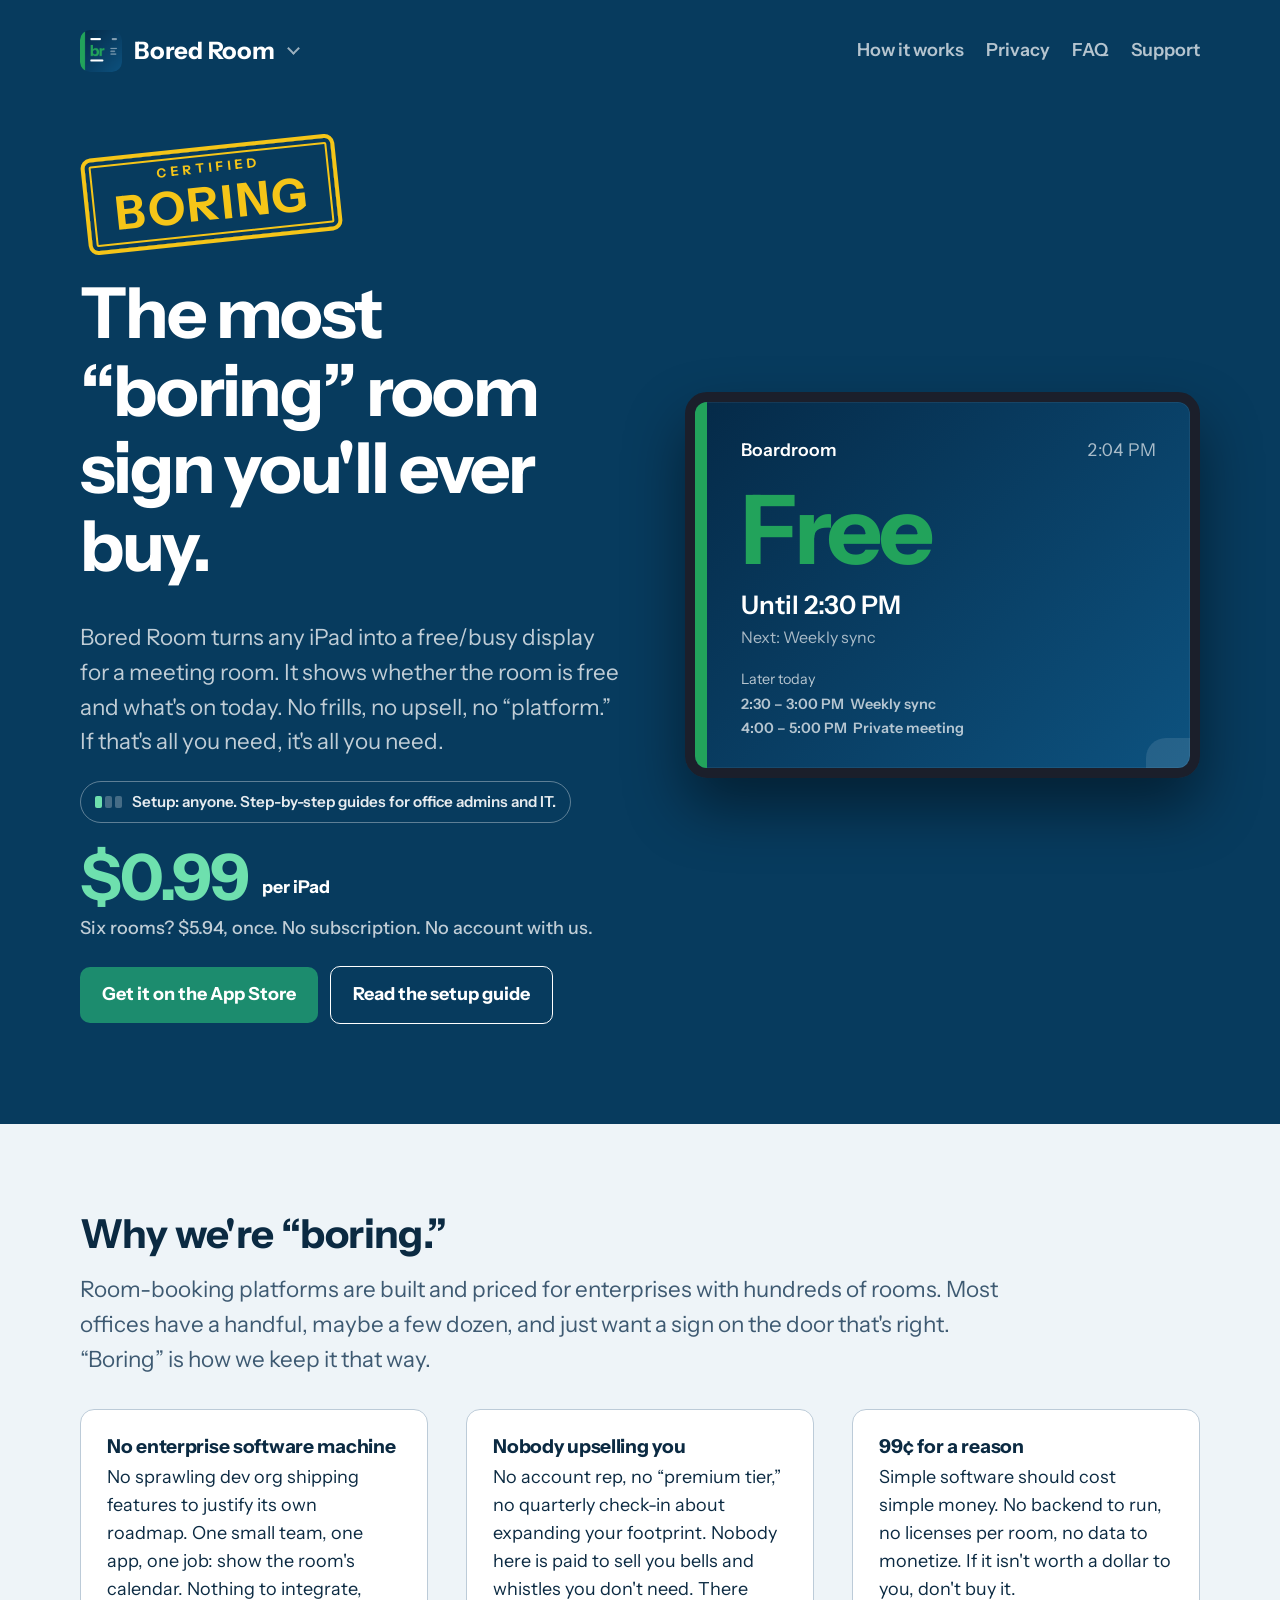
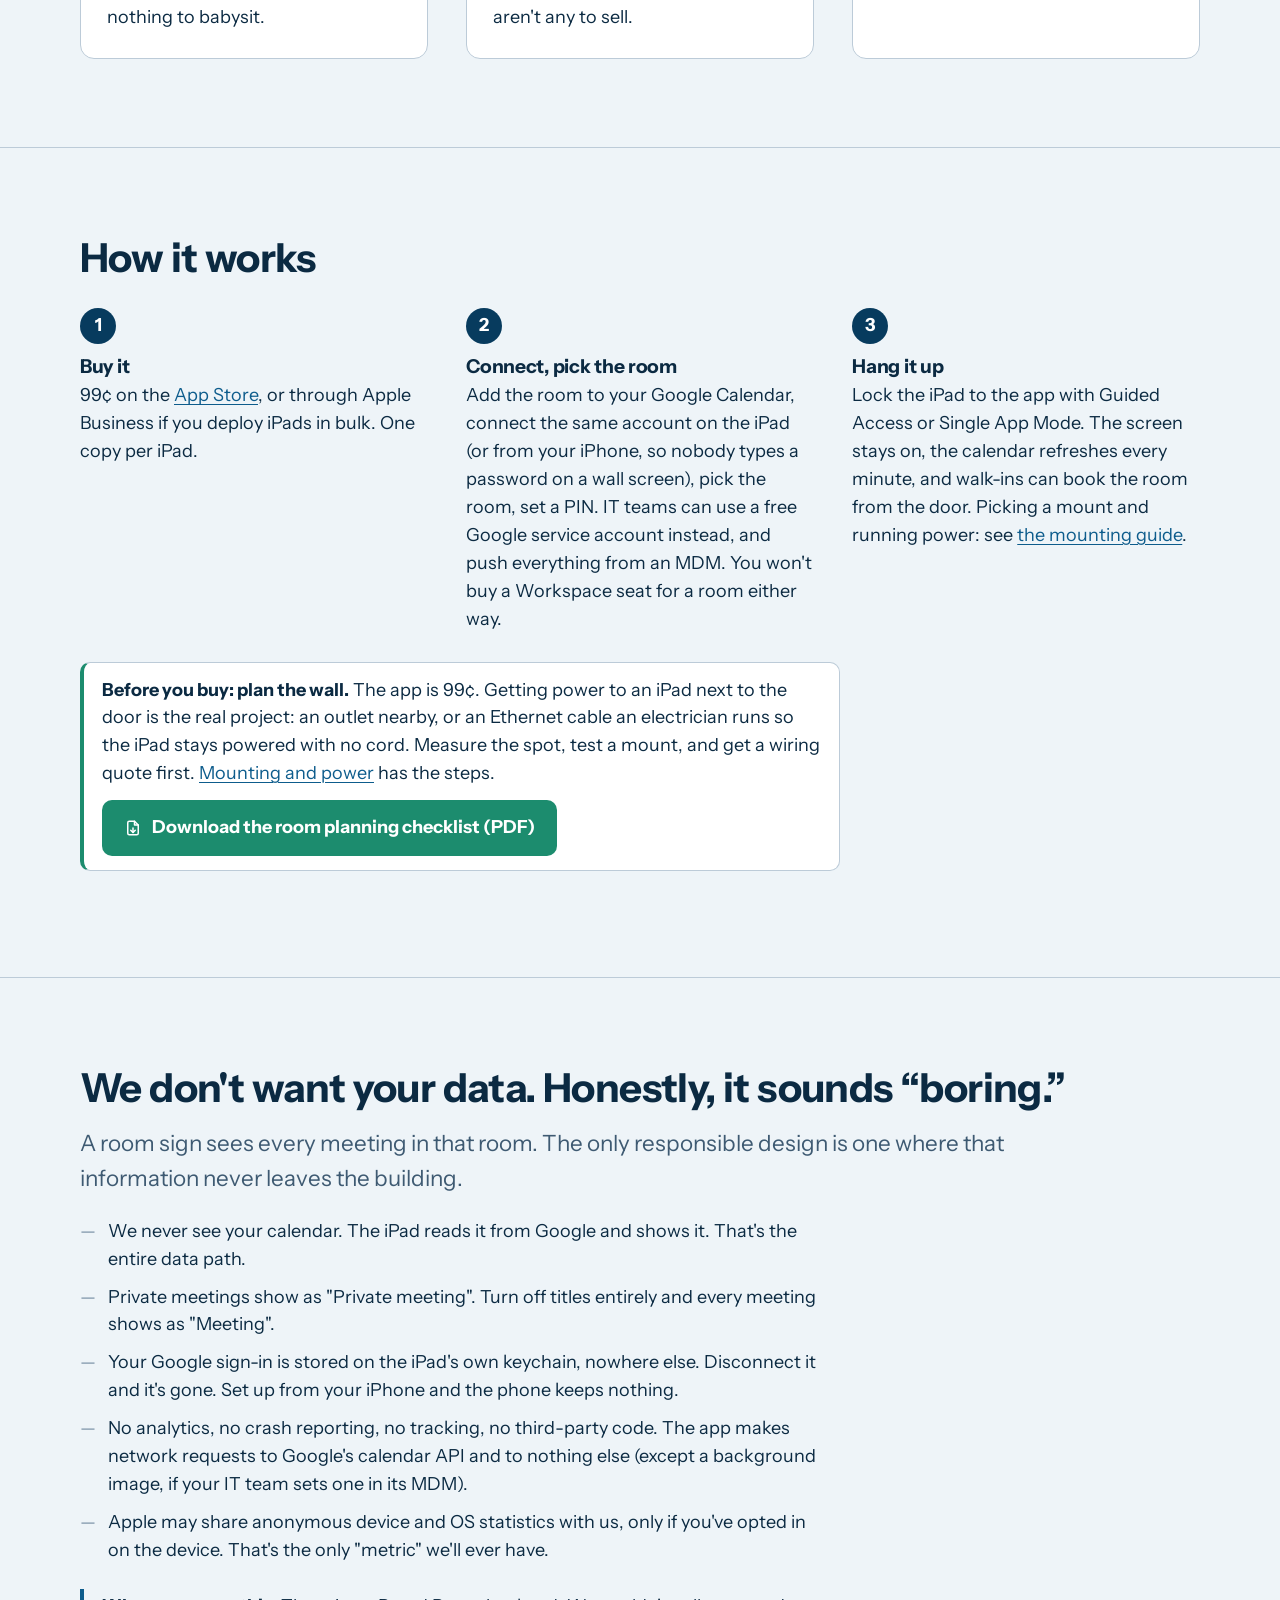
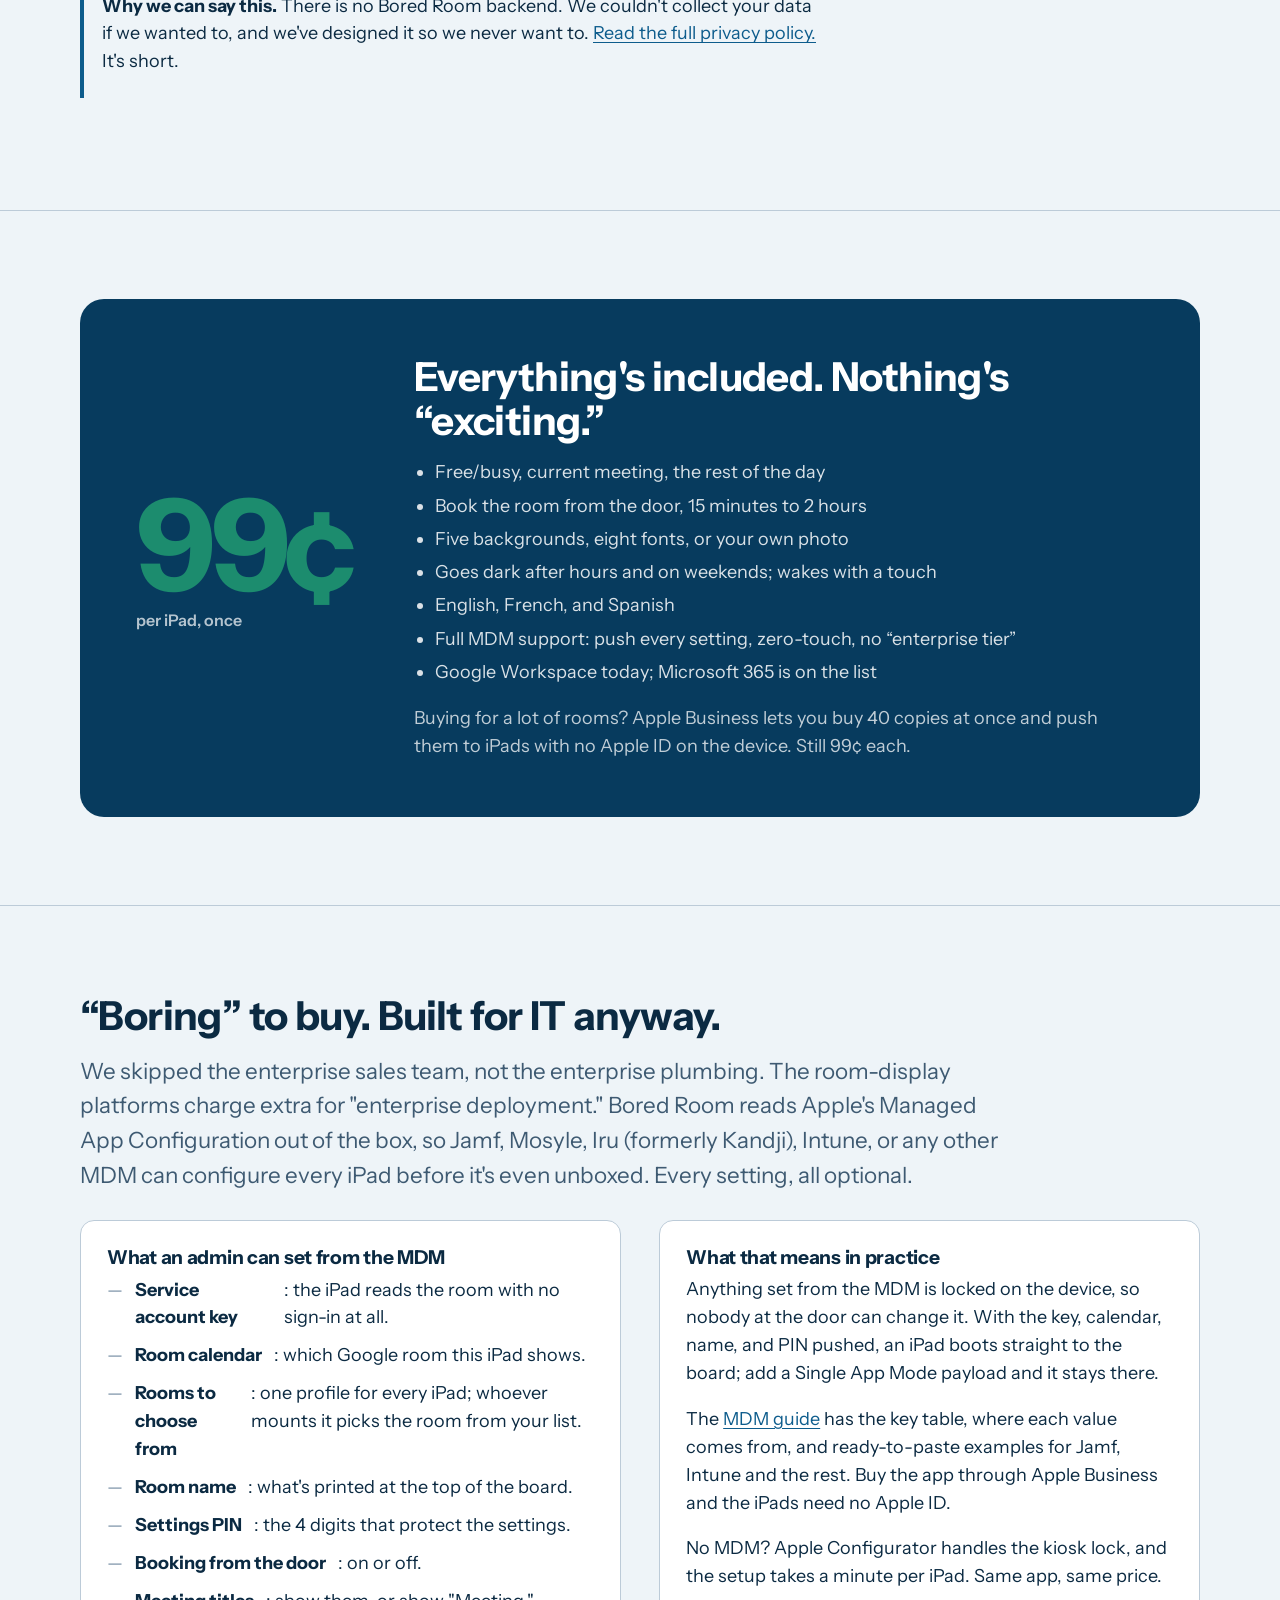
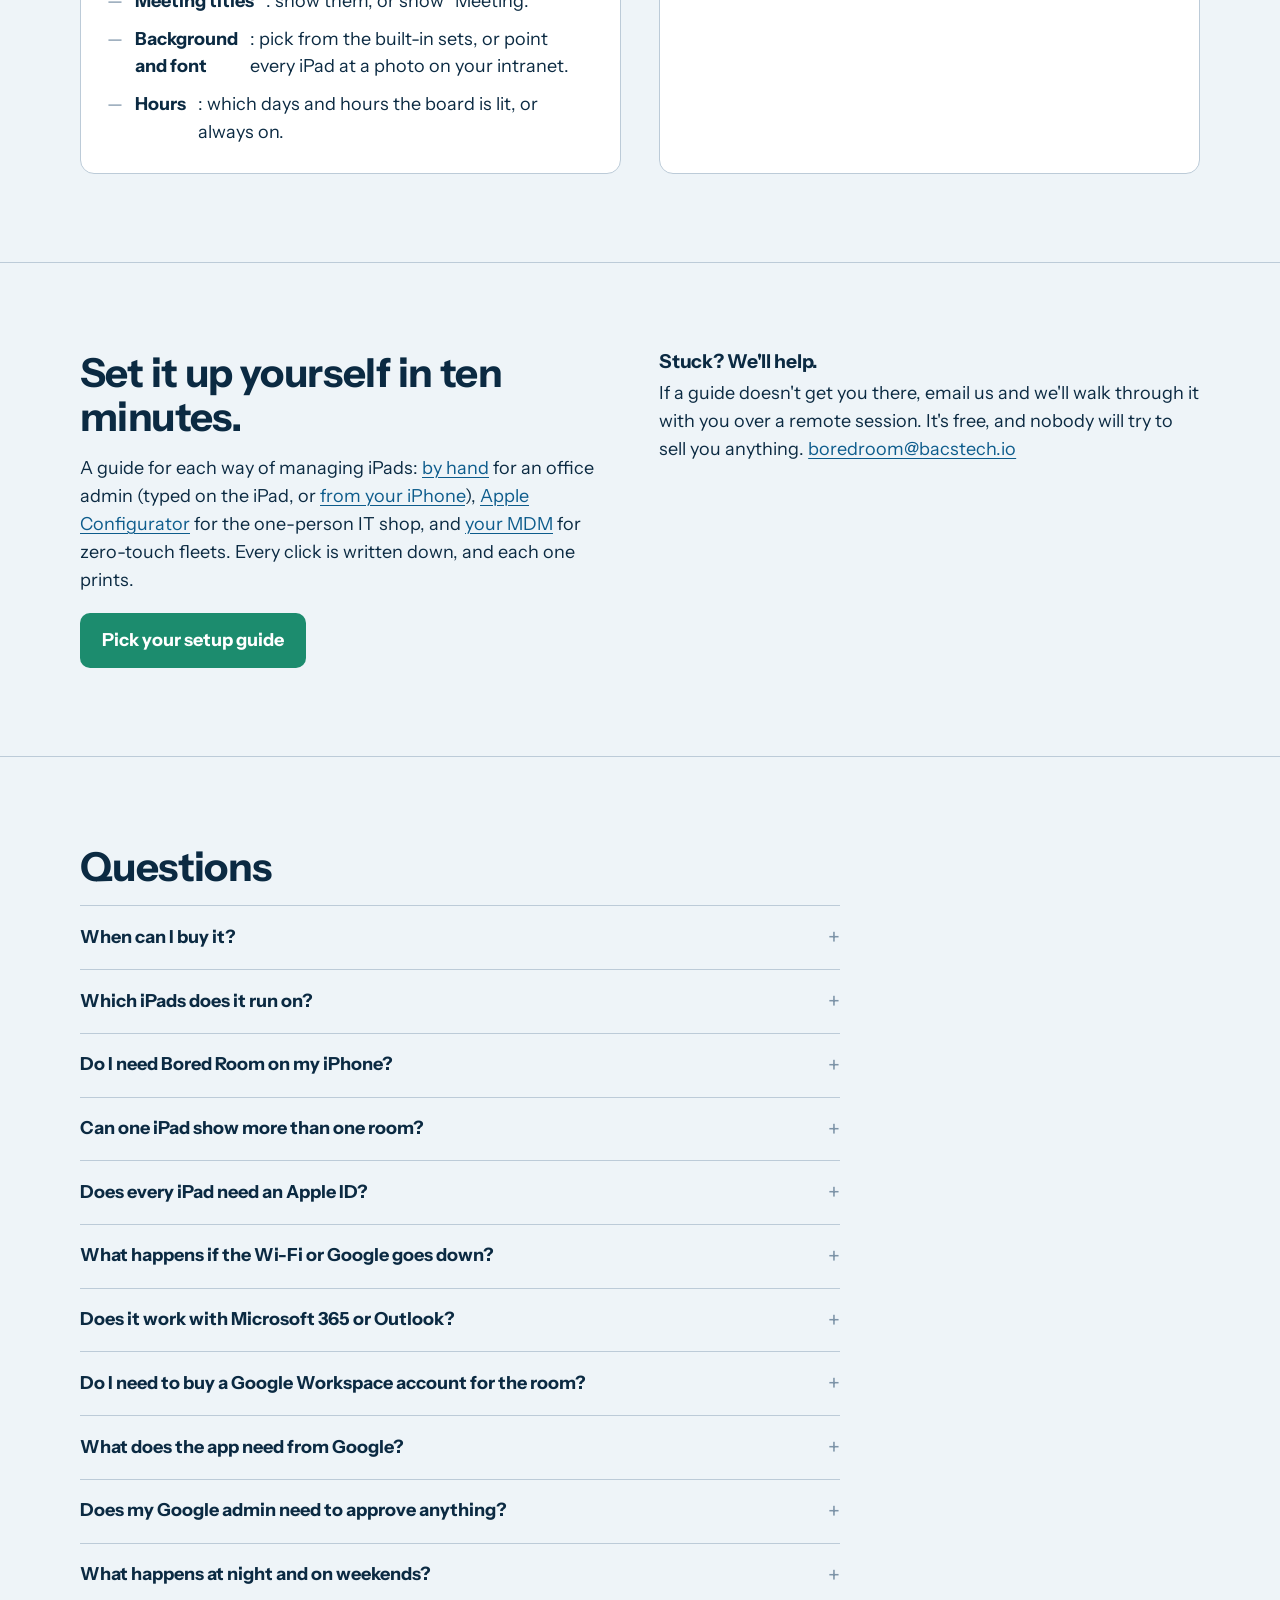
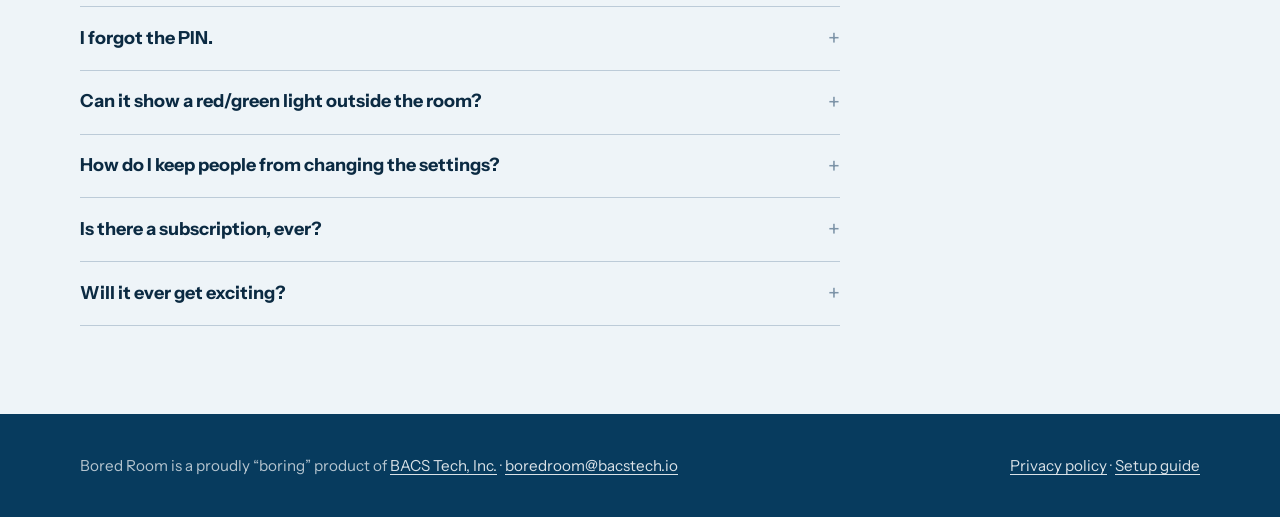
==== commit 3b0e6561: "App switcher in the header on every page The Bored Room brand opens a menu of the Bored Software app" ====
--- a/index.html
+++ b/index.html
@@ -21,7 +21,7 @@
 <link href="https://fonts.googleapis.com/css2?family=Instrument+Sans:wght@400;600;700&display=swap" rel="stylesheet">
 <link rel="icon" type="image/png" sizes="64x64" href="favicon.png">
 <link rel="apple-touch-icon" href="apple-touch-icon.png">
-<link rel="stylesheet" href="style.css?v=4">
+<link rel="stylesheet" href="style.css?v=5">
 <script type="application/ld+json">
 {"@context":"https://schema.org","@graph":[
  {"@type":"WebSite","@id":"https://boredroom.space/#website","url":"https://boredroom.space/","name":"Bored Room","publisher":{"@id":"https://boredroom.space/#org"}},
@@ -34,7 +34,16 @@
 <header class="hero">
   <div class="wrap" style="display:block">
     <div class="top">
-      <a class="brand" href="/"><img src="mark.png" alt="" width="30" height="30"> Bored Room</a>
+      <details class="switcher">
+        <summary class="brand" aria-label="Bored Room. Switch app"><img src="mark.png" alt="" width="30" height="30"> Bored Room<span class="sw-chev" aria-hidden="true"></span></summary>
+        <div class="sw-menu">
+          <a class="sw-item sw-current" href="/" aria-current="true"><img src="mark.png" alt="" width="36" height="36"><span><b>Bored Room</b><small>Meeting-room sign · iPad</small></span></a>
+          <a class="sw-item" href="https://boredscanner.space"><img src="app-scanner.png" alt="" width="36" height="36"><span><b>Bored Scanner</b><small>Laptop labels to inventory · Soon</small></span></a>
+          <span class="sw-item sw-soon"><img src="app-package.png" alt="" width="36" height="36"><span><b>Bored Package</b><small>Front-desk package log · Soon</small></span></span>
+          <span class="sw-item sw-soon"><img src="app-guest.png" alt="" width="36" height="36"><span><b>Bored Guest</b><small>Visitor sign-in · Soon</small></span></span>
+          <a class="sw-all" href="https://boredsoftware.space">All Bored Software &rarr;</a>
+        </div>
+      </details>
       <nav class="nav">
         <a href="#how">How it works</a>
         <a href="#privacy">Privacy</a>
--- a/style.css
+++ b/style.css
@@ -344,3 +344,23 @@
   .ipd-down div:first-child { display: none; }
 }
 @media print { .ipd-what { background: none; color: var(--ink); border: 1px solid var(--chrome); } .ipd-what strong { color: var(--ink); } }
+
+/* App switcher: the brand opens a menu of the Bored Software apps. <details>, so no JavaScript. */
+.switcher { position: relative; z-index: 20; border: 0; padding: 0; max-width: none; }
+.switcher:last-of-type { border: 0; }
+.switcher > summary.brand { cursor: pointer; list-style: none; justify-content: flex-start; padding: 0; }
+.switcher > summary.brand::after { content: none; }
+.switcher > summary::-webkit-details-marker { display: none; }
+.sw-chev { width: 9px; height: 9px; border-right: 2.5px solid currentColor; border-bottom: 2.5px solid currentColor; transform: translateY(-3px) rotate(45deg); opacity: .6; margin-left: 2px; transition: transform .15s; }
+.switcher[open] .sw-chev { transform: translateY(2px) rotate(-135deg); }
+.sw-menu { position: absolute; top: calc(100% + 10px); left: 0; width: min(330px, calc(100vw - 2 * var(--gutter))); background: var(--white); color: var(--ink); border: 1px solid var(--chrome); border-radius: var(--radius); box-shadow: 0 18px 40px rgba(7,59,94,.25); padding: 8px; display: grid; gap: 2px; }
+.sw-item { display: flex; align-items: center; gap: 12px; padding: 10px; border-radius: 10px; text-decoration: none; color: var(--ink); }
+.sw-item img { width: 36px; height: 36px; border-radius: 9px; flex: none; }
+.sw-item span { display: grid; line-height: 1.25; }
+.sw-item b { font-size: 1rem; }
+.sw-item small { font-size: .82rem; color: var(--ink-2); }
+a.sw-item:hover { background: var(--paper); color: var(--ink); }
+.sw-current { background: var(--paper); box-shadow: inset 3px 0 0 var(--accent); }
+.sw-soon { opacity: .55; }
+.sw-all { display: block; padding: 10px; margin-top: 4px; border-top: 1px solid var(--paper-2); font-weight: 600; font-size: .92rem; text-decoration: none; color: var(--ocean); }
+@media print { .switcher .sw-menu, .sw-chev { display: none; } }
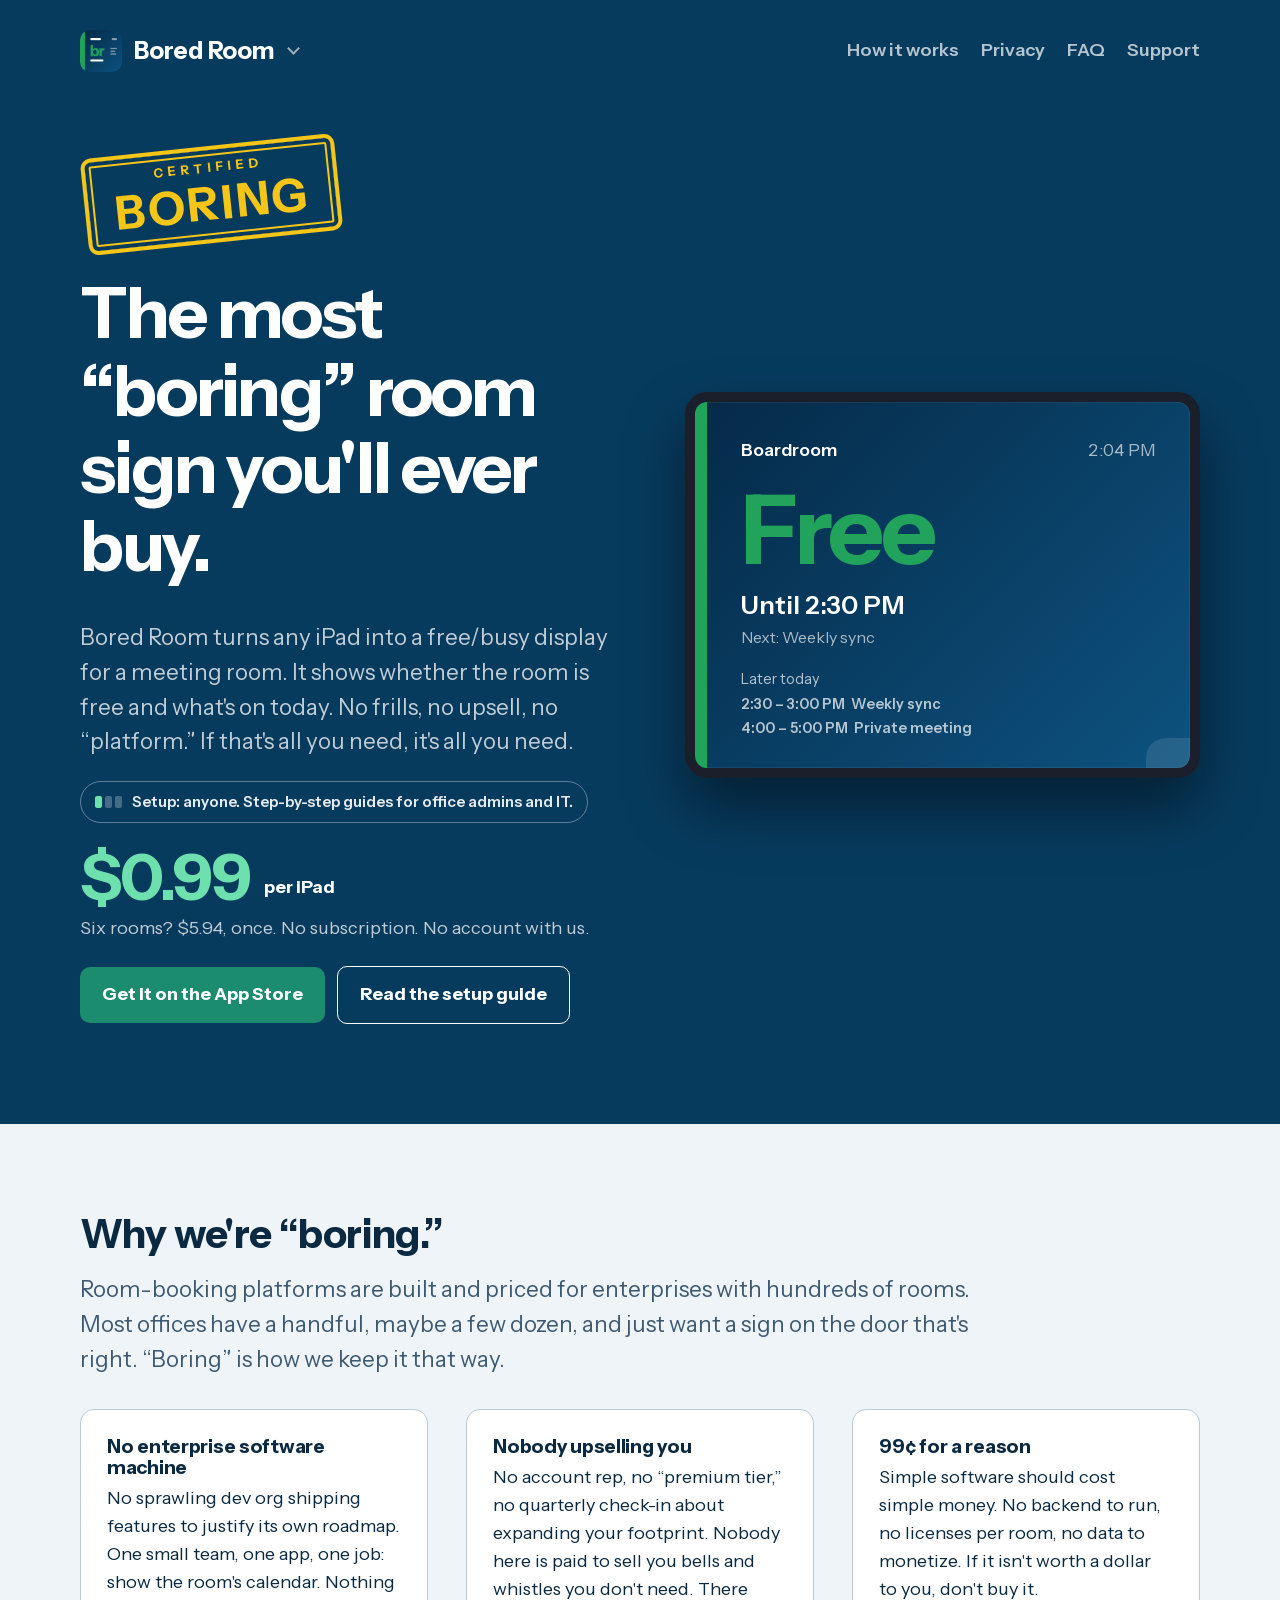
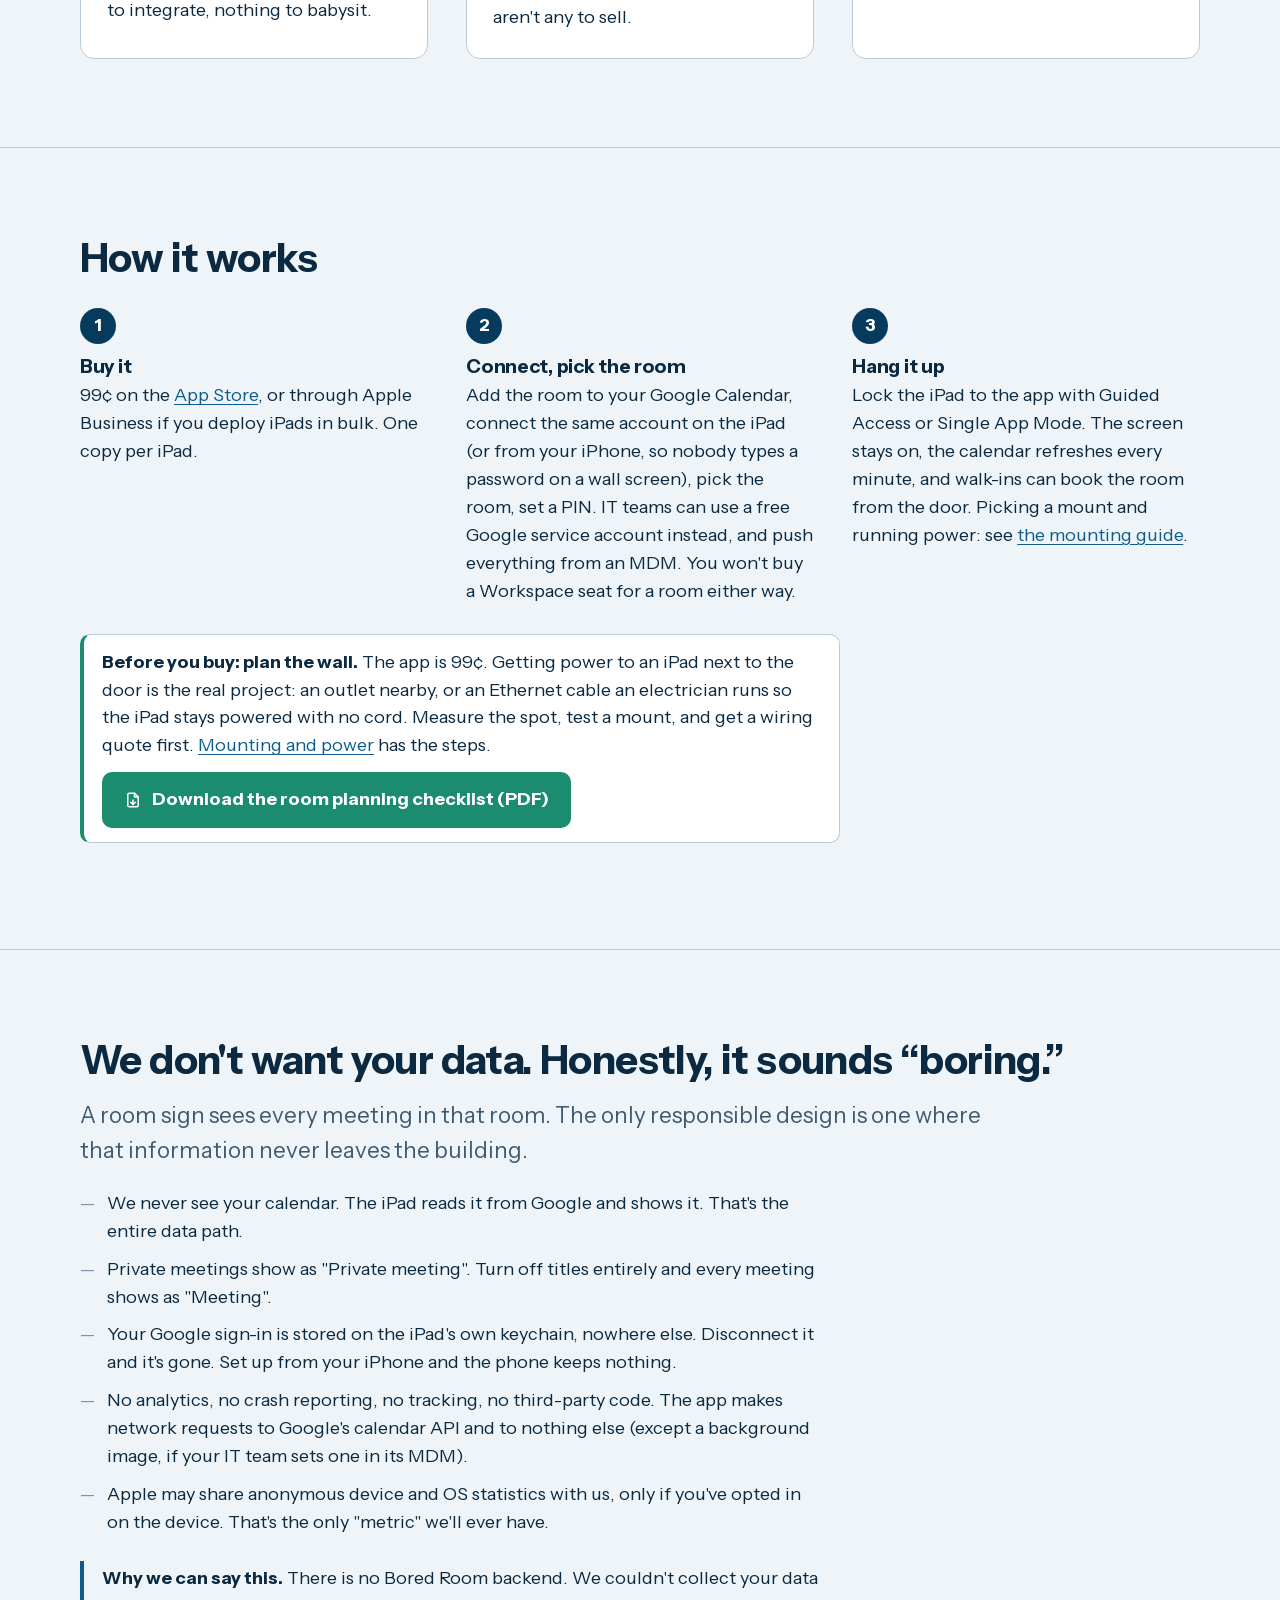
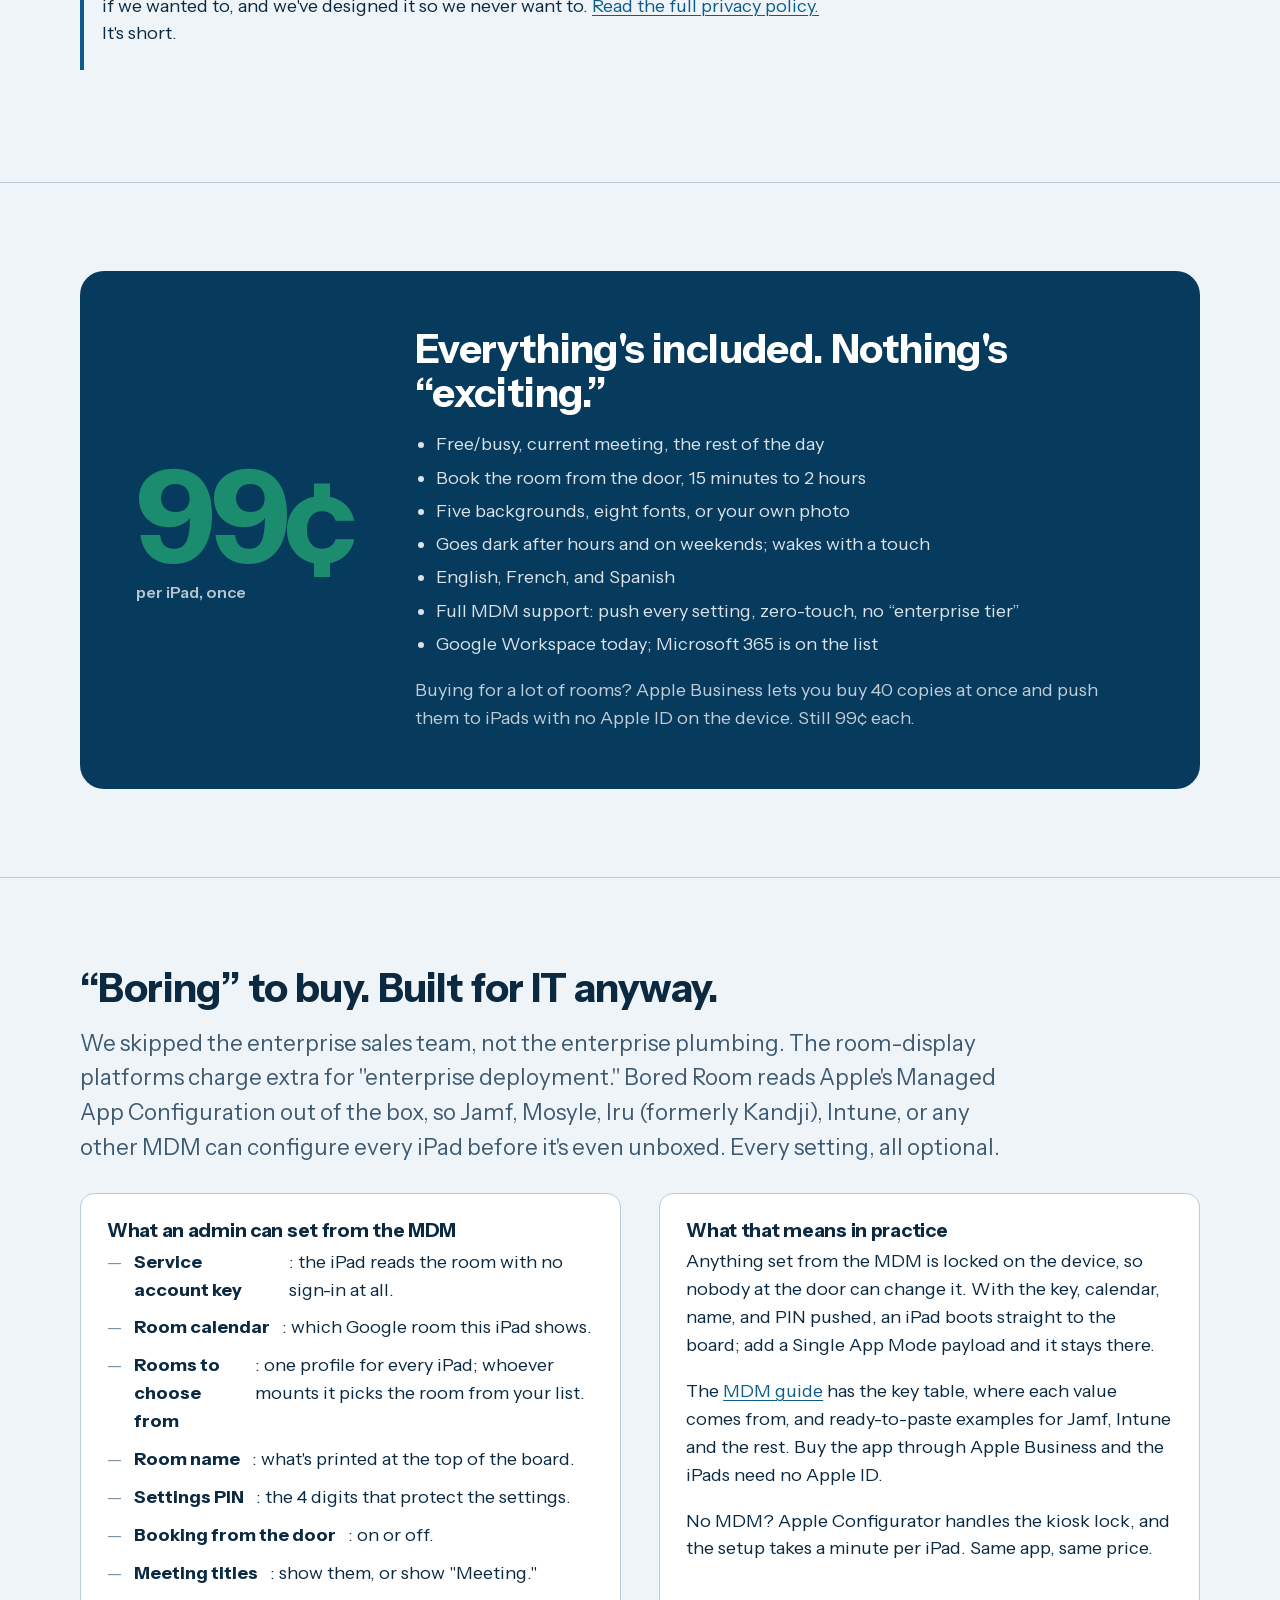
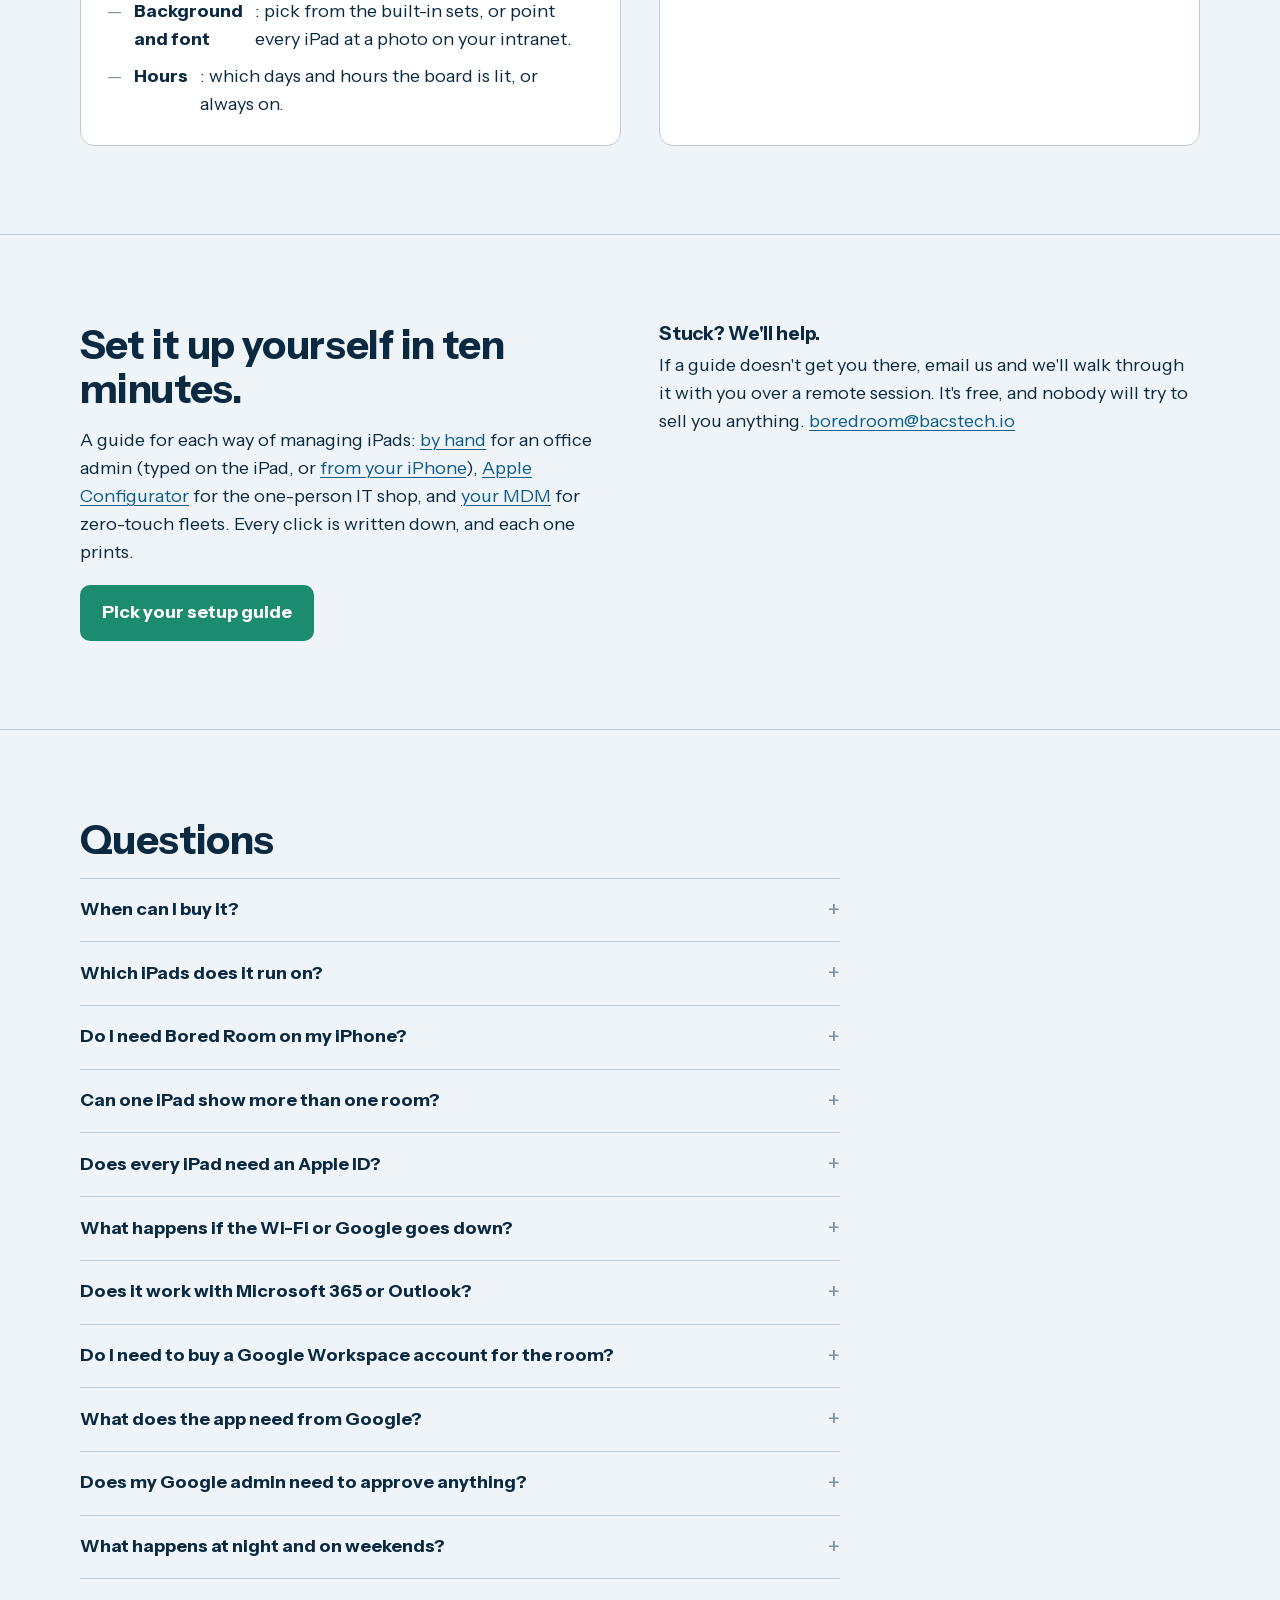
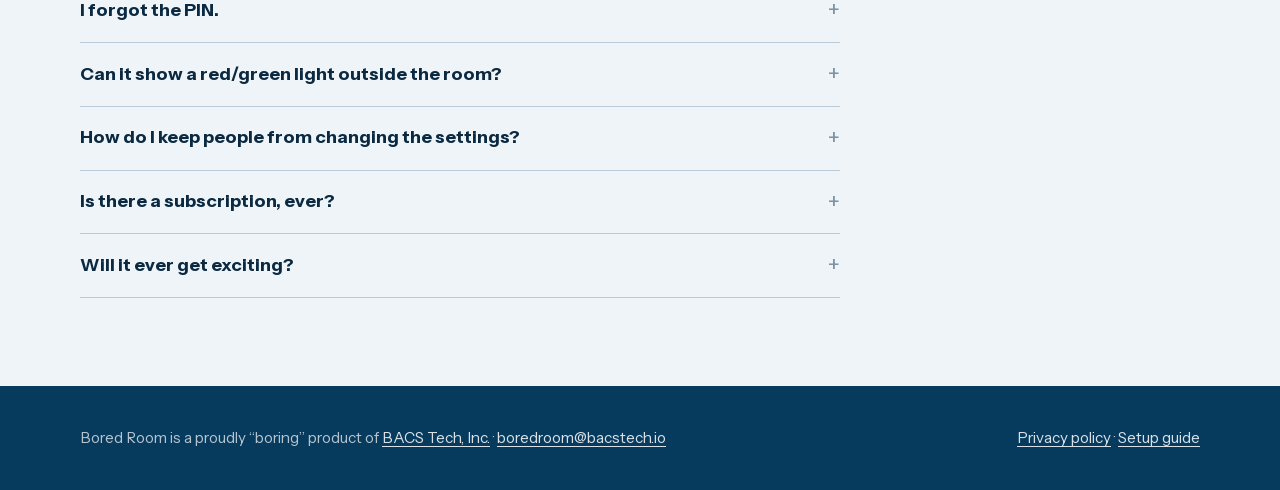
==== commit b1f08d12: "Self-host Instrument Sans; add a Content-Security-Policy to every page - Fonts: the two Instrument S" ====
--- a/index.html
+++ b/index.html
@@ -2,6 +2,7 @@
 <html lang="en">
 <head>
 <meta charset="utf-8">
+<meta http-equiv="Content-Security-Policy" content="default-src 'self'; script-src 'none'; object-src 'none'; base-uri 'self'; form-action 'none'">
 <meta name="viewport" content="width=device-width, initial-scale=1">
 <title>Bored Room: 99¢ meeting room display for iPad and Google Calendar</title>
 <meta name="description" content="Turn any iPad into a conference room booking display for Google Calendar. Shows free or busy, today's meetings, and can book the room on the spot. 99¢ once, no subscription, no data collected. MDM-ready.">
@@ -16,12 +17,9 @@
 <meta property="og:image:height" content="627">
 <meta property="og:image:alt" content="Bored Room on an iPad showing a meeting room as Free, next to the headline The most boring room sign you'll ever buy.">
 <meta name="twitter:card" content="summary_large_image">
-<link rel="preconnect" href="https://fonts.googleapis.com">
-<link rel="preconnect" href="https://fonts.gstatic.com" crossorigin>
-<link href="https://fonts.googleapis.com/css2?family=Instrument+Sans:wght@400;600;700&display=swap" rel="stylesheet">
 <link rel="icon" type="image/png" sizes="64x64" href="favicon.png">
 <link rel="apple-touch-icon" href="apple-touch-icon.png">
-<link rel="stylesheet" href="style.css?v=5">
+<link rel="stylesheet" href="style.css?v=6">
 <script type="application/ld+json">
 {"@context":"https://schema.org","@graph":[
  {"@type":"WebSite","@id":"https://boredroom.space/#website","url":"https://boredroom.space/","name":"Bored Room","publisher":{"@id":"https://boredroom.space/#org"}},
@@ -32,7 +30,7 @@
 <body>
 
 <header class="hero">
-  <div class="wrap" style="display:block">
+  <div class="wrap u-block">
     <div class="top">
       <details class="switcher">
         <summary class="brand" aria-label="Bored Room. Switch app"><img src="mark.png" alt="" width="30" height="30"> Bored Room<span class="sw-chev" aria-hidden="true"></span></summary>
@@ -52,7 +50,7 @@
       </nav>
     </div>
   </div>
-  <div class="wrap" style="margin-top: clamp(24px, 5vw, 56px)">
+  <div class="wrap u-mt-fluid">
     <div>
       <div class="stamp" role="img" aria-label="Certified boring"><span class="stamp-top">Certified</span><span class="stamp-main">Boring</span></div>
       <h1>The most “boring” room sign you'll ever buy.</h1>
@@ -82,7 +80,7 @@
   <div class="wrap">
     <h2>Why we're “boring.”</h2>
     <p class="lede">Room-booking platforms are built and priced for enterprises with hundreds of rooms. Most offices have a handful, maybe a few dozen, and just want a sign on the door that's right. “Boring” is how we keep it that way.</p>
-    <div class="grid-3" style="margin-top:32px">
+    <div class="grid-3 u-mt-32">
       <div class="card">
         <h3>No enterprise software machine</h3>
         <p>No sprawling dev org shipping features to justify its own roadmap. One small team, one app, one job: show the room's calendar. Nothing to integrate, nothing to babysit.</p>
@@ -116,9 +114,9 @@
         <p>Lock the iPad to the app with Guided Access or Single App Mode. The screen stays on, the calendar refreshes every minute, and walk-ins can book the room from the door. Picking a mount and running power: see <a href="mounting.html">the mounting guide</a>.</p>
       </li>
     </ol>
-    <div class="note" style="margin-top:28px">
+    <div class="note u-mt-28">
       <p><strong>Before you buy: plan the wall.</strong> The app is 99¢. Getting power to an iPad next to the door is the real project: an outlet nearby, or an Ethernet cable an electrician runs so the iPad stays powered with no cord. Measure the spot, test a mount, and get a wiring quote first. <a href="mounting.html">Mounting and power</a> has the steps.</p>
-      <div class="cta-row" style="margin-top:12px"><a class="cta" href="mounting-checklist.pdf" download><svg width="18" height="18" viewBox="0 0 24 24" fill="none" stroke="currentColor" stroke-width="2" stroke-linecap="round" stroke-linejoin="round" aria-hidden="true"><path d="M14 3H7a2 2 0 0 0-2 2v14a2 2 0 0 0 2 2h10a2 2 0 0 0 2-2V8z"></path><path d="M14 3v5h5"></path><path d="M12 12v6"></path><path d="M9 15l3 3 3-3"></path></svg> Download the room planning checklist (PDF)</a></div>
+      <div class="cta-row u-mt-12"><a class="cta" href="mounting-checklist.pdf" download><svg width="18" height="18" viewBox="0 0 24 24" fill="none" stroke="currentColor" stroke-width="2" stroke-linecap="round" stroke-linejoin="round" aria-hidden="true"><path d="M14 3H7a2 2 0 0 0-2 2v14a2 2 0 0 0 2 2h10a2 2 0 0 0 2-2V8z"></path><path d="M14 3v5h5"></path><path d="M12 12v6"></path><path d="M9 15l3 3 3-3"></path></svg> Download the room planning checklist (PDF)</a></div>
     </div>
   </div>
 </section>
@@ -145,7 +143,7 @@
     <div class="pricing">
       <div class="big">99¢<small>per iPad, once</small></div>
       <div>
-        <h2 style="color:#fff">Everything's included. Nothing's “exciting.”</h2>
+        <h2 class="u-white">Everything's included. Nothing's “exciting.”</h2>
         <ul>
           <li>Free/busy, current meeting, the rest of the day</li>
           <li>Book the room from the door, 15 minutes to 2 hours</li>
@@ -155,7 +153,7 @@
           <li>Full MDM support: push every setting, zero-touch, no “enterprise tier”</li>
           <li>Google Workspace today; Microsoft 365 is on the list</li>
         </ul>
-        <p style="margin:18px 0 0">Buying for a lot of rooms? Apple Business lets you buy 40 copies at once and push them to iPads with no Apple ID on the device. Still 99¢ each.</p>
+        <p class="u-m-18-0-0">Buying for a lot of rooms? Apple Business lets you buy 40 copies at once and push them to iPads with no Apple ID on the device. Still 99¢ each.</p>
       </div>
     </div>
   </div>
@@ -166,10 +164,10 @@
   <div class="wrap">
     <h2>“Boring” to buy. Built for IT anyway.</h2>
     <p class="lede">We skipped the enterprise sales team, not the enterprise plumbing. The room-display platforms charge extra for "enterprise deployment." Bored Room reads Apple's Managed App Configuration out of the box, so Jamf, Mosyle, Iru (formerly Kandji), Intune, or any other MDM can configure every iPad before it's even unboxed. Every setting, all optional.</p>
-    <div class="grid-2" style="margin-top:28px">
+    <div class="grid-2 u-mt-28">
       <div class="card">
         <h3>What an admin can set from the MDM</h3>
-        <ul class="nots" style="margin-top:8px">
+        <ul class="nots u-mt-8">
           <li><strong>Service account key</strong>: the iPad reads the room with no sign-in at all.</li>
           <li><strong>Room calendar</strong>: which Google room this iPad shows.</li>
           <li><strong>Rooms to choose from</strong>: one profile for every iPad; whoever mounts it picks the room from your list.</li>
--- a/style.css
+++ b/style.css
@@ -1,3 +1,12 @@
+/* Instrument Sans, self-hosted (SIL OFL 1.1, see fonts/OFL.txt). One variable file per
+   subset; declared at the three weights the pages have always loaded: 400, 600, 700. */
+@font-face { font-family: "Instrument Sans"; font-style: normal; font-weight: 400; font-stretch: 100%; font-display: swap; src: url("fonts/instrument-sans-latin-ext.woff2") format("woff2"); unicode-range: U+0100-02BA, U+02BD-02C5, U+02C7-02CC, U+02CE-02D7, U+02DD-02FF, U+0304, U+0308, U+0329, U+1D00-1DBF, U+1E00-1E9F, U+1EF2-1EFF, U+2020, U+20A0-20AB, U+20AD-20C4, U+2113, U+2C60-2C7F, U+A720-A7FF; }
+@font-face { font-family: "Instrument Sans"; font-style: normal; font-weight: 400; font-stretch: 100%; font-display: swap; src: url("fonts/instrument-sans-latin.woff2") format("woff2"); unicode-range: U+0000-00FF, U+0131, U+0152-0153, U+02BB-02BC, U+02C6, U+02DA, U+02DC, U+0304, U+0308, U+0329, U+2000-206F, U+20AC, U+2122, U+2191, U+2193, U+2212, U+2215, U+FEFF, U+FFFD; }
+@font-face { font-family: "Instrument Sans"; font-style: normal; font-weight: 600; font-stretch: 100%; font-display: swap; src: url("fonts/instrument-sans-latin-ext.woff2") format("woff2"); unicode-range: U+0100-02BA, U+02BD-02C5, U+02C7-02CC, U+02CE-02D7, U+02DD-02FF, U+0304, U+0308, U+0329, U+1D00-1DBF, U+1E00-1E9F, U+1EF2-1EFF, U+2020, U+20A0-20AB, U+20AD-20C4, U+2113, U+2C60-2C7F, U+A720-A7FF; }
+@font-face { font-family: "Instrument Sans"; font-style: normal; font-weight: 600; font-stretch: 100%; font-display: swap; src: url("fonts/instrument-sans-latin.woff2") format("woff2"); unicode-range: U+0000-00FF, U+0131, U+0152-0153, U+02BB-02BC, U+02C6, U+02DA, U+02DC, U+0304, U+0308, U+0329, U+2000-206F, U+20AC, U+2122, U+2191, U+2193, U+2212, U+2215, U+FEFF, U+FFFD; }
+@font-face { font-family: "Instrument Sans"; font-style: normal; font-weight: 700; font-stretch: 100%; font-display: swap; src: url("fonts/instrument-sans-latin-ext.woff2") format("woff2"); unicode-range: U+0100-02BA, U+02BD-02C5, U+02C7-02CC, U+02CE-02D7, U+02DD-02FF, U+0304, U+0308, U+0329, U+1D00-1DBF, U+1E00-1E9F, U+1EF2-1EFF, U+2020, U+20A0-20AB, U+20AD-20C4, U+2113, U+2C60-2C7F, U+A720-A7FF; }
+@font-face { font-family: "Instrument Sans"; font-style: normal; font-weight: 700; font-stretch: 100%; font-display: swap; src: url("fonts/instrument-sans-latin.woff2") format("woff2"); unicode-range: U+0000-00FF, U+0131, U+0152-0153, U+02BB-02BC, U+02C6, U+02DA, U+02DC, U+0304, U+0308, U+0329, U+2000-206F, U+20AC, U+2122, U+2191, U+2193, U+2212, U+2215, U+FEFF, U+FFFD; }
+
 /* The Bored Room — boredroom.space
    Palette: Ocean. Swap the tokens below to re-skin the whole site. */
 
@@ -364,3 +373,23 @@
 .sw-soon { opacity: .55; }
 .sw-all { display: block; padding: 10px; margin-top: 4px; border-top: 1px solid var(--paper-2); font-weight: 600; font-size: .92rem; text-decoration: none; color: var(--ocean); }
 @media print { .switcher .sw-menu, .sw-chev { display: none; } }
+
+/* One-off spacing and colour tweaks. These were inline style attributes; they live here so the
+   Content-Security-Policy can forbid inline styles. !important keeps the precedence they had inline. */
+.u-mt-2-5em { margin-top: 2.5em !important; }
+.u-mt-1-4em { margin-top: 1.4em !important; }
+.u-mt-8 { margin-top: 8px !important; }
+.u-mt-12 { margin-top: 12px !important; }
+.u-mt-28 { margin-top: 28px !important; }
+.u-mt-32 { margin-top: 32px !important; }
+.u-mt-36 { margin-top: 36px !important; }
+.u-mt-fluid { margin-top: clamp(24px, 5vw, 56px) !important; }
+.u-m-18-0-0 { margin: 18px 0 0 !important; }
+.u-m-24-0-8 { margin: 24px 0 8px !important; }
+.u-my-16 { margin: 16px 0 !important; }
+.u-my-8 { margin: 8px 0 !important; }
+.u-my-10 { margin: 10px 0 !important; }
+.u-pl-1-3em { padding-left: 1.3em !important; }
+.u-block { display: block !important; }
+.u-white { color: #fff !important; }
+.u-bl-midnight { border-left-color: var(--midnight) !important; }
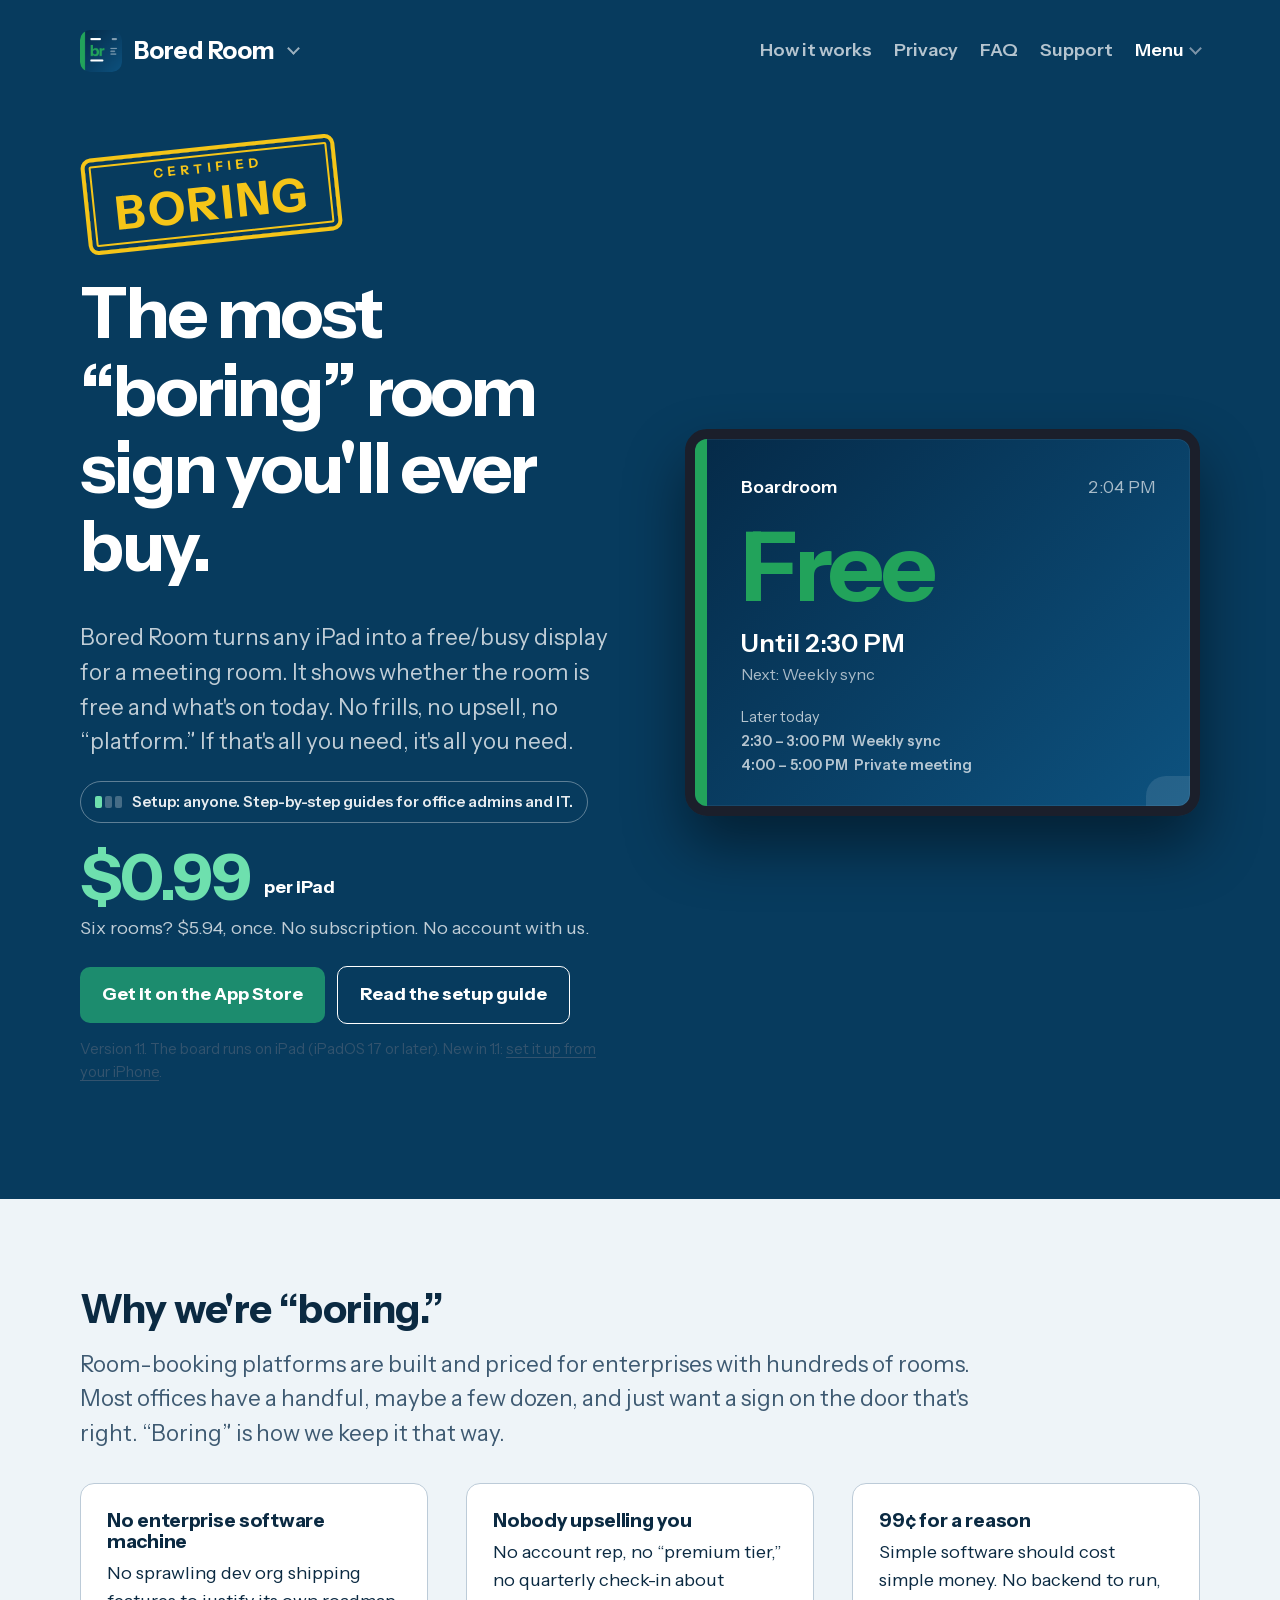
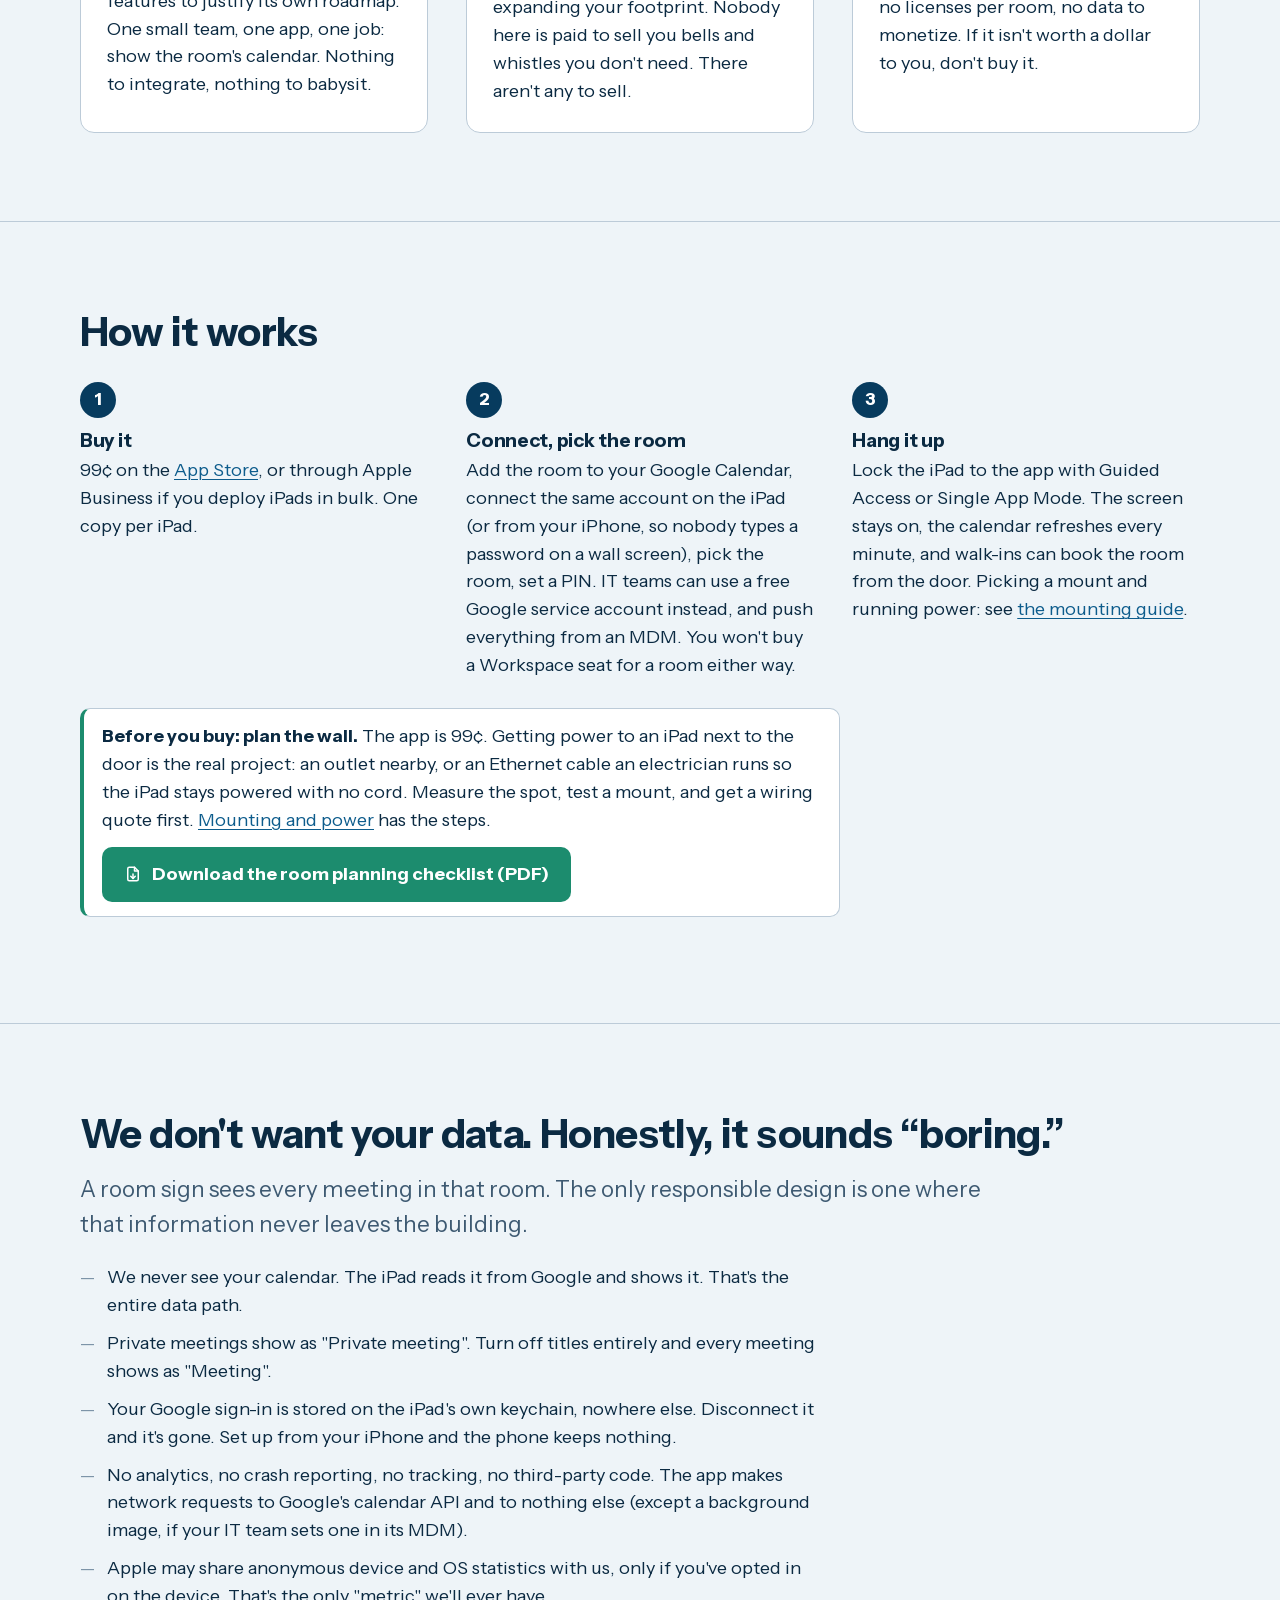
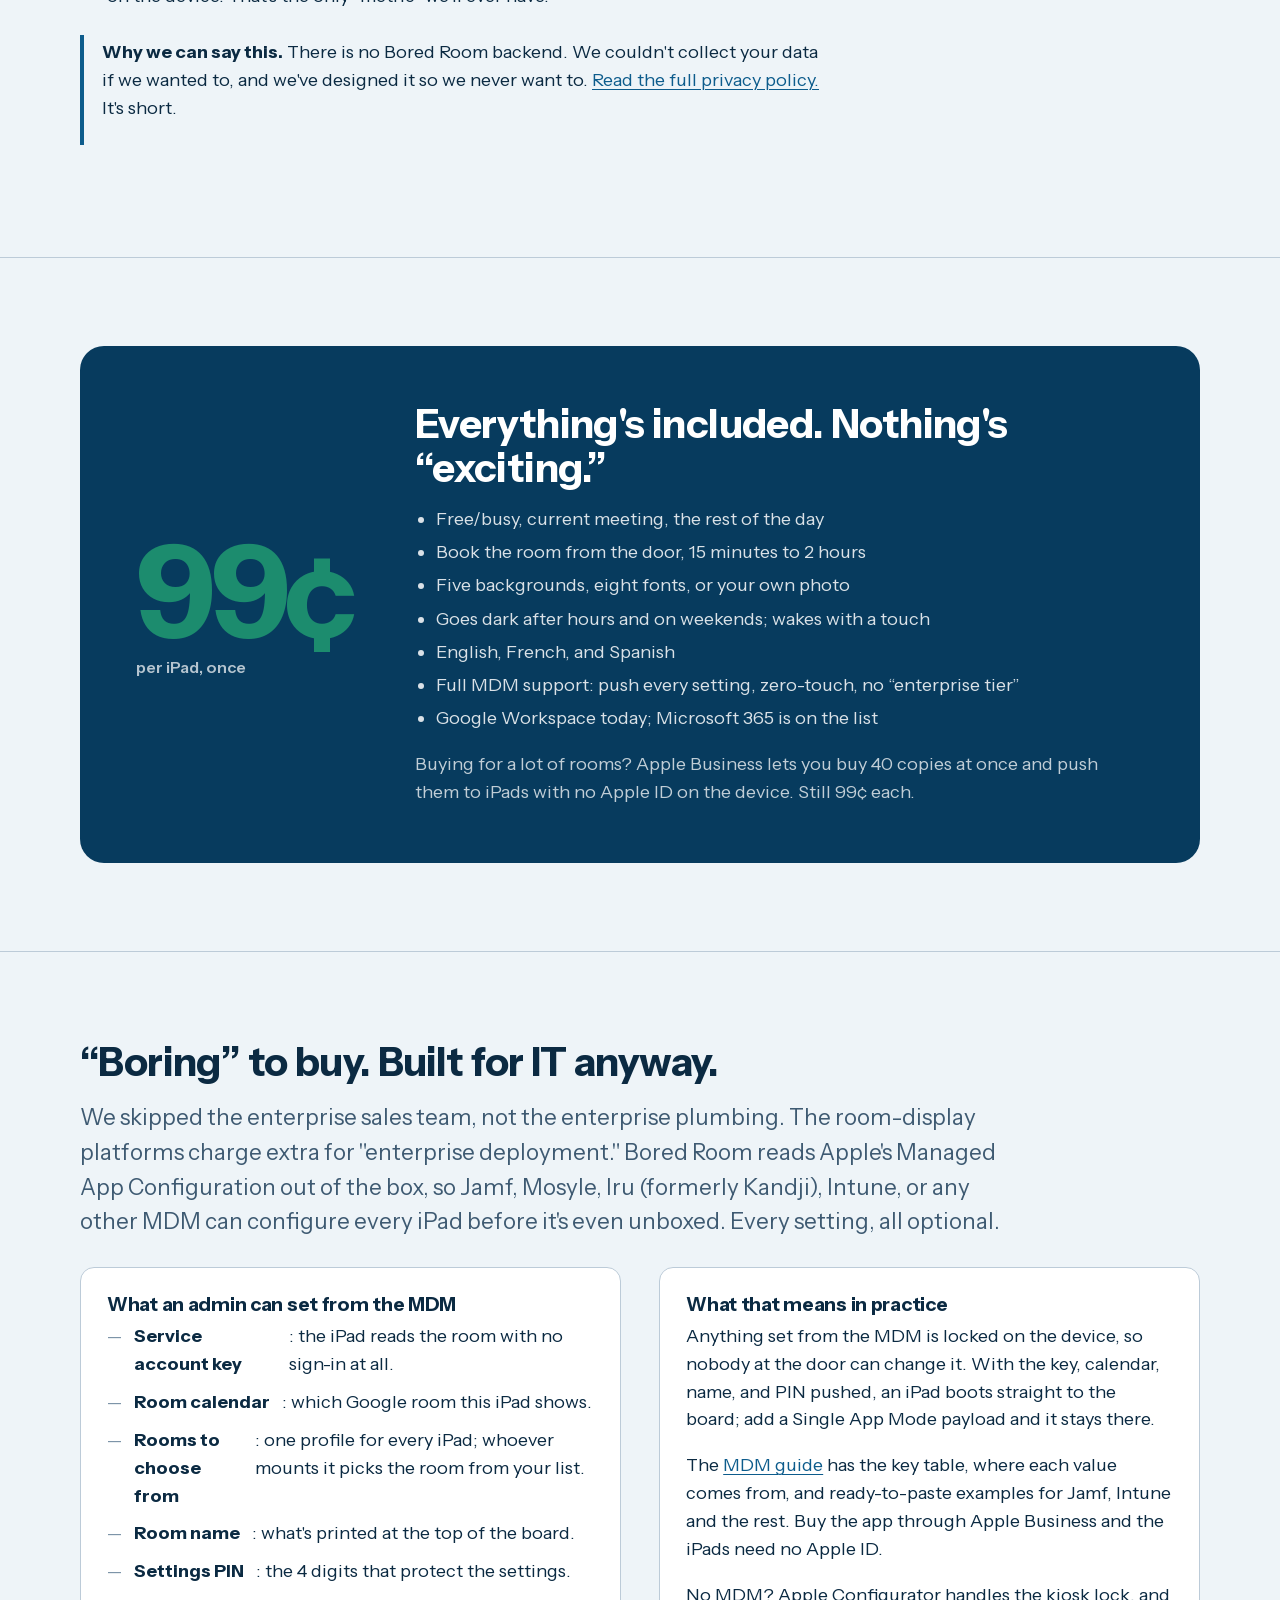
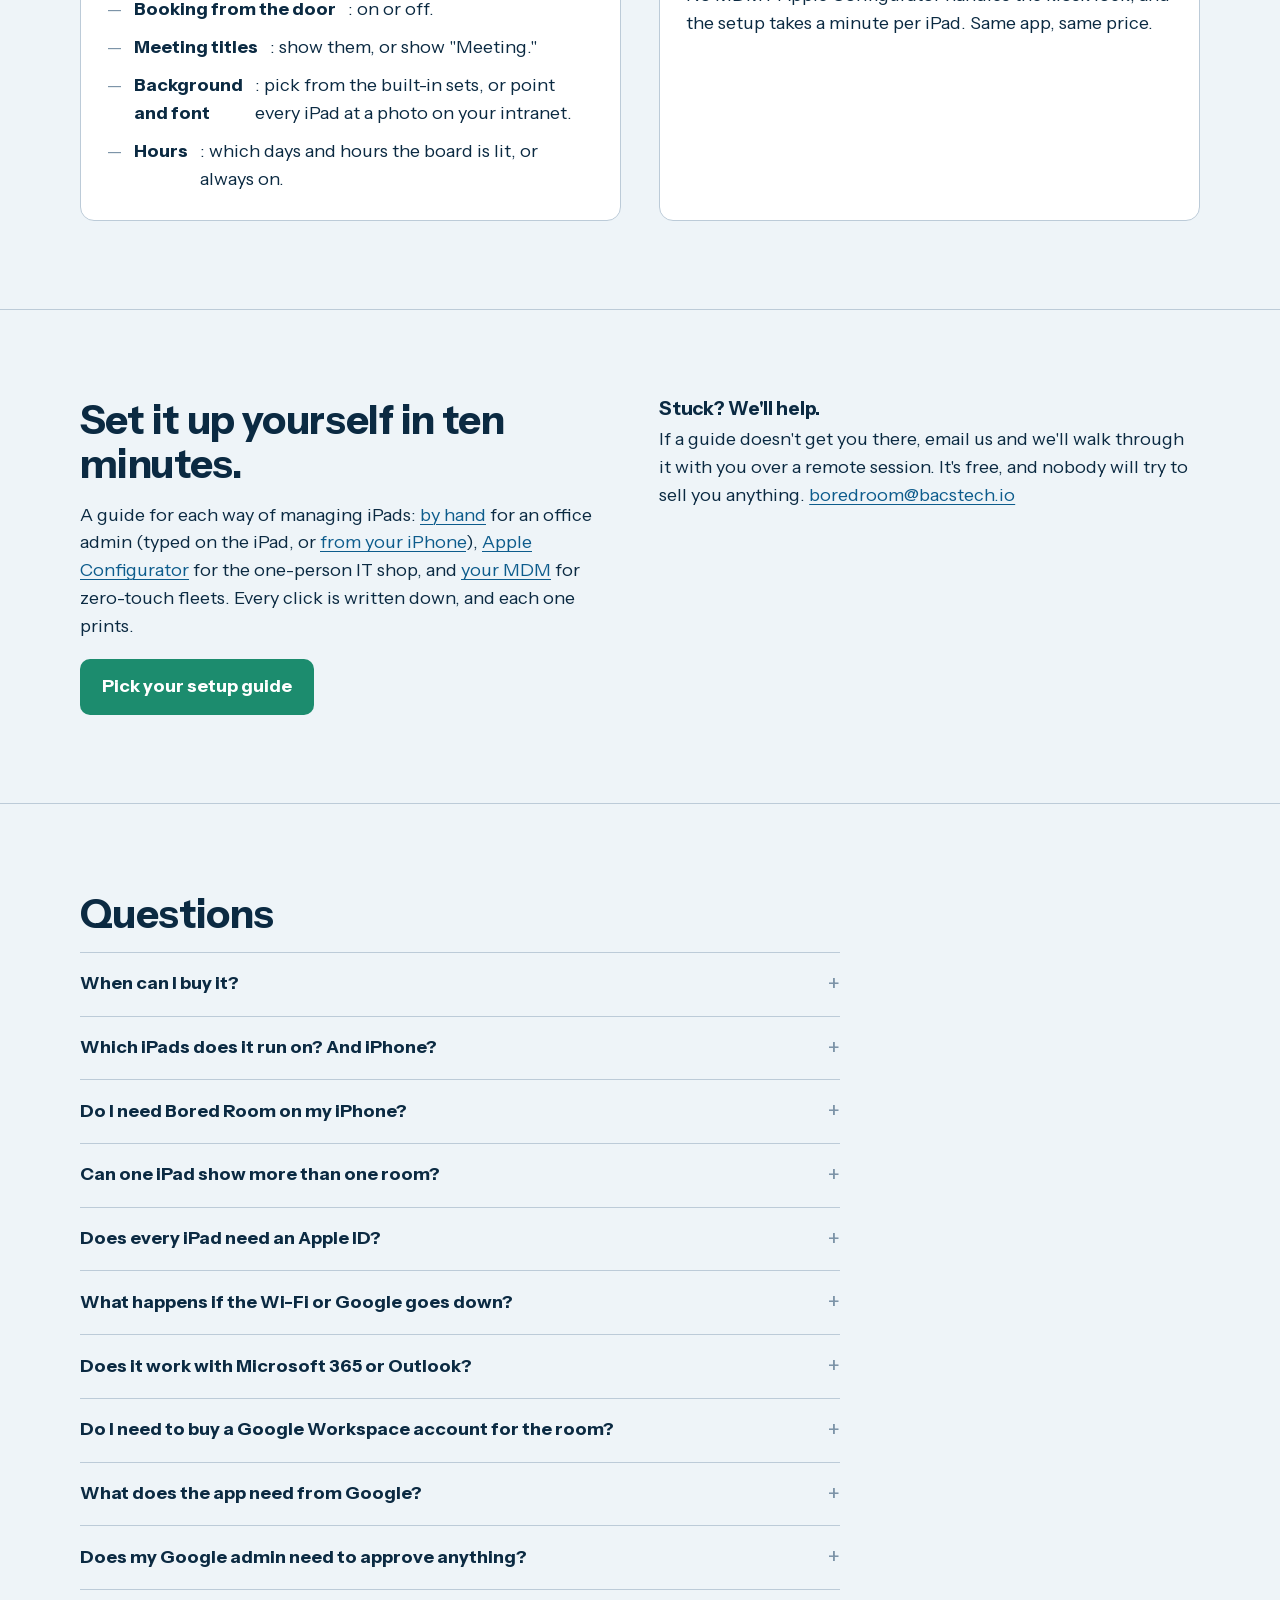
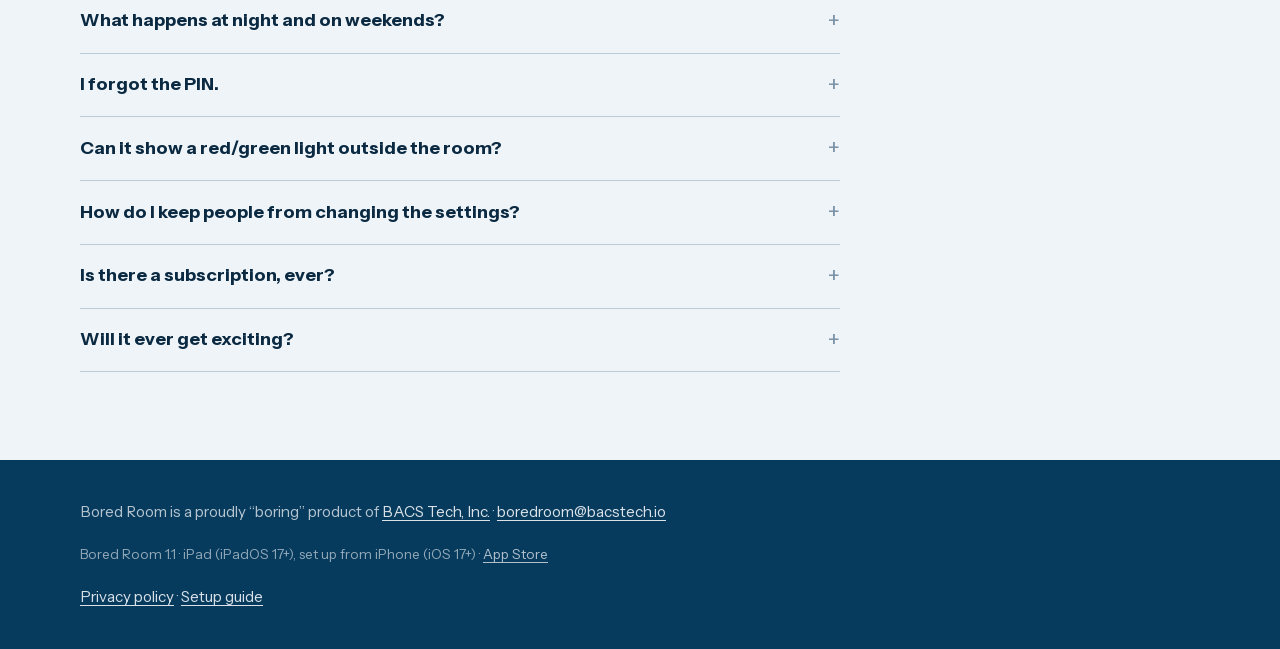
==== commit a887d55a: "Menu: move swatch colours to classes for CSP The menu's colour swatches were inline style attributes" ====
--- a/index.html
+++ b/index.html
@@ -19,7 +19,8 @@
 <meta name="twitter:card" content="summary_large_image">
 <link rel="icon" type="image/png" sizes="64x64" href="favicon.png">
 <link rel="apple-touch-icon" href="apple-touch-icon.png">
-<link rel="stylesheet" href="style.css?v=6">
+<link rel="stylesheet" href="style.css?v=7">
+<link rel="stylesheet" href="/menu.css?v=1">
 <script type="application/ld+json">
 {"@context":"https://schema.org","@graph":[
  {"@type":"WebSite","@id":"https://boredroom.space/#website","url":"https://boredroom.space/","name":"Bored Room","publisher":{"@id":"https://boredroom.space/#org"}},
@@ -47,6 +48,10 @@
         <a href="#privacy">Privacy</a>
         <a href="#faq">FAQ</a>
         <a href="https://boredsoftware.space/support/room.html">Support</a>
+        <details class="bmenu"><summary>Menu</summary><div class="bmenu-panel"><div class="bmenu-group bmenu-software"><h4><i></i>Bored Software</h4><ul><li><a href="https://boredsoftware.space/">Apps</a></li><li><a href="https://boredsoftware.space/news.html">News</a></li><li><a href="https://boredsoftware.space/support/">Support</a></li><li><a href="https://boredsoftware.space/about.html">About</a></li></ul></div><div class="bmenu-group bmenu-room"><h4><i></i>Bored Room</h4><ul><li><a href="https://boredroom.space/" aria-current="page">Home</a></li><li><a href="https://boredroom.space/setup.html">Setup guides</a></li><li><a href="https://boredroom.space/setup-manual.html">By hand / iPhone</a></li><li><a href="https://boredroom.space/setup-configurator.html">Apple Configurator</a></li><li><a href="https://boredroom.space/setup-mdm.html">MDM</a></li><li><a href="https://boredroom.space/setup-service-account.html">Service account</a></li><li><a href="https://boredroom.space/mounting.html">Mounting and power</a></li><li><a href="https://boredroom.space/privacy.html">Privacy</a></li><li><a href="https://boredsoftware.space/support/room.html">Support</a></li></ul></div><div class="bmenu-group bmenu-scanner"><h4><i></i>Bored Scanner</h4><ul><li><a href="https://boredscanner.space/">Home</a></li><li><a href="https://boredscanner.space/scanning.html">Scanning</a></li><li><a href="https://boredscanner.space/compare.html">Compare</a></li><li><a href="https://boredscanner.space/privacy.html">Privacy</a></li><li><a href="https://boredsoftware.space/support/scanner.html">Support</a></li></ul></div><div class="bmenu-group bmenu-package"><h4><i></i>Bored Package <small>Soon</small></h4><ul><li><a href="https://boredpackage.space/">Home</a></li><li><a href="https://boredsoftware.space/support/package.html">Support</a></li></ul></div><div class="bmenu-group bmenu-guest"><h4><i></i>Bored Guest <small>Soon</small></h4><ul><li><a href="https://boredguest.space/">Home</a></li><li><a href="https://boredsoftware.space/support/guest.html">Support</a></li></ul></div></div></details>
+        
+        
+        
       </nav>
     </div>
   </div>
@@ -61,6 +66,7 @@
         <a class="cta" href="https://apps.apple.com/app/id6822410239">Get it on the App Store</a>
         <a class="cta ghost" href="setup.html">Read the setup guide</a>
       </div>
+      <p class="small u-mt-14 u-o-80">Version 1.1. The board runs on iPad (iPadOS 17 or later). New in 1.1: <a class="u-inherit" href="setup-manual.html#iphone">set it up from your iPhone</a>.</p>
     </div>
     <div class="board" aria-label="Example of the Bored Room display showing the room is free">
       <div class="band"></div>
@@ -208,11 +214,11 @@
     <h2>Questions</h2>
     <details>
       <summary>When can I buy it?</summary>
-      <p>Now. Bored Room is <a href="https://apps.apple.com/app/id6822410239">on the App Store</a> for 99¢ per iPad, or through Apple Business if you deploy iPads in bulk. Plan the wall and power with the setup guides first.</p>
-    </details>
-    <details>
-      <summary>Which iPads does it run on?</summary>
-      <p>Any iPad on iPadOS 17 or later. An older iPad you already own is fine; the app is light. It works in landscape and portrait.</p>
+      <p>Now. Bored Room 1.1 is <a href="https://apps.apple.com/app/id6822410239">on the App Store</a> for 99¢ per iPad, or through Apple Business if you deploy iPads in bulk. Plan the wall and power with the setup guides first.</p>
+    </details>
+    <details>
+      <summary>Which iPads does it run on? And iPhone?</summary>
+      <p>The board runs on any iPad on iPadOS 17 or later. An older iPad you already own is fine; the app is light. It works in landscape and portrait. Since 1.1 the same app also installs on iPhone (iOS 17 or later), where it's a setup remote for your iPads, not a board. <a href="setup.html#iphone-app">Do you need it?</a></p>
     </details>
     <details id="faq-iphone">
       <summary>Do I need Bored Room on my iPhone?</summary>
@@ -280,6 +286,7 @@
 <footer>
   <div class="wrap">
     <div>Bored Room is a proudly “boring” product of <a href="https://www.bacstech.io">BACS Tech, Inc.</a> &middot; <a href="mailto:boredroom@bacstech.io">boredroom@bacstech.io</a></div>
+    <div class="ver">Bored Room 1.1 &middot; iPad (iPadOS 17+), set up from iPhone (iOS 17+) &middot; <a href="https://apps.apple.com/app/id6822410239">App Store</a></div>
     <div><a href="privacy.html">Privacy policy</a> &middot; <a href="setup.html">Setup guide</a></div>
   </div>
 </footer>
--- a/style.css
+++ b/style.css
@@ -393,3 +393,17 @@
 .u-block { display: block !important; }
 .u-white { color: #fff !important; }
 .u-bl-midnight { border-left-color: var(--midnight) !important; }
+
+/* Version line in the footer (Bored Room 1.1 and later) */
+footer .ver { flex-basis: 100%; font-size: .85rem; opacity: .8; }
+
+/* Bored menu swatches: one colour per site. These were inline style attributes; they live here so the
+   Content-Security-Policy can forbid inline styles. */
+.bmenu-software h4 i { background: #3E5A72; }
+.bmenu-room h4 i { background: #1C8C6E; }
+.bmenu-scanner h4 i { background: #6B3FC4; }
+.bmenu-package h4 i { background: #1A6FB8; }
+.bmenu-guest h4 i { background: #C2510F; }
+.u-mt-14 { margin-top: 14px !important; }
+.u-o-80 { opacity: .8 !important; }
+.u-inherit { color: inherit !important; }
--- a/menu.css
+++ b/menu.css
@@ -0,0 +1,27 @@
+/* Bored menu: every page on every Bored site. Same file in each site repo; no JavaScript. */
+details.bmenu, details.bmenu:last-of-type { position: relative; border: 0 !important; padding: 0 !important; margin: 0 !important; max-width: none !important; background: none !important; }
+details.bmenu > summary { list-style: none; cursor: pointer; display: inline-flex !important; align-items: center; gap: 7px; white-space: nowrap; color: inherit; font: inherit; padding: 0 !important; border: 0 !important; justify-content: flex-start !important; }
+details.bmenu > summary::-webkit-details-marker { display: none; }
+details.bmenu > summary::after { content: "" !important; font-size: 0 !important; width: 7px; height: 7px; border-right: 2px solid currentColor; border-bottom: 2px solid currentColor; transform: translateY(-2px) rotate(45deg); transition: transform .15s; }
+details.bmenu[open] > summary::after { transform: translateY(2px) rotate(-135deg); }
+/* Let the open panel escape headers that clip their contents. */
+.hero:has(.bmenu[open]), header:has(.bmenu[open]), .panel:has(.bmenu[open]) { overflow: visible !important; position: relative; z-index: 1000; }
+.bmenu-panel { position: absolute; right: 0; top: calc(100% + 12px); z-index: 1000; width: min(760px, 92vw); background: #fff; color: #0B2A42; border: 1px solid #BCCBD8; border-radius: 14px; box-shadow: 0 18px 48px rgba(11,42,66,.22); padding: 18px; display: grid; grid-template-columns: repeat(3, minmax(0, 1fr)); gap: 16px 22px; text-align: left; font-size: .95rem; font-weight: 400; letter-spacing: normal; text-transform: none; line-height: 1.3; }
+.bmenu-group h4 { margin: 0 0 6px; font-size: .78rem; font-weight: 700; letter-spacing: .06em; text-transform: uppercase; display: flex; flex-wrap: wrap; align-items: center; gap: 4px 8px; color: #0B2A42; }
+.bmenu-group h4 i { width: 10px; height: 10px; border-radius: 3px; flex: none; }
+.bmenu-group h4 small { font-size: .66rem; font-weight: 600; color: #7D94A8; letter-spacing: .04em; }
+.bmenu-group ul { list-style: none; margin: 0; padding: 0; }
+.bmenu-group li { margin: 0; }
+.bmenu-group li a { display: block; padding: 5px 0; text-decoration: none !important; color: #3E5A72 !important; font-weight: 600; white-space: normal; }
+.bmenu-group li a:hover, .bmenu-group li a[aria-current] { color: #0B2A42 !important; }
+.bmenu-group li a[aria-current]::before { content: "\2022  "; }
+.bmenu-room { grid-row: span 2; }
+@media (max-width: 760px) {
+  nav:has(> details.bmenu[open]) { flex-wrap: wrap; }
+  details.bmenu[open] { flex-basis: 100%; width: 100%; }
+  .bmenu-panel { position: static; margin-top: 12px; width: 100%; box-sizing: border-box; grid-template-columns: repeat(2, minmax(0, 1fr)); }
+  .bmenu-room { grid-row: auto; }
+  .bmenu-group li a { padding: 9px 0; }
+}
+@media (max-width: 420px) { .bmenu-panel { grid-template-columns: minmax(0, 1fr); } }
+@media print { .bmenu { display: none !important; } }
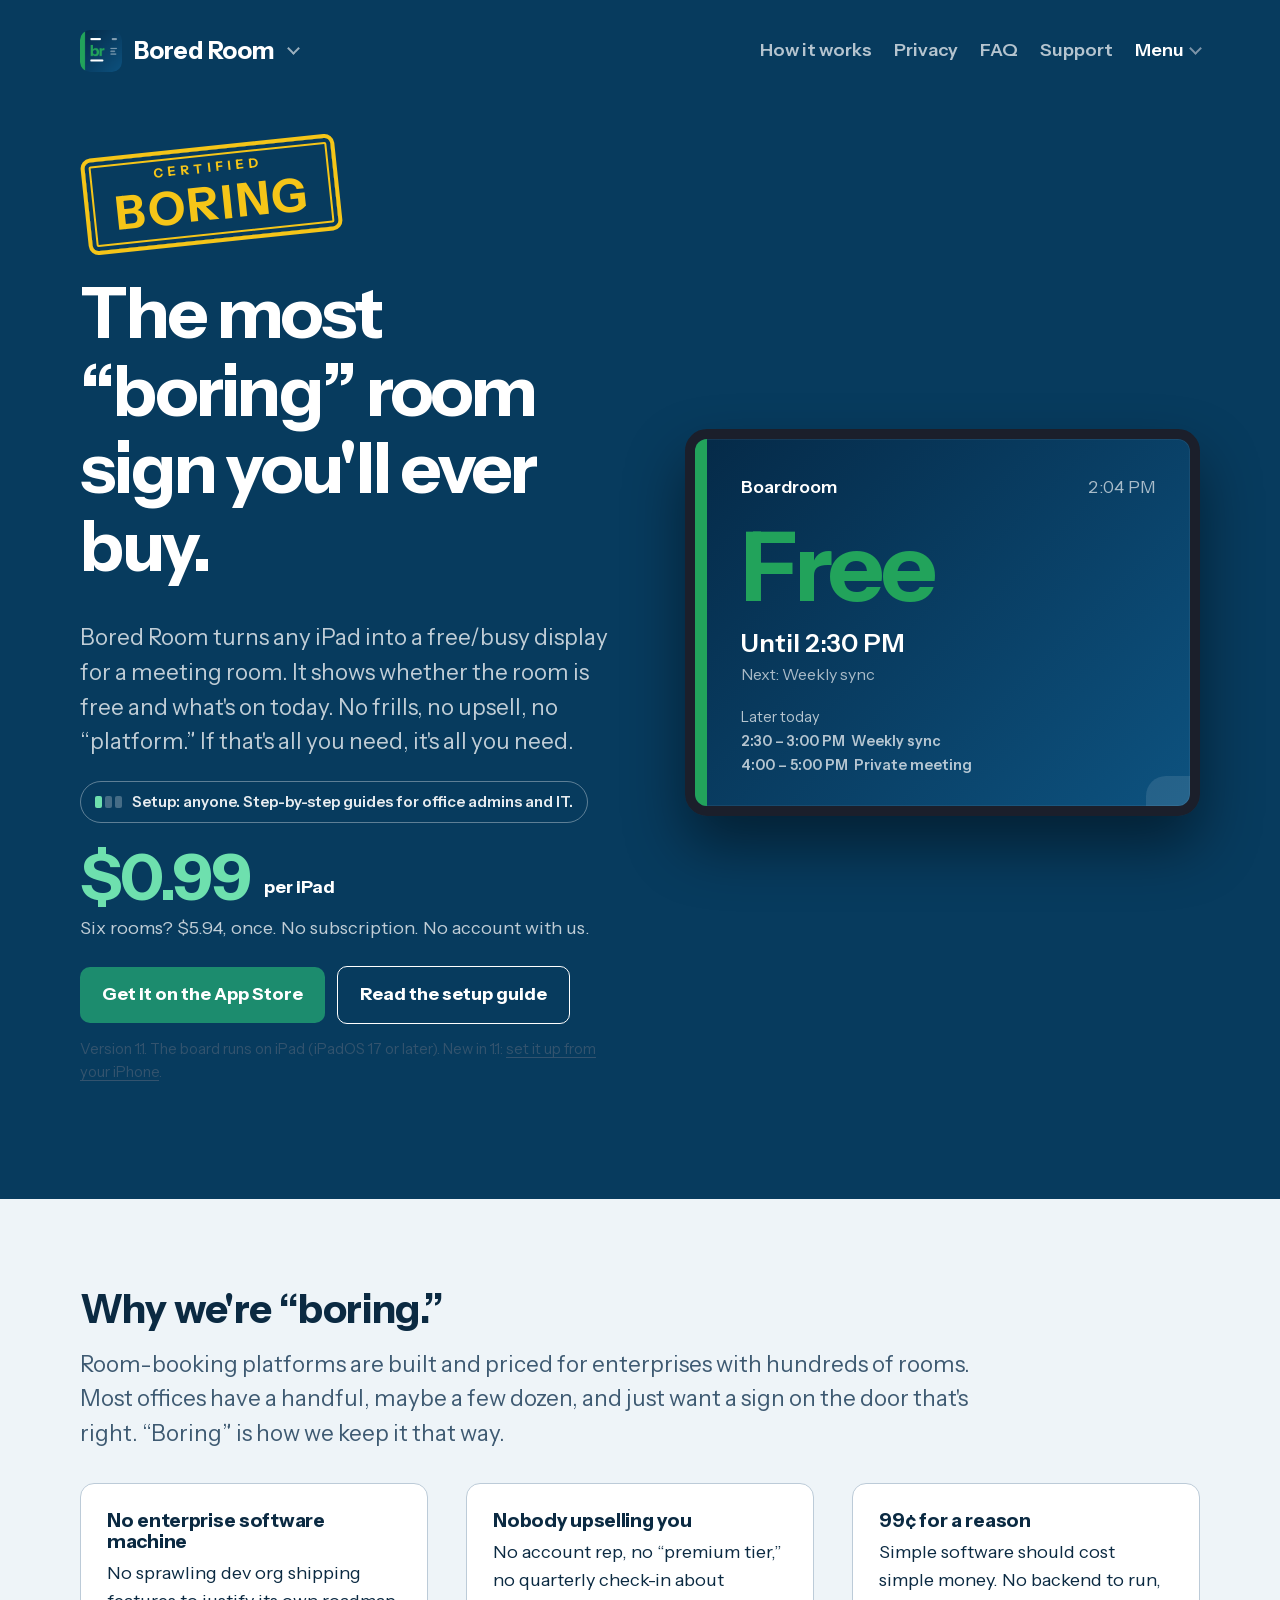
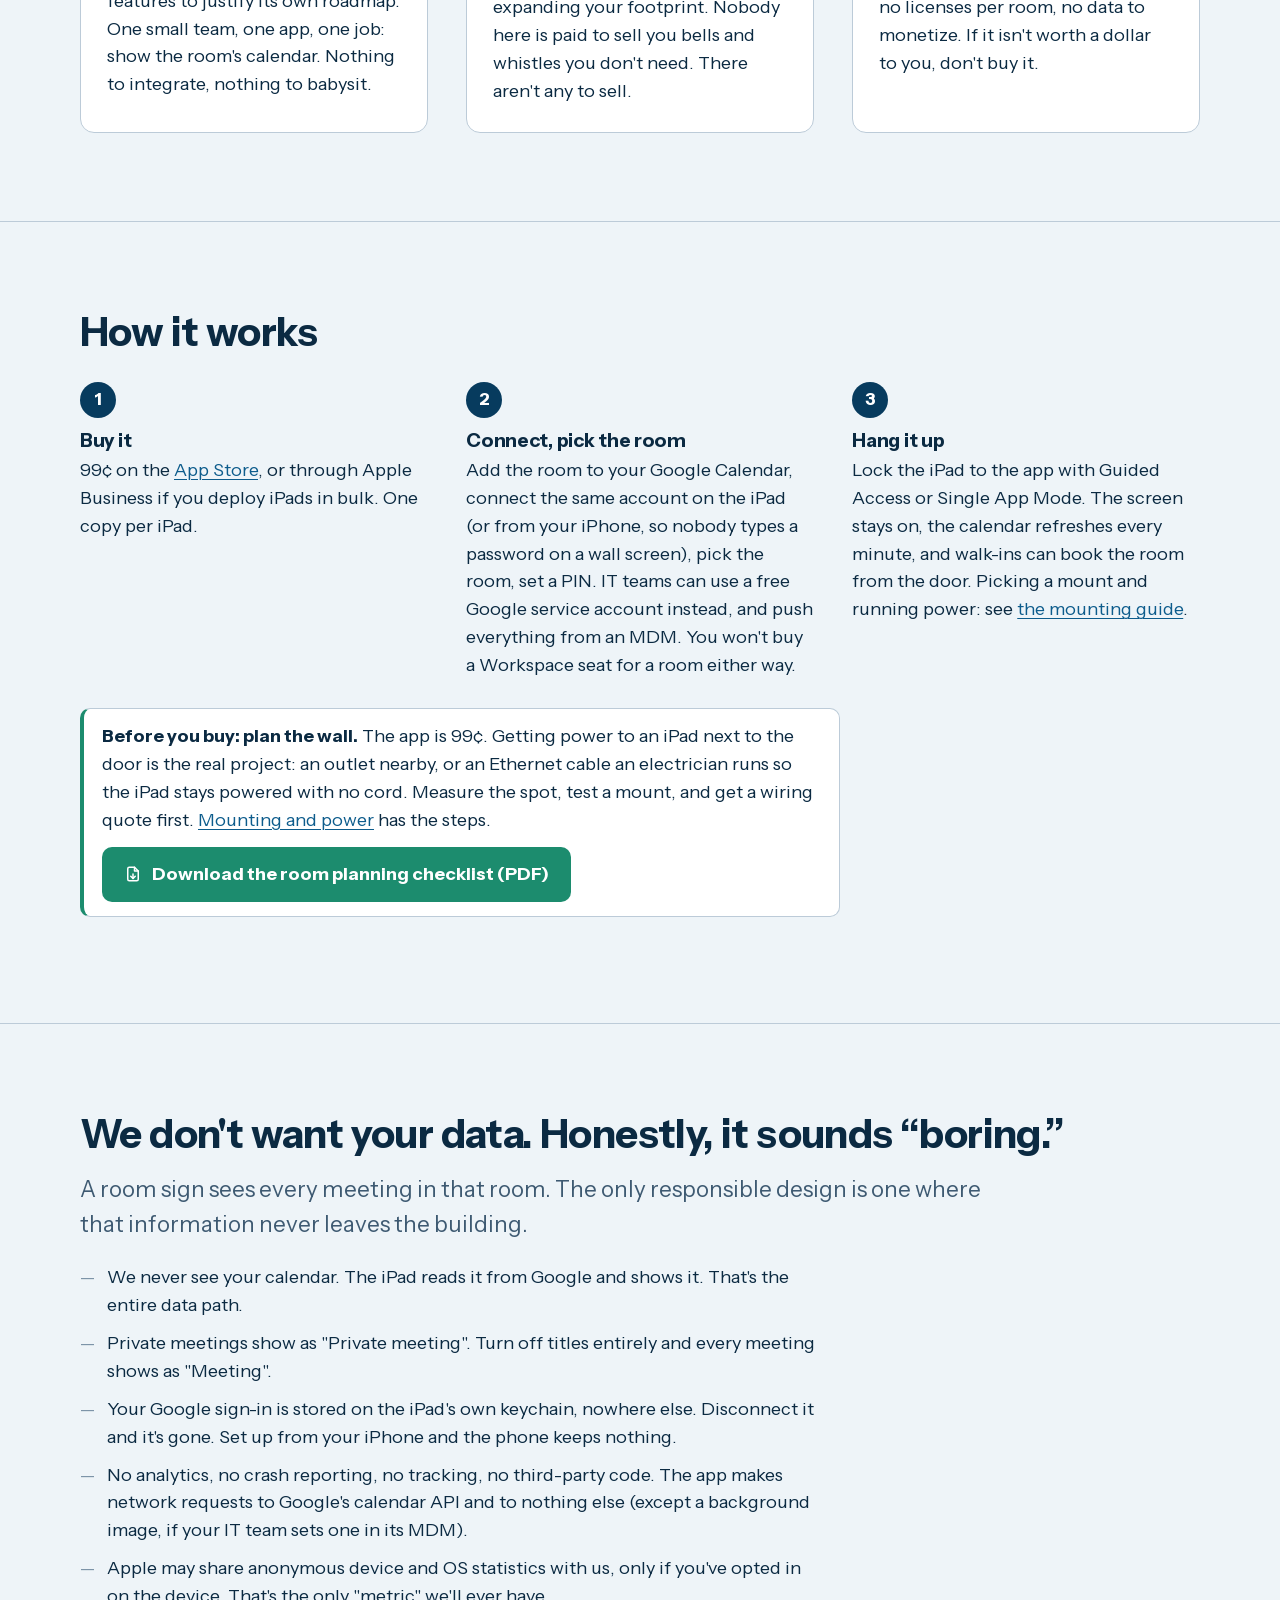
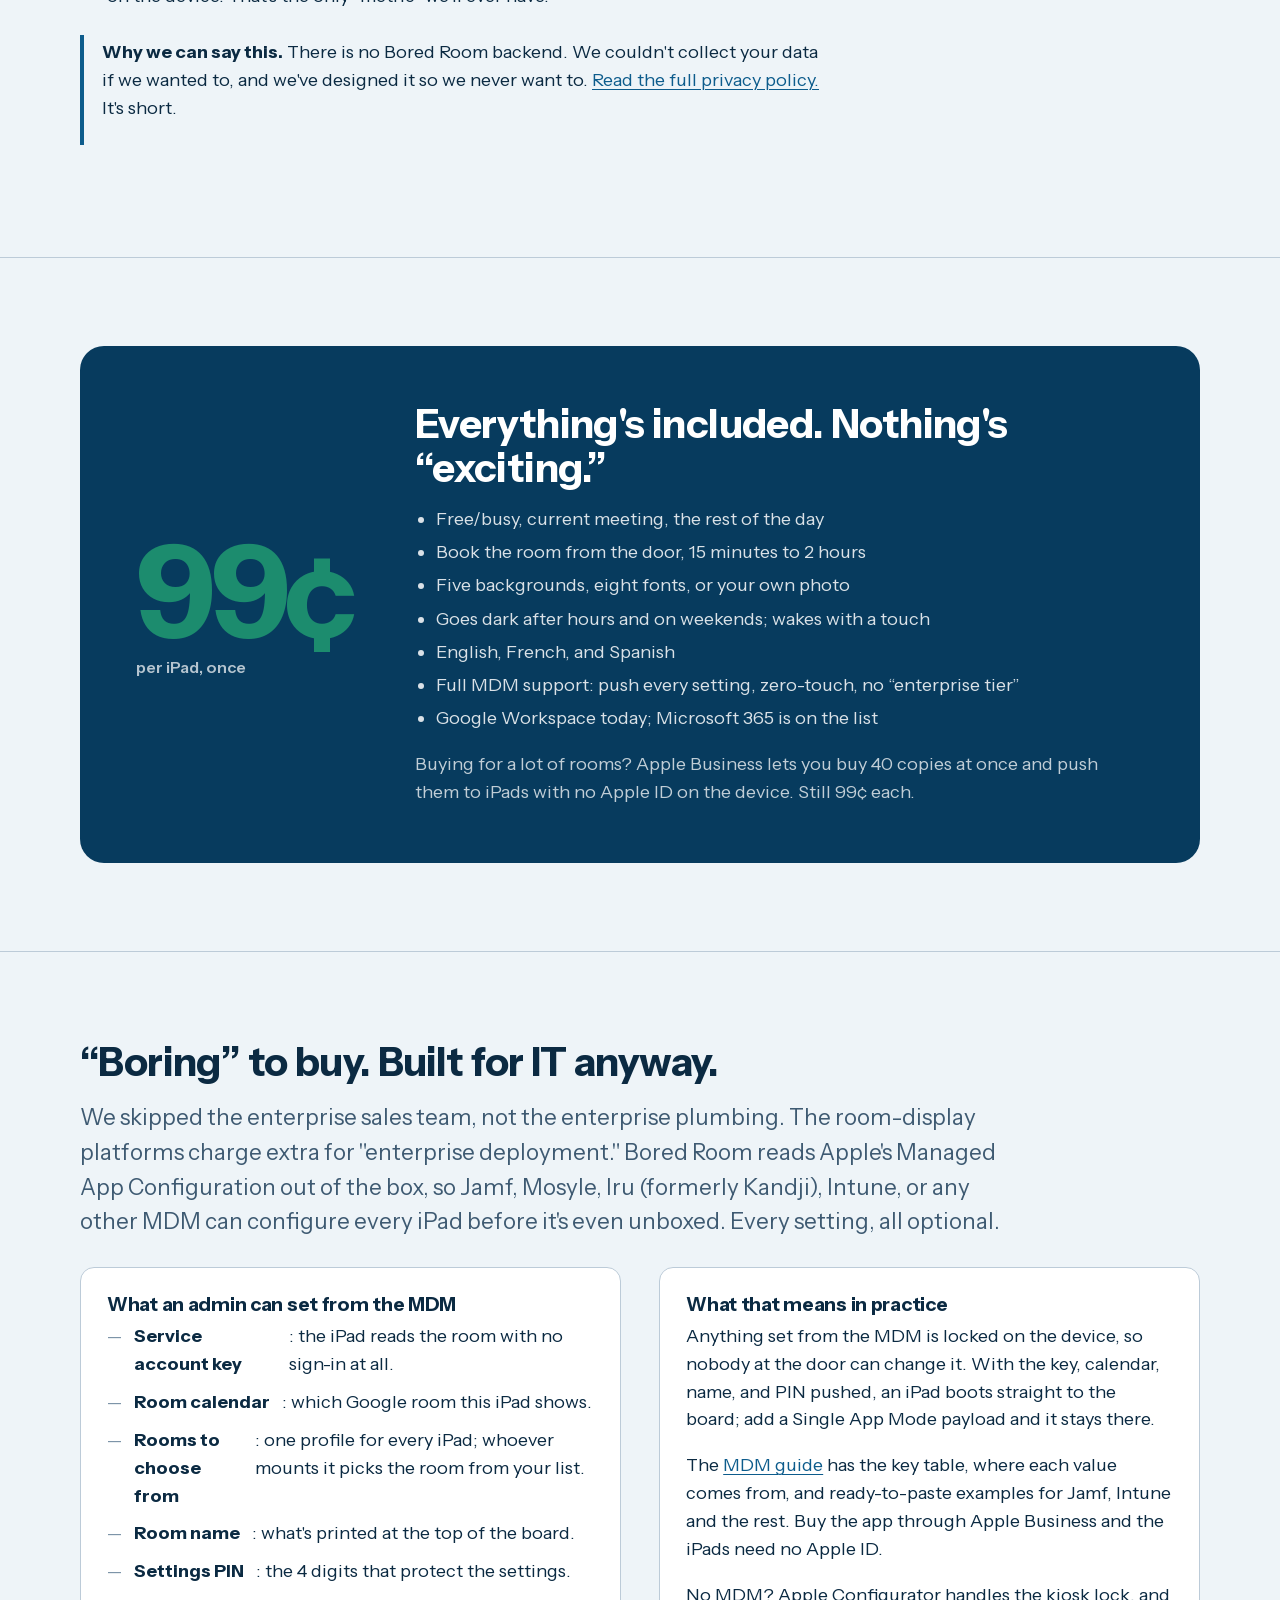
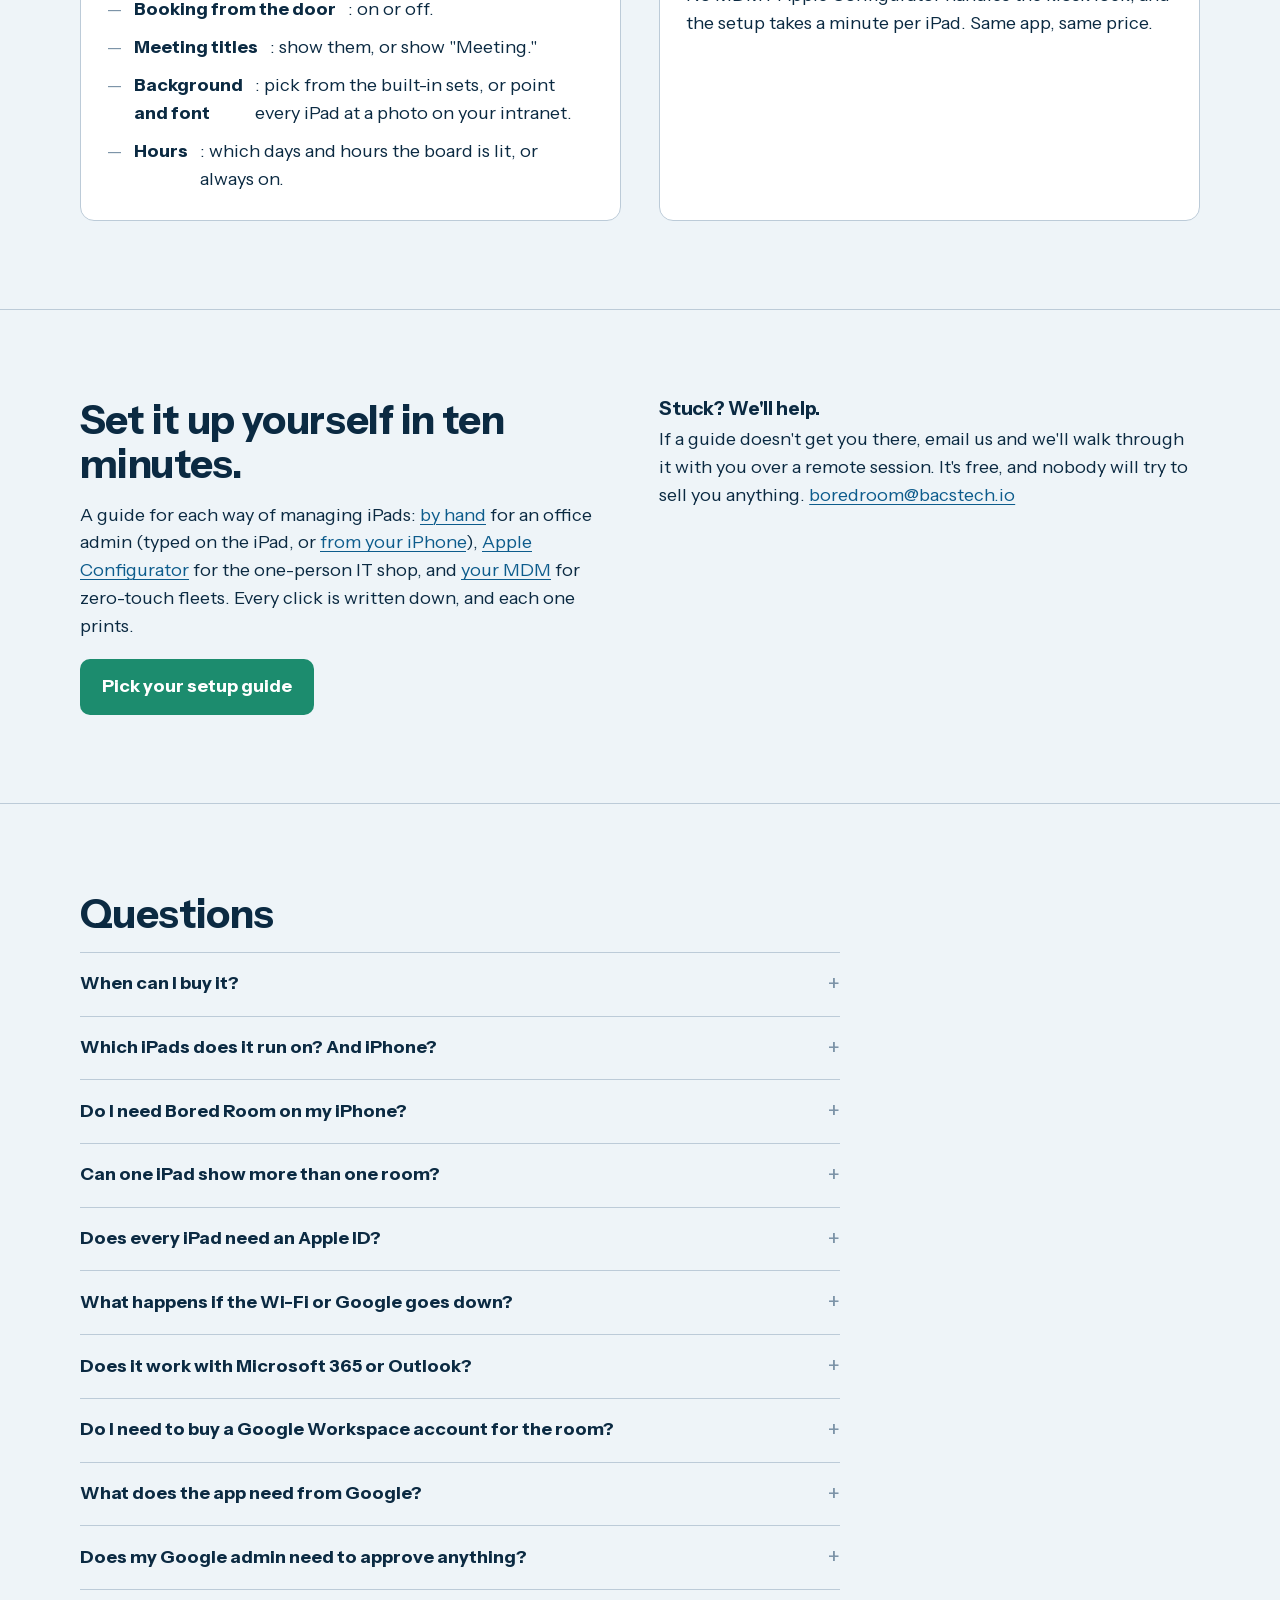
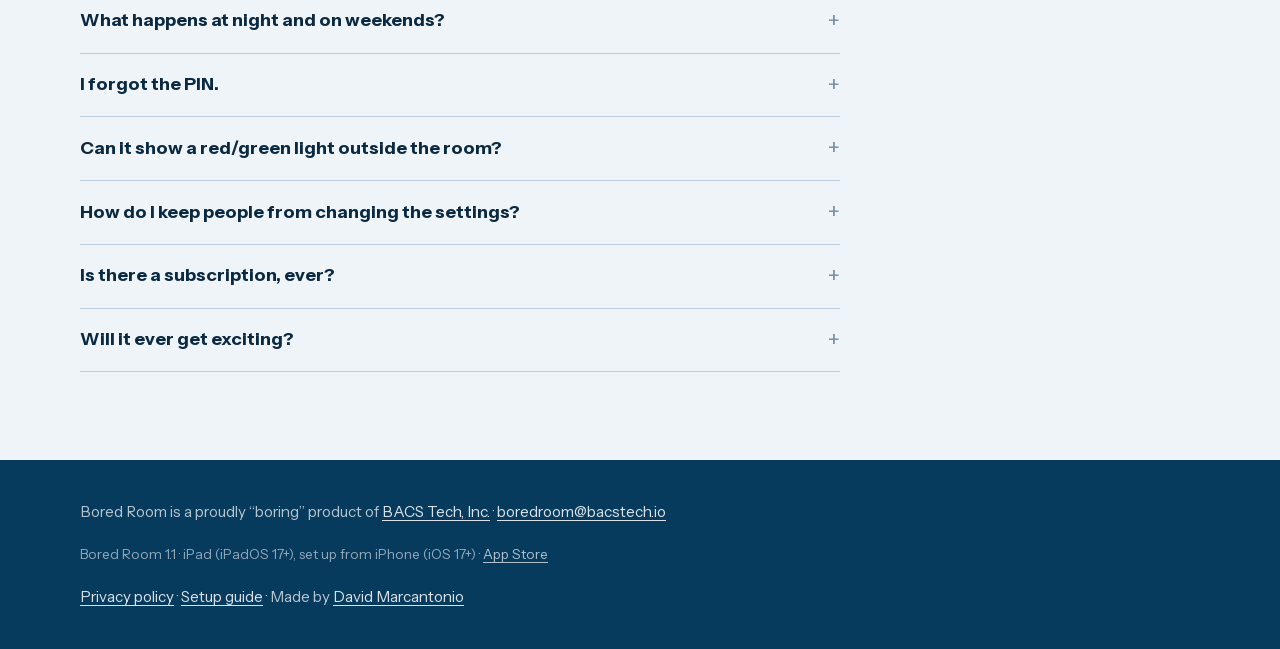
==== commit 2ed955af: "Link the homepage footer to marcantonio.me Co-Authored-By: Claude Fable 5.2 <noreply@anthropic.com> " ====
--- a/index.html
+++ b/index.html
@@ -287,7 +287,7 @@
   <div class="wrap">
     <div>Bored Room is a proudly “boring” product of <a href="https://www.bacstech.io">BACS Tech, Inc.</a> &middot; <a href="mailto:boredroom@bacstech.io">boredroom@bacstech.io</a></div>
     <div class="ver">Bored Room 1.1 &middot; iPad (iPadOS 17+), set up from iPhone (iOS 17+) &middot; <a href="https://apps.apple.com/app/id6822410239">App Store</a></div>
-    <div><a href="privacy.html">Privacy policy</a> &middot; <a href="setup.html">Setup guide</a></div>
+    <div><a href="privacy.html">Privacy policy</a> &middot; <a href="setup.html">Setup guide</a> &middot; Made by <a href="https://marcantonio.me">David Marcantonio</a></div>
   </div>
 </footer>
 
